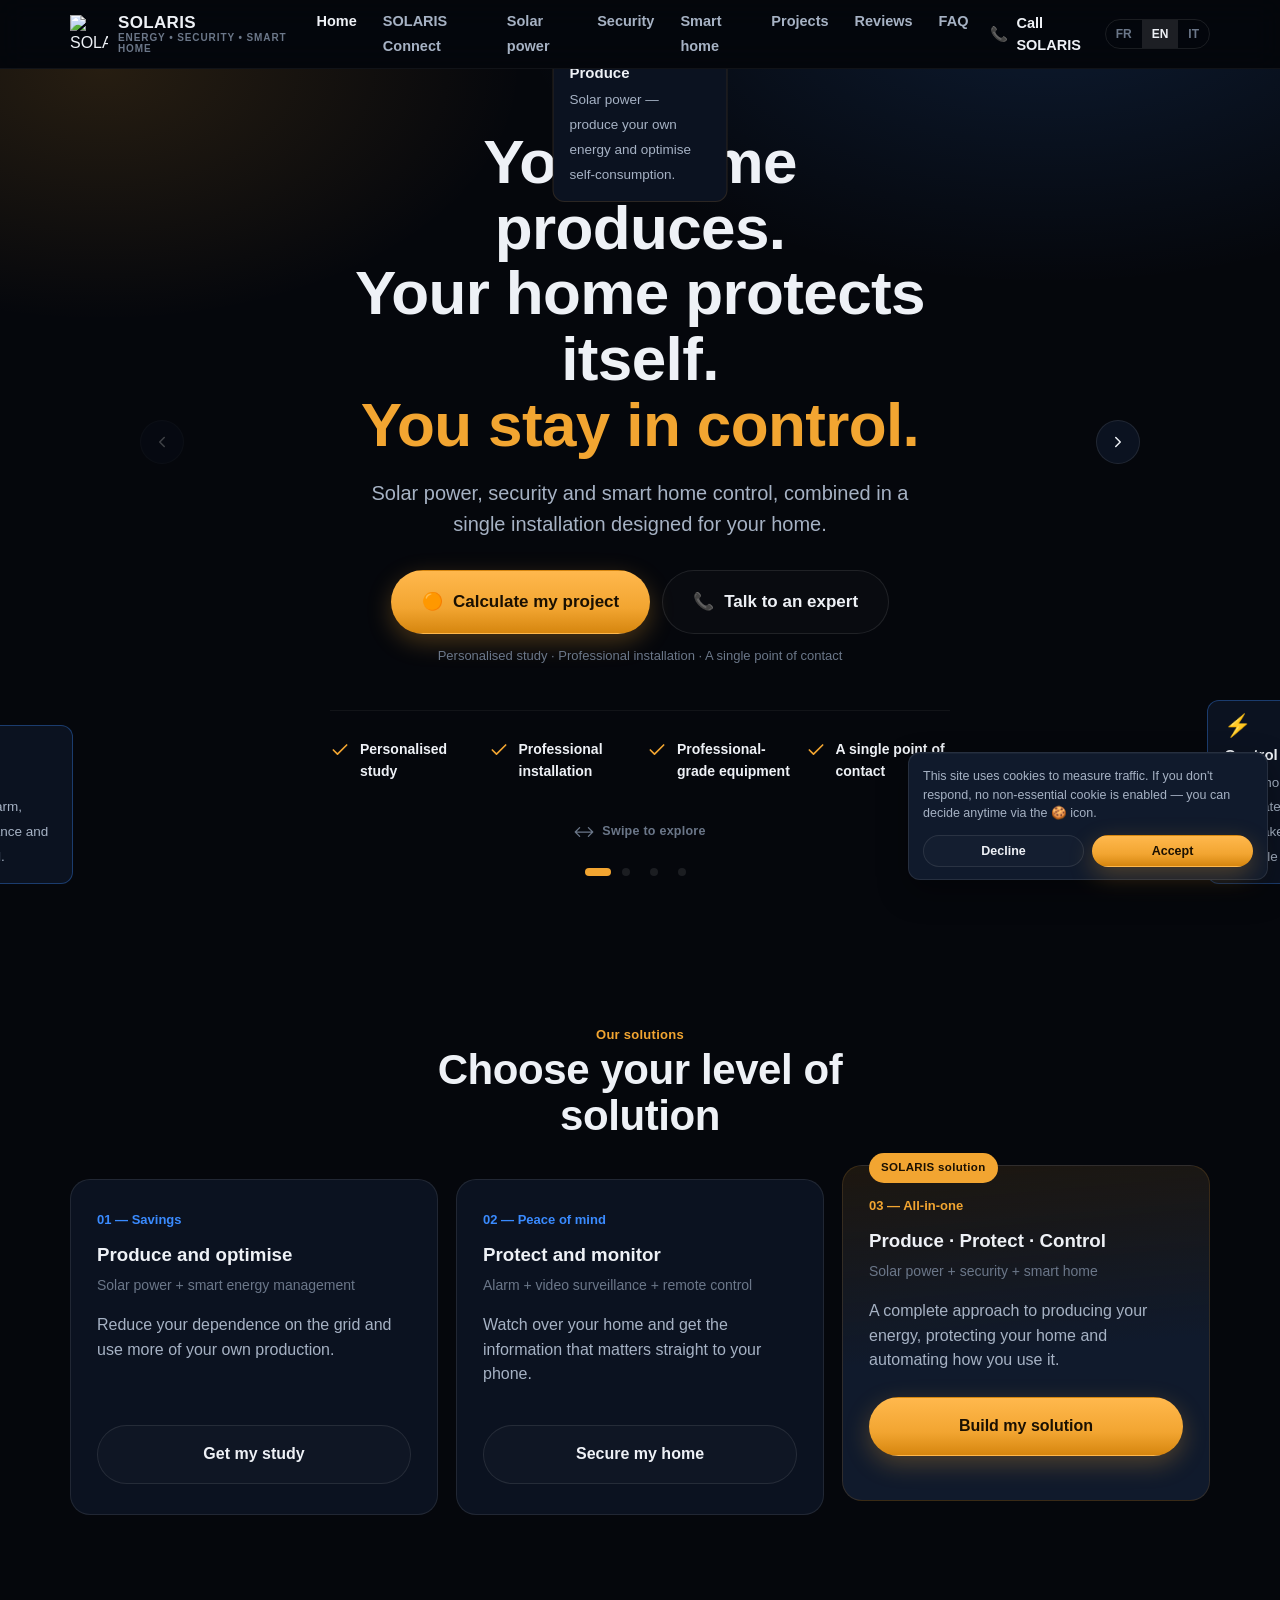
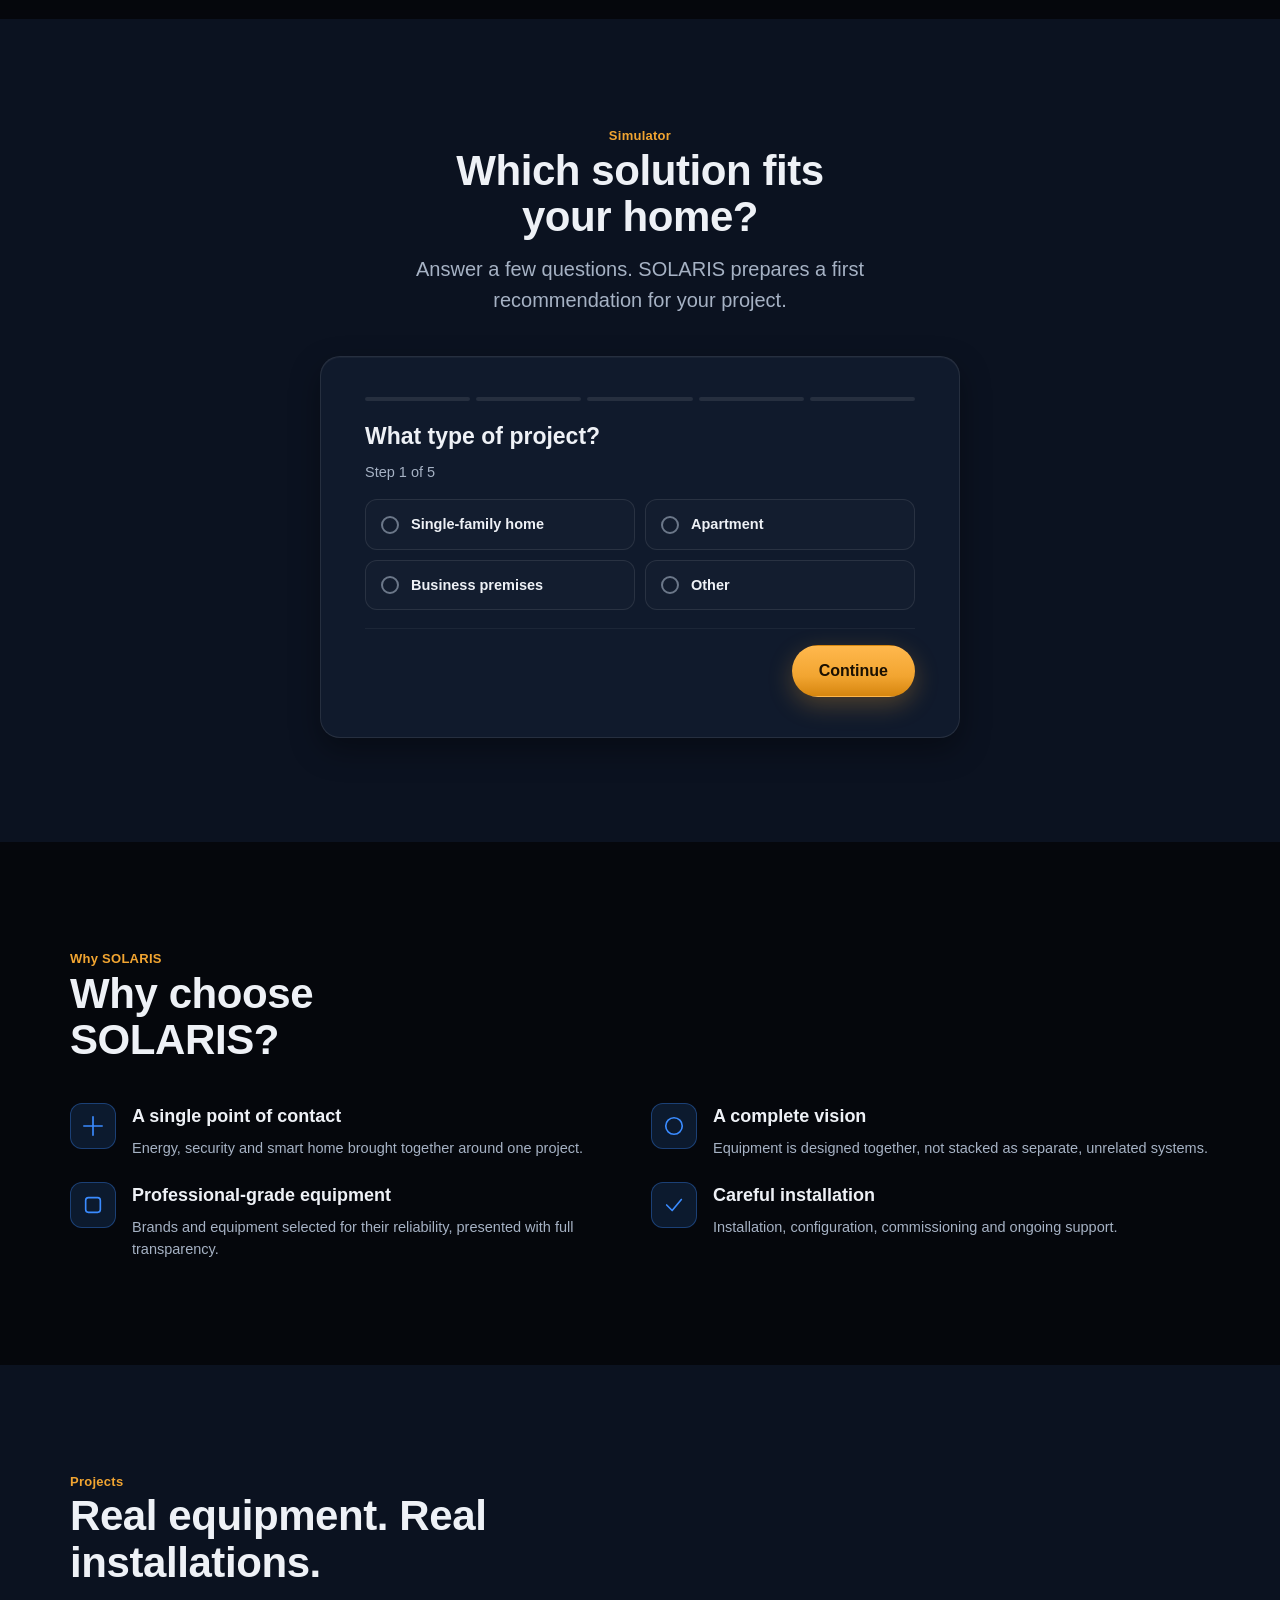
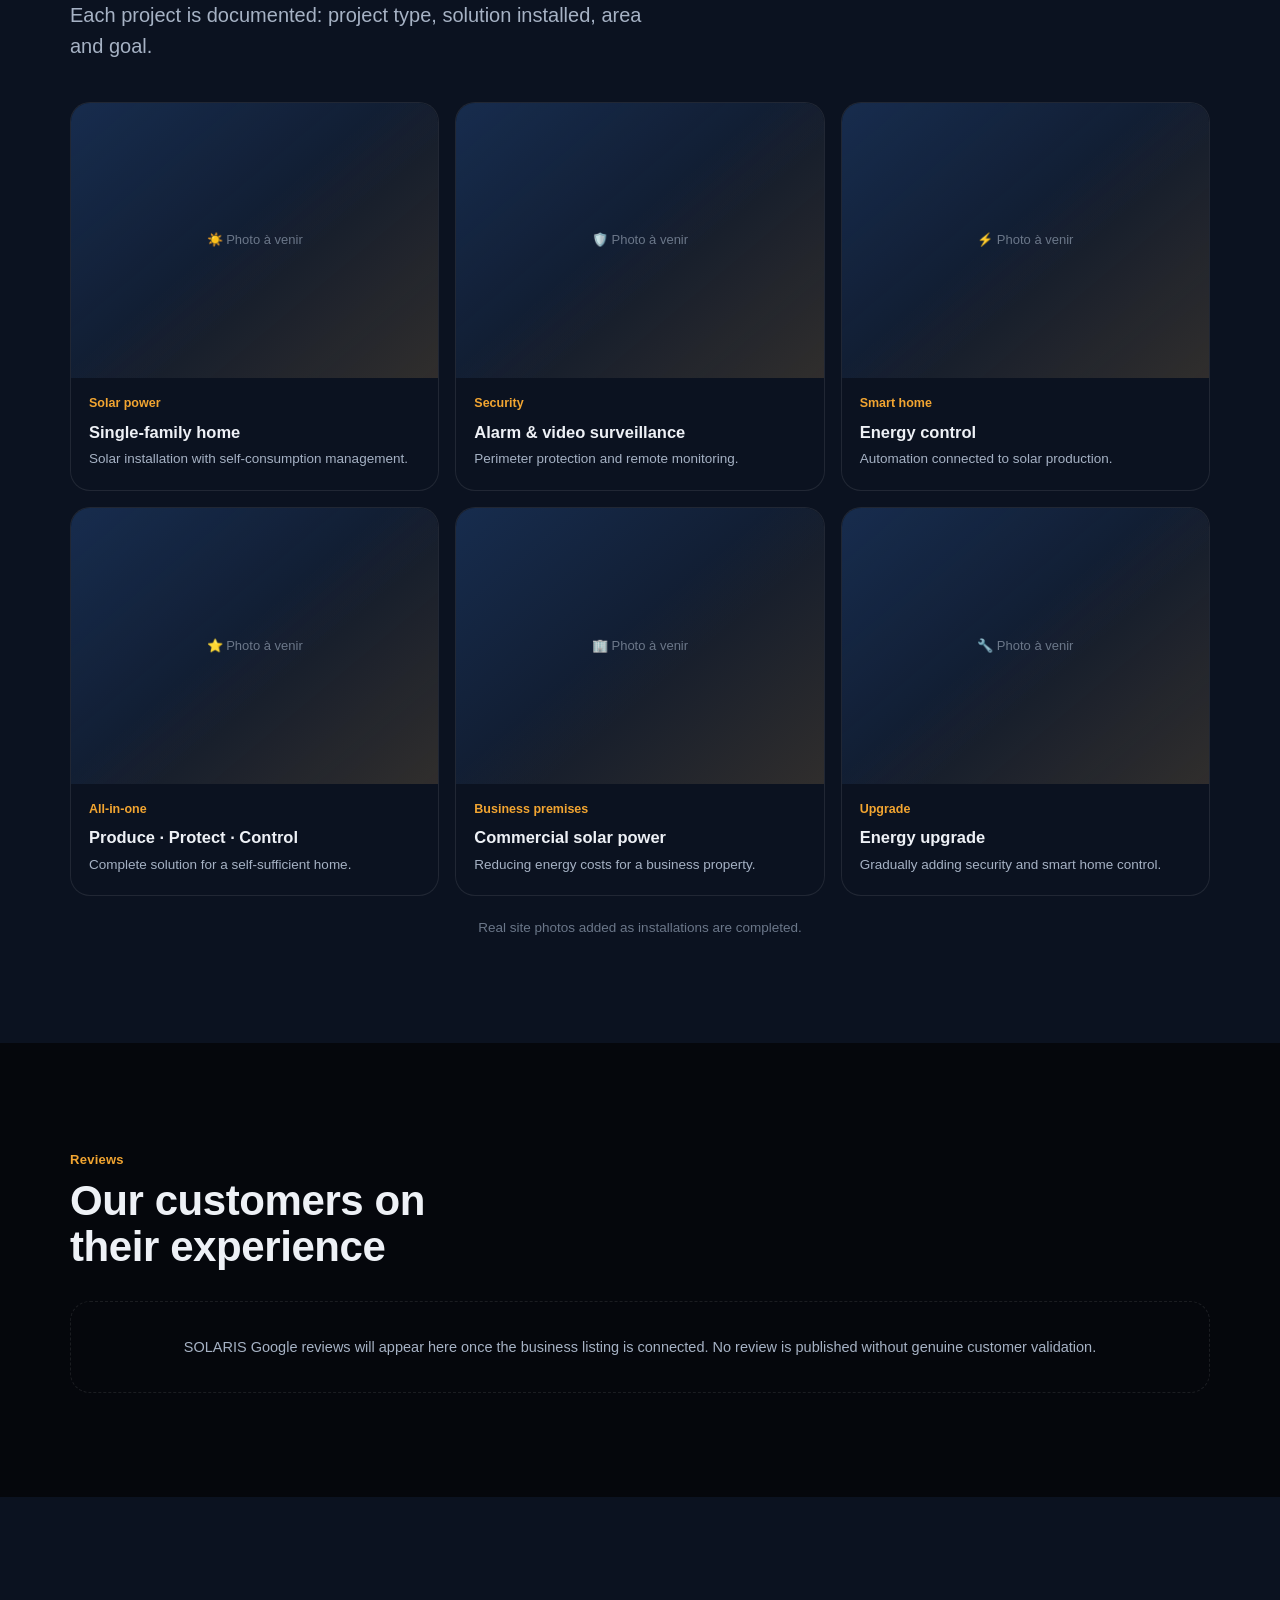
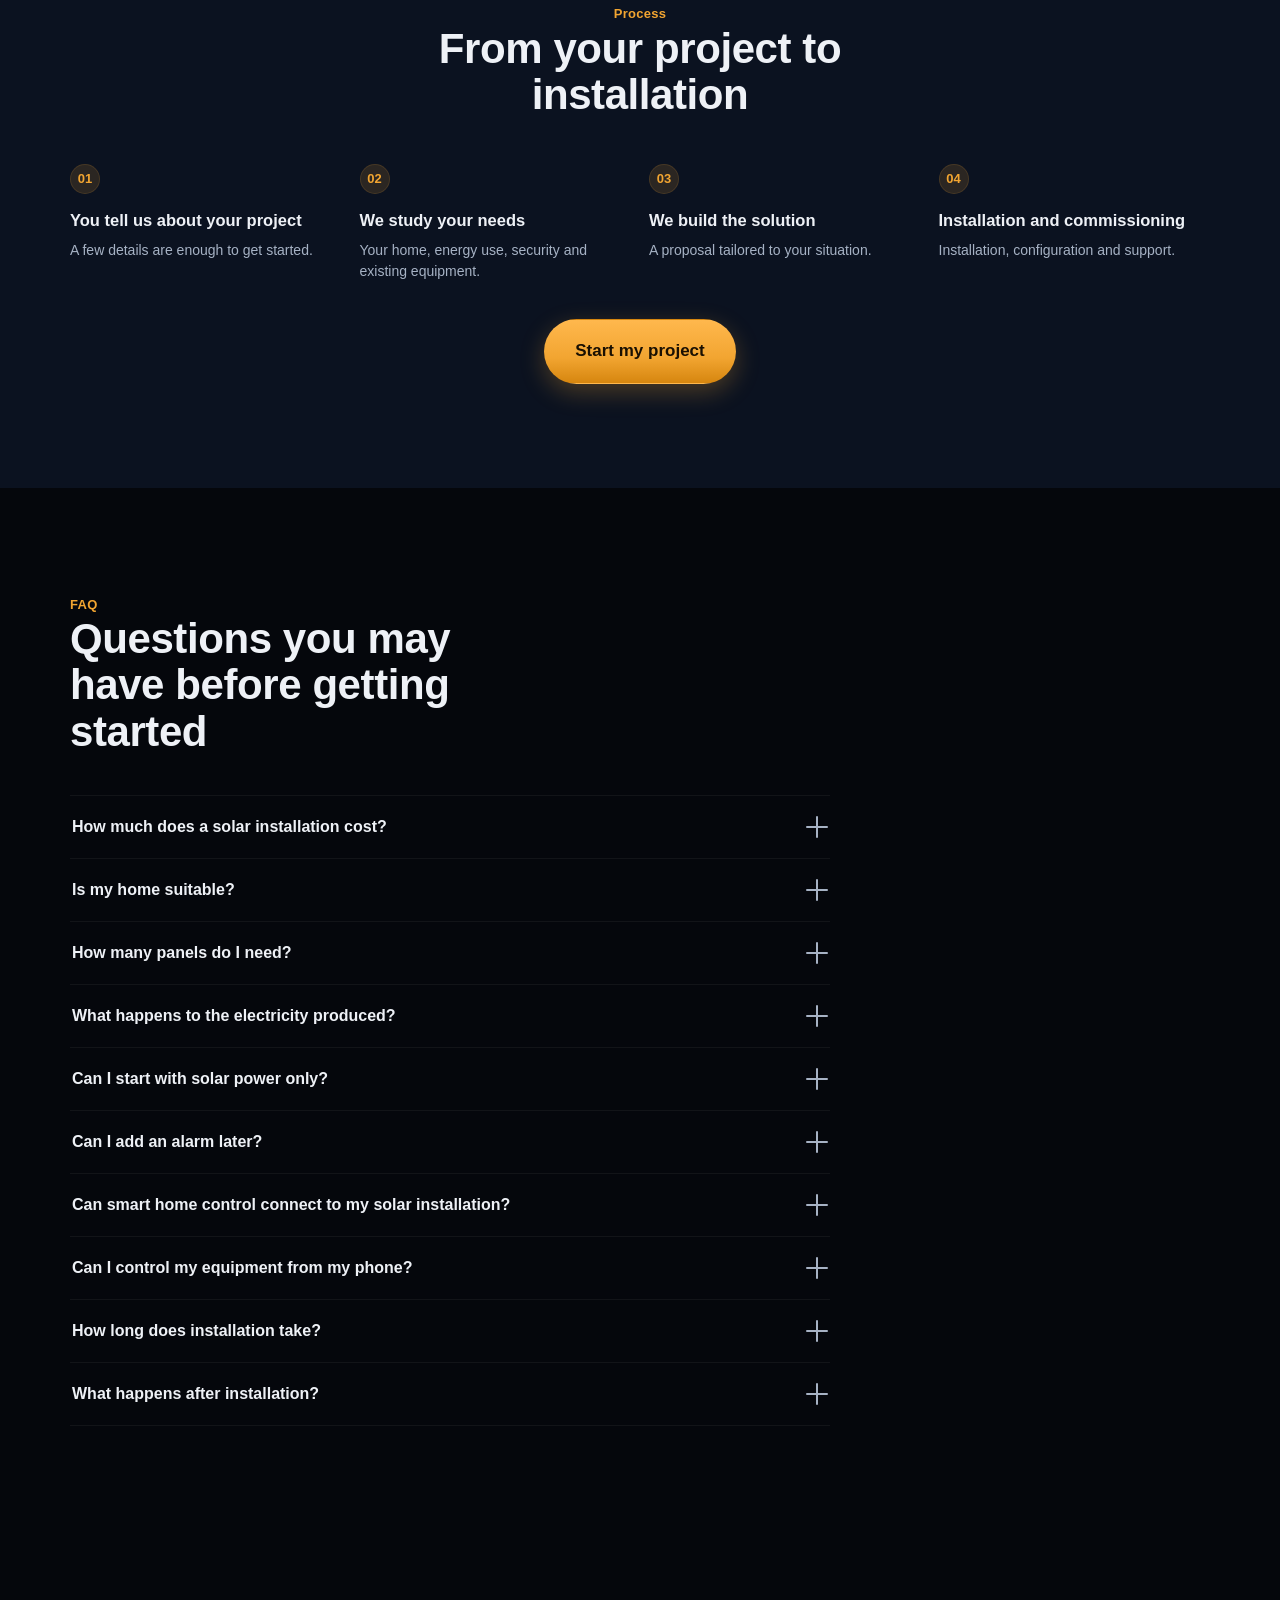
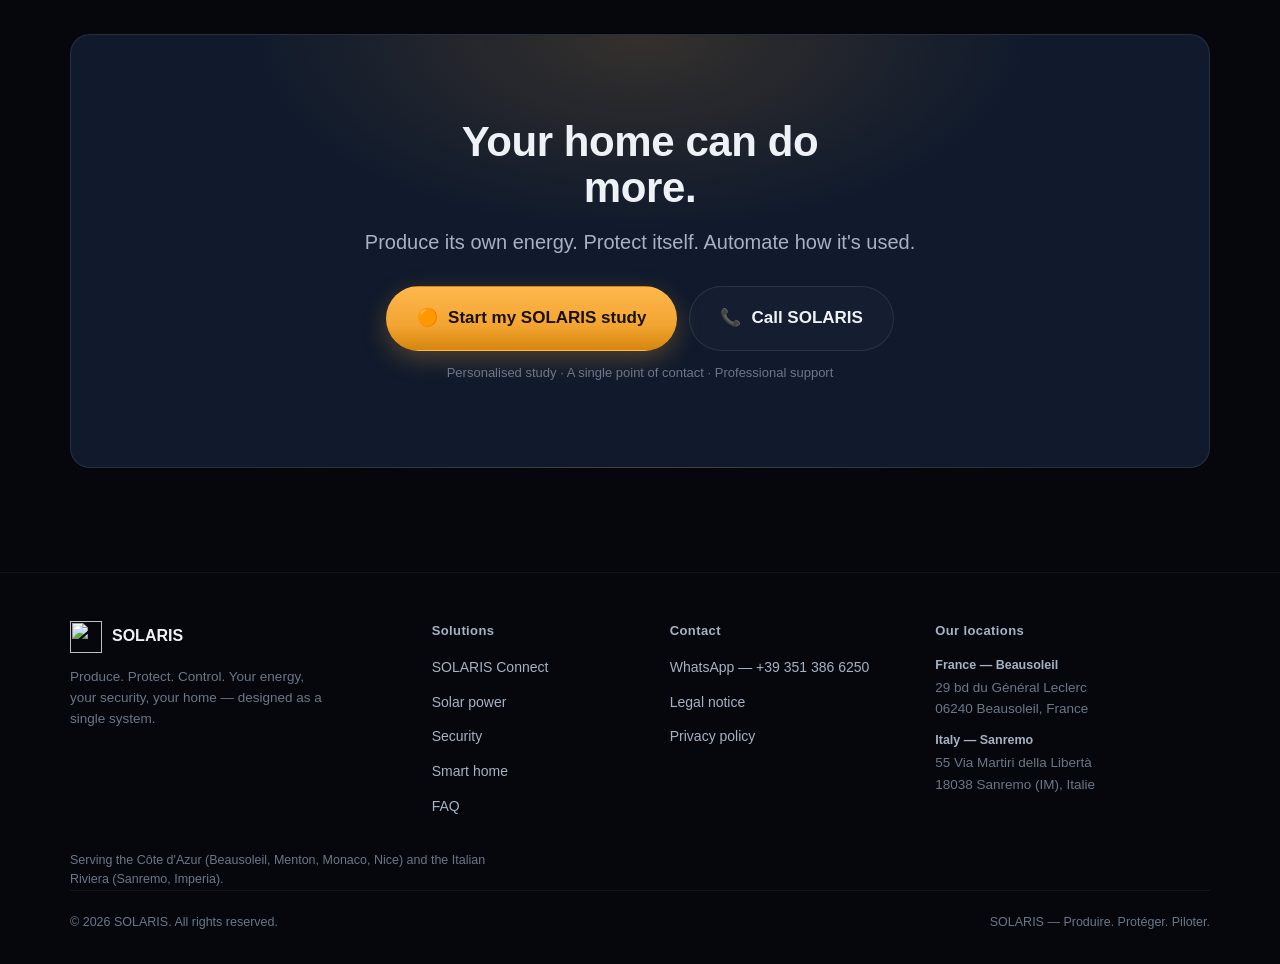
==== index.html @ a2da0654 "Add files via upload" ====
<!DOCTYPE html>
<html lang="fr">
<head>
<meta charset="UTF-8">
<meta name="viewport" content="width=device-width, initial-scale=1, viewport-fit=cover">
<title>SOLARIS — Photovoltaïque, sécurité, domotique | Côte d'Azur</title>
<meta name="description" content="SOLARIS installe photovoltaïque, alarme et domotique sur la Côte d'Azur et la Riviera ligure (Menton, Monaco, Nice, Sanremo). Étude personnalisée, un seul interlocuteur.">
<meta name="robots" content="index, follow">
<meta name="theme-color" content="#05070c">
<link rel="icon" href="assets/img/favicon-32.png" sizes="32x32">
<link rel="icon" href="assets/img/favicon-192.png" sizes="192x192">
<link rel="apple-touch-icon" href="assets/img/apple-touch-icon.png">
<link rel="manifest" href="manifest.json">
<meta name="apple-mobile-web-app-capable" content="yes">
<meta name="apple-mobile-web-app-status-bar-style" content="black-translucent">
<meta name="apple-mobile-web-app-title" content="SOLARIS">
<link rel="canonical" href="https://maxmcneil.github.io/solaris/">
<meta property="og:title" content="SOLARIS — Produire. Protéger. Piloter.">
<meta property="og:description" content="Photovoltaïque, sécurité et domotique réunis dans une seule installation pensée pour votre habitat, sur la Côte d'Azur et la Riviera ligure.">
<meta property="og:type" content="website">
<meta property="og:url" content="https://maxmcneil.github.io/solaris/">
<meta property="og:site_name" content="SOLARIS">
<meta property="og:image" content="https://maxmcneil.github.io/solaris/assets/img/og-image.jpg">
<meta property="og:image:width" content="1200">
<meta property="og:image:height" content="630">
<meta property="og:image:alt" content="SOLARIS — Produire. Protéger. Piloter.">
<meta property="og:locale" content="fr_FR">
<meta property="og:locale:alternate" content="en_US">
<meta property="og:locale:alternate" content="it_IT">
<meta name="twitter:card" content="summary_large_image">
<meta name="twitter:title" content="SOLARIS — Produire. Protéger. Piloter.">
<meta name="twitter:description" content="Photovoltaïque, sécurité et domotique réunis dans une seule installation pensée pour votre habitat.">
<meta name="twitter:image" content="https://maxmcneil.github.io/solaris/assets/img/og-image.jpg">
<link rel="stylesheet" href="assets/css/style.css">
<script type="application/ld+json">
{
  "@context": "https://schema.org",
  "@graph": [
    {
      "@type": "HomeAndConstructionBusiness",
      "@id": "https://maxmcneil.github.io/solaris/#fr",
      "name": "SOLARIS",
      "image": "https://maxmcneil.github.io/solaris/assets/img/og-image.jpg",
      "url": "https://maxmcneil.github.io/solaris/",
      "description": "Installation photovoltaïque, sécurité et domotique pour l'habitat sur la Côte d'Azur.",
      "telephone": "+393513866250",
      "address": {
        "@type": "PostalAddress",
        "streetAddress": "29 boulevard du Général Leclerc",
        "addressLocality": "Beausoleil",
        "postalCode": "06240",
        "addressCountry": "FR"
      },
      "areaServed": ["Beausoleil", "Menton", "Monaco", "Nice", "Roquebrune-Cap-Martin", "Côte d'Azur", "Alpes-Maritimes"]
    },
    {
      "@type": "HomeAndConstructionBusiness",
      "@id": "https://maxmcneil.github.io/solaris/#it",
      "name": "SOLARIS",
      "image": "https://maxmcneil.github.io/solaris/assets/img/og-image.jpg",
      "url": "https://maxmcneil.github.io/solaris/",
      "description": "Impianti fotovoltaici, sicurezza e domotica per la casa sulla Riviera ligure.",
      "telephone": "+393513866250",
      "address": {
        "@type": "PostalAddress",
        "streetAddress": "55 Via Martiri della Libertà",
        "addressLocality": "Sanremo",
        "addressRegion": "IM",
        "postalCode": "18038",
        "addressCountry": "IT"
      },
      "areaServed": ["Sanremo", "Imperia", "Ventimiglia", "Riviera ligure"]
    }
  ]
}
</script>
</head>
<body class="has-mobile-bar" data-page-title="meta.title" data-page-desc="meta.desc">

<header class="site-header">
  <div class="container bar">
    <a href="index.html" class="brand">
      <img src="assets/img/logo-emblem.webp" alt="SOLARIS" width="38" height="38">
      <span class="brand-text"><b>SOLARIS</b><span data-i18n="header.tagline">ÉNERGIE • SÉCURITÉ • DOMOTIQUE</span></span>
    </a>
    <nav class="main-nav" aria-label="Navigation principale">
      <ul>
        <li><a href="#objectif" data-i18n="nav.home">Accueil</a></li>
        <li><a href="connect.html" data-i18n="nav.connect">SOLARIS Connect</a></li>
        <li><a href="photovoltaique.html" data-i18n="nav.solar">Photovoltaïque</a></li>
        <li><a href="securite.html" data-i18n="nav.security">Sécurité</a></li>
        <li><a href="domotique.html" data-i18n="nav.domotic">Domotique</a></li>
        <li><a href="#realisations" data-i18n="nav.projects">Réalisations</a></li>
        <li><a href="#avis" data-i18n="nav.reviews">Avis clients</a></li>
        <li><a href="#faq" data-i18n="nav.faq">FAQ</a></li>
      </ul>
    </nav>
    <div class="header-actions">
      <a href="#" class="call-link" data-wa-call>📞 <span data-i18n="header.call">Appeler SOLARIS</span></a>
      <div class="lang-switch" role="group" aria-label="Language">
        <button type="button" data-lang="fr">FR</button>
        <button type="button" data-lang="en">EN</button>
        <button type="button" data-lang="it">IT</button>
      </div>
      <button class="menu-toggle" aria-label="Menu" aria-expanded="false">
        <svg width="18" height="18" viewBox="0 0 18 18" fill="none"><path d="M1 4H17M1 9H17M1 14H17" stroke="currentColor" stroke-width="1.6" stroke-linecap="round"/></svg>
      </button>
    </div>
  </div>
</header>

<nav class="mobile-nav" aria-label="Navigation mobile">
  <div class="mobile-nav-top">
    <button type="button" aria-label="Fermer">
      <svg width="16" height="16" viewBox="0 0 16 16" fill="none"><path d="M1 1L15 15M15 1L1 15" stroke="currentColor" stroke-width="1.6" stroke-linecap="round"/></svg>
    </button>
  </div>
  <ul>
    <li><a href="#objectif" data-i18n="nav.home">Accueil</a></li>
        <li><a href="connect.html" data-i18n="nav.connect">SOLARIS Connect</a></li>
    <li><a href="photovoltaique.html" data-i18n="nav.solar">Photovoltaïque</a></li>
    <li><a href="securite.html" data-i18n="nav.security">Sécurité</a></li>
    <li><a href="domotique.html" data-i18n="nav.domotic">Domotique</a></li>
    <li><a href="#realisations" data-i18n="nav.projects">Réalisations</a></li>
    <li><a href="#avis" data-i18n="nav.reviews">Avis clients</a></li>
    <li><a href="#faq" data-i18n="nav.faq">FAQ</a></li>
  </ul>
  <a href="#" class="call-link" data-wa-call>📞 <span data-i18n="header.call">Appeler SOLARIS</span></a>
  <a href="#simulateur" class="btn btn-gold btn-block" data-i18n="header.cta">Étudier mon projet</a>
</nav>

<main>

  <!-- INTRO CAROUSEL: Hero / Objectif / Positionnement -->
  <section class="hero intro-carousel" id="objectif">
    <div class="carousel-track" role="region" aria-roledescription="carousel" aria-label="Présentation SOLARIS" tabindex="0">

      <div class="carousel-slide">
        <div class="slide-inner">
          <h1 class="h1">
            <span data-i18n="hero.title_l1">Votre maison produit.</span><br>
            <span data-i18n="hero.title_l2">Votre maison se protège.</span><br>
            <em data-i18n="hero.title_l3">Vous gardez le contrôle.</em>
          </h1>
          <p class="lede" style="margin:18px auto 0" data-i18n="hero.lede">Photovoltaïque, sécurité et domotique réunis dans une seule installation pensée pour votre habitat.</p>

          <div class="hero-actions" style="justify-content:center">
            <a href="#simulateur" class="btn btn-gold btn-lg">🟠 <span data-i18n="hero.cta_primary">Calculer mon projet</span></a>
            <a href="#" class="btn btn-ghost btn-lg" data-wa-call>📞 <span data-i18n="hero.cta_secondary">Parler à un expert</span></a>
          </div>
          <p class="microcopy" data-i18n="hero.microcopy">Étude personnalisée · Installation professionnelle · Un seul interlocuteur</p>

          <div class="trust-strip">
            <div class="trust-item">
              <svg viewBox="0 0 24 24" fill="none"><path d="M20 6L9 17l-5-5" stroke="currentColor" stroke-width="2" stroke-linecap="round" stroke-linejoin="round"/></svg>
              <span data-i18n="trust.1">Étude personnalisée</span>
            </div>
            <div class="trust-item">
              <svg viewBox="0 0 24 24" fill="none"><path d="M20 6L9 17l-5-5" stroke="currentColor" stroke-width="2" stroke-linecap="round" stroke-linejoin="round"/></svg>
              <span data-i18n="trust.2">Installation professionnelle</span>
            </div>
            <div class="trust-item">
              <svg viewBox="0 0 24 24" fill="none"><path d="M20 6L9 17l-5-5" stroke="currentColor" stroke-width="2" stroke-linecap="round" stroke-linejoin="round"/></svg>
              <span data-i18n="trust.3">Matériel professionnel</span>
            </div>
            <div class="trust-item">
              <svg viewBox="0 0 24 24" fill="none"><path d="M20 6L9 17l-5-5" stroke="currentColor" stroke-width="2" stroke-linecap="round" stroke-linejoin="round"/></svg>
              <span data-i18n="trust.4">Un seul interlocuteur</span>
            </div>
          </div>
        </div>
      </div>

      <div class="carousel-slide carousel-slide--connect" data-duration="3500">
        <div class="slide-inner">
          <span class="connect-slide-badge" data-i18n="connect.badge">Nouveau</span>
          <div class="connect-slide-ico">📲</div>
          <h2 class="h2 center" data-i18n="connect.teaser.title">Voyez, entendez, contrôlez tout, partout.</h2>
          <p class="lede" style="margin:14px auto 22px" data-i18n="connect.teaser.text">Avec la domotique autonome SOLARIS, gardez un œil et la main sur votre maison, votre voiture et vos bureaux — de n'importe où, sans jamais dépendre du réseau électrique.</p>
          <a href="connect.html" class="btn btn-electric btn-lg">📲 <span data-i18n="connect.teaser.cta">Découvrir l'accès total</span></a>
        </div>
      </div>

      <div class="carousel-slide">
        <div class="slide-inner">
          <span class="eyebrow" data-i18n="objective.eyebrow">Votre projet</span>
          <h2 class="h2 center" data-i18n="objective.title">Qu'avez-vous envie d'améliorer ?</h2>
          <p class="lede" style="margin:14px auto 22px" data-i18n="objective.lede">Chaque habitation est différente. Commencez par nous dire ce que vous recherchez.</p>
          <div class="objective-grid">
            <div class="objective-card" data-sim-goal="bill" role="button" tabindex="0">
              <span class="ico">☀️</span>
              <h3 data-i18n="objective.card1.title">Réduire ma facture</h3>
              <p data-i18n="objective.card1.text">Je veux produire et mieux utiliser ma propre énergie.</p>
            </div>
            <div class="objective-card" data-sim-goal="secure" role="button" tabindex="0">
              <span class="ico">🛡️</span>
              <h3 data-i18n="objective.card2.title">Sécuriser mon habitation</h3>
              <p data-i18n="objective.card2.text">Je veux protéger ma maison et garder le contrôle à distance.</p>
            </div>
            <div class="objective-card" data-sim-goal="automate" role="button" tabindex="0">
              <span class="ico">⚡</span>
              <h3 data-i18n="objective.card3.title">Automatiser ma consommation</h3>
              <p data-i18n="objective.card3.text">Je veux piloter intelligemment mes équipements.</p>
            </div>
            <div class="objective-card" data-sim-goal="all" role="button" tabindex="0">
              <span class="ico">⭐</span>
              <h3 data-i18n="objective.card4.title">Tout combiner</h3>
              <p data-i18n="objective.card4.text">Je veux une solution globale pour mon habitat.</p>
            </div>
          </div>
        </div>
      </div>

      <div class="carousel-slide">
        <div class="slide-inner">
          <h2 class="h2 center">
            <span data-i18n="hub.title_l1">Une seule installation.</span><br>
            <span data-i18n="hub.title_l2">Un seul interlocuteur.</span>
          </h2>
          <p class="lede" style="margin:14px auto 26px" data-i18n="hub.lede">Pourquoi multiplier les intervenants quand votre énergie, votre sécurité et votre domotique peuvent être pensées comme un seul système ?</p>
          <div class="hub-node hub-node--sun">
            <span class="ico">☀️</span>
            <div><b data-i18n="hub.sun.title">Produire</b>
            <span data-i18n="hub.sun.text">Photovoltaïque</span></div>
          </div>
          <div class="hub-node hub-node--shield">
            <span class="ico">🛡️</span>
            <div><b data-i18n="hub.shield.title">Protéger</b>
            <span data-i18n="hub.shield.text">Sécurité</span></div>
          </div>
          <div class="hub-node hub-node--bolt">
            <span class="ico">⚡</span>
            <div><b data-i18n="hub.bolt.title">Piloter</b>
            <span data-i18n="hub.bolt.text">Domotique</span></div>
          </div>
          <a href="#simulateur" class="btn btn-electric" style="margin-top:6px" data-i18n="header.cta">Étudier mon projet</a>
        </div>
      </div>

    </div>

    <button type="button" class="carousel-arrow carousel-arrow--prev" aria-label="Précédent">
      <svg width="18" height="18" viewBox="0 0 24 24" fill="none"><path d="M15 18l-6-6 6-6" stroke="currentColor" stroke-width="2" stroke-linecap="round" stroke-linejoin="round"/></svg>
    </button>
    <button type="button" class="carousel-arrow carousel-arrow--next" aria-label="Suivant">
      <svg width="18" height="18" viewBox="0 0 24 24" fill="none"><path d="M9 18l6-6-6-6" stroke="currentColor" stroke-width="2" stroke-linecap="round" stroke-linejoin="round"/></svg>
    </button>

    <div class="carousel-hint" aria-hidden="true">
      <svg width="20" height="14" viewBox="0 0 32 22" fill="none"><path d="M2 11h28M2 11l7-7M2 11l7 7M30 11l-7-7M30 11l-7 7" stroke="currentColor" stroke-width="2" stroke-linecap="round" stroke-linejoin="round"/></svg>
      <span data-i18n="carousel.hint">Faites glisser pour découvrir</span>
    </div>

    <div class="carousel-dots" role="tablist" aria-label="Diapositives">
      <button type="button" class="carousel-dot" role="tab" aria-label="1"></button>
      <button type="button" class="carousel-dot" role="tab" aria-label="2"></button>
      <button type="button" class="carousel-dot" role="tab" aria-label="3"></button>
      <button type="button" class="carousel-dot" role="tab" aria-label="4"></button>
    </div>
  </section>

  <!-- OFFERS -->
  <section class="section">
    <div class="container">
      <div class="section-head center">
        <span class="eyebrow" data-i18n="offers.eyebrow">Nos solutions</span>
        <h2 class="h2 center" data-i18n="offers.title">Choisissez votre niveau de solution</h2>
      </div>
      <div class="offers">
        <div class="offer">
          <span class="tag" data-i18n="offer1.tag">01 — Économie</span>
          <h3 data-i18n="offer1.title">Produire et optimiser</h3>
          <p class="offer-sub" data-i18n="offer1.sub">Photovoltaïque + gestion intelligente de l'énergie</p>
          <p class="benefit" data-i18n="offer1.benefit">Réduire votre dépendance au réseau et augmenter l'utilisation de votre propre production.</p>
          <a href="#simulateur" class="btn btn-ghost" data-i18n="offer1.cta">Étudier mon projet</a>
        </div>
        <div class="offer">
          <span class="tag" data-i18n="offer2.tag">02 — Sérénité</span>
          <h3 data-i18n="offer2.title">Protéger et surveiller</h3>
          <p class="offer-sub" data-i18n="offer2.sub">Alarme + vidéosurveillance + contrôle à distance</p>
          <p class="benefit" data-i18n="offer2.benefit">Surveiller votre habitation et recevoir les informations importantes directement sur votre smartphone.</p>
          <a href="#simulateur" class="btn btn-ghost" data-i18n="offer2.cta">Sécuriser mon habitation</a>
        </div>
        <div class="offer offer--featured">
          <span class="offer-badge" data-i18n="offer3.badge">Solution SOLARIS</span>
          <span class="tag" data-i18n="offer3.tag">03 — Intégral</span>
          <h3 data-i18n="offer3.title">Produire · Protéger · Piloter</h3>
          <p class="offer-sub" data-i18n="offer3.sub">Photovoltaïque + sécurité + domotique</p>
          <p class="benefit" data-i18n="offer3.benefit">Une approche globale pour produire votre énergie, protéger votre habitation et automatiser vos usages.</p>
          <a href="#simulateur" class="btn btn-gold" data-i18n="offer3.cta">Construire ma solution</a>
        </div>
      </div>
    </div>
  </section>

  <!-- SIMULATOR -->
  <section class="section section--raised">
    <div class="container">
      <div class="section-head center">
        <span class="eyebrow" data-i18n="sim.eyebrow">Simulateur</span>
        <h2 class="h2 center" data-i18n="sim.title">Quelle solution pour votre habitation ?</h2>
        <p class="lede" style="margin:14px auto 0" data-i18n="sim.lede">Répondez à quelques questions. SOLARIS prépare une première orientation adaptée à votre projet.</p>
      </div>

      <div class="simulator" id="simulateur" style="max-width:640px;margin:0 auto;">
        <div class="sim-progress">
          <i></i><i></i><i></i><i></i><i></i>
        </div>

        <div class="sim-step is-active" data-step="0">
          <h3 data-i18n="sim.s1.title">Quel type de projet ?</h3>
          <p class="step-sub" data-i18n="sim.s1.sub">Étape 1 sur 5</p>
          <div class="choice-grid" data-field="type" role="radiogroup">
            <div class="choice" data-value="individual" role="radio" tabindex="0" aria-checked="false"><span class="dot"></span><span data-i18n="sim.s1.o1">Maison individuelle</span></div>
            <div class="choice" data-value="apartment" role="radio" tabindex="0" aria-checked="false"><span class="dot"></span><span data-i18n="sim.s1.o2">Appartement</span></div>
            <div class="choice" data-value="business" role="radio" tabindex="0" aria-checked="false"><span class="dot"></span><span data-i18n="sim.s1.o3">Local professionnel</span></div>
            <div class="choice" data-value="other" role="radio" tabindex="0" aria-checked="false"><span class="dot"></span><span data-i18n="sim.s1.o4">Autre</span></div>
          </div>
        </div>

        <div class="sim-step" data-step="1">
          <h3 data-i18n="sim.s2.title">Quel est votre objectif ?</h3>
          <p class="step-sub" data-i18n="sim.s2.sub">Étape 2 sur 5</p>
          <div class="choice-grid" data-field="goal" role="radiogroup">
            <div class="choice" data-value="bill" role="radio" tabindex="0" aria-checked="false"><span class="dot"></span><span data-i18n="sim.s2.o1">Réduire ma facture</span></div>
            <div class="choice" data-value="produce" role="radio" tabindex="0" aria-checked="false"><span class="dot"></span><span data-i18n="sim.s2.o2">Produire ma propre énergie</span></div>
            <div class="choice" data-value="secure" role="radio" tabindex="0" aria-checked="false"><span class="dot"></span><span data-i18n="sim.s2.o3">Sécuriser mon habitation</span></div>
            <div class="choice" data-value="automate" role="radio" tabindex="0" aria-checked="false"><span class="dot"></span><span data-i18n="sim.s2.o4">Automatiser mes équipements</span></div>
            <div class="choice" data-value="all" role="radio" tabindex="0" aria-checked="false"><span class="dot"></span><span data-i18n="sim.s2.o5">Solution complète</span></div>
          </div>
        </div>

        <div class="sim-step" data-step="2">
          <h3 data-i18n="sim.s3.title">Quel est votre niveau de consommation ?</h3>
          <p class="step-sub" data-i18n="sim.s3.sub">Étape 3 sur 5</p>
          <div class="choice-grid" data-field="budget" role="radiogroup">
            <div class="choice" data-value="low" role="radio" tabindex="0" aria-checked="false"><span class="dot"></span><span data-i18n="sim.s3.o1">Moins de 100 €/mois</span></div>
            <div class="choice" data-value="mid" role="radio" tabindex="0" aria-checked="false"><span class="dot"></span><span data-i18n="sim.s3.o2">100 à 200 €/mois</span></div>
            <div class="choice" data-value="high" role="radio" tabindex="0" aria-checked="false"><span class="dot"></span><span data-i18n="sim.s3.o3">200 à 300 €/mois</span></div>
            <div class="choice" data-value="veryhigh" role="radio" tabindex="0" aria-checked="false"><span class="dot"></span><span data-i18n="sim.s3.o4">Plus de 300 €/mois</span></div>
            <div class="choice" data-value="unknown" role="radio" tabindex="0" aria-checked="false"><span class="dot"></span><span data-i18n="sim.s3.o5">Je ne sais pas</span></div>
          </div>
        </div>

        <div class="sim-step" data-step="3">
          <h3 data-i18n="sim.s4.title">Où se situe votre projet ?</h3>
          <p class="step-sub" data-i18n="sim.s4.sub">Étape 4 sur 5</p>
          <div class="field">
            <label for="sim-address" data-i18n="sim.s4.label">Adresse du logement</label>
            <input id="sim-address" type="text" data-field="address" data-i18n-placeholder="sim.s4.placeholder" placeholder="Rue, ville, code postal" autocomplete="street-address">
          </div>
          <p class="microcopy" data-i18n="sim.s4.note" style="margin-top:0">Cette information permet d'étudier les caractéristiques du projet et, lorsque pertinent, l'ensoleillement.</p>
        </div>

        <div class="sim-step" data-step="4">
          <h3 data-i18n="sim.s5.title">Comment vous contacter ?</h3>
          <p class="step-sub" data-i18n="sim.s5.sub">Étape 5 sur 5</p>
          <div class="field-row">
            <div class="field">
              <label for="sim-fn" data-i18n="sim.s5.firstname">Prénom</label>
              <input id="sim-fn" type="text" data-field="firstname" autocomplete="given-name">
            </div>
            <div class="field">
              <label for="sim-ln" data-i18n="sim.s5.lastname">Nom</label>
              <input id="sim-ln" type="text" data-field="lastname" autocomplete="family-name">
            </div>
          </div>
          <div class="field-row">
            <div class="field">
              <label for="sim-ph" data-i18n="sim.s5.phone">Téléphone</label>
              <input id="sim-ph" type="tel" data-field="phone" autocomplete="tel">
            </div>
            <div class="field">
              <label for="sim-em" data-i18n="sim.s5.email">Email</label>
              <input id="sim-em" type="email" data-field="email" autocomplete="email">
            </div>
          </div>
          <p class="microcopy" data-i18n="sim.s5.note" style="margin-top:0">Votre demande est envoyée directement par WhatsApp à SOLARIS.</p>
        </div>

        <div class="sim-nav">
          <button type="button" class="sim-back" data-i18n="sim.nav.back">Retour</button>
          <button type="button" class="btn btn-gold sim-next" data-i18n="sim.nav.next">Continuer</button>
        </div>

        <div class="sim-success">
          <div class="ico">
            <svg width="30" height="30" viewBox="0 0 24 24" fill="none"><path d="M20 6L9 17l-5-5" stroke="currentColor" stroke-width="2.2" stroke-linecap="round" stroke-linejoin="round"/></svg>
          </div>
          <h3 data-i18n="sim.success.title">Votre demande est bien enregistrée.</h3>
          <p data-i18n="sim.success.text">Un expert SOLARIS étudie votre projet et vous contacte sur WhatsApp pour la suite.</p>
          <div class="estimate-box" style="display:none">
            <span class="estimate-label" data-i18n="sim.estimate.title">Gain annuel estimé</span>
            <div class="estimate-value"></div>
            <p class="estimate-disclaimer" data-i18n="sim.estimate.disclaimer">Estimation indicative à partir de projets comparables — le chiffre définitif sera déterminé lors de l'étude gratuite, en tenant compte de l'exposition de votre toiture.</p>
          </div>
          <div class="recap"></div>
          <div class="hero-actions" style="justify-content:center">
            <button type="button" class="btn btn-gold" data-wa-submit>🟢 <span data-i18n="sim.success.cta">Ouvrir WhatsApp</span></button>
            <button type="button" class="btn btn-ghost" data-sim-retry data-i18n="sim.success.retry">Modifier ma demande</button>
          </div>
        </div>
      </div>
    </div>
  </section>

  <!-- WHY US -->
  <section class="section">
    <div class="container">
      <div class="section-head">
        <span class="eyebrow" data-i18n="why.eyebrow">Pourquoi SOLARIS</span>
        <h2 class="h2" data-i18n="why.title">Pourquoi faire appel à SOLARIS ?</h2>
      </div>
      <div class="why-grid">
        <div class="why-item">
          <div class="ico-wrap"><svg width="22" height="22" viewBox="0 0 24 24" fill="none"><path d="M12 2v20M2 12h20" stroke="currentColor" stroke-width="1.8" stroke-linecap="round"/></svg></div>
          <div><h3 data-i18n="why.item1.title">Un seul interlocuteur</h3><p data-i18n="why.item1.text">Énergie, sécurité et domotique réunies autour d'un même projet.</p></div>
        </div>
        <div class="why-item">
          <div class="ico-wrap"><svg width="22" height="22" viewBox="0 0 24 24" fill="none"><circle cx="12" cy="12" r="9" stroke="currentColor" stroke-width="1.8"/></svg></div>
          <div><h3 data-i18n="why.item2.title">Une vision globale</h3><p data-i18n="why.item2.text">Les équipements sont pensés ensemble plutôt que comme une accumulation de systèmes indépendants.</p></div>
        </div>
        <div class="why-item">
          <div class="ico-wrap"><svg width="22" height="22" viewBox="0 0 24 24" fill="none"><rect x="4" y="4" width="16" height="16" rx="3" stroke="currentColor" stroke-width="1.8"/></svg></div>
          <div><h3 data-i18n="why.item3.title">Du matériel professionnel</h3><p data-i18n="why.item3.text">Des marques et équipements sélectionnés pour leur fiabilité, présentés en toute transparence.</p></div>
        </div>
        <div class="why-item">
          <div class="ico-wrap"><svg width="22" height="22" viewBox="0 0 24 24" fill="none"><path d="M4 12l6 6L20 6" stroke="currentColor" stroke-width="1.8" stroke-linecap="round" stroke-linejoin="round"/></svg></div>
          <div><h3 data-i18n="why.item4.title">Une installation soignée</h3><p data-i18n="why.item4.text">Installation, configuration, mise en service et accompagnement.</p></div>
        </div>
      </div>
    </div>
  </section>

  <!-- REALISATIONS -->
  <section class="section section--raised" id="realisations">
    <div class="container">
      <div class="section-head">
        <span class="eyebrow" data-i18n="projects.eyebrow">Réalisations</span>
        <h2 class="h2" data-i18n="projects.title">Du matériel réel. Des installations réelles.</h2>
        <p class="lede" style="margin-top:14px" data-i18n="projects.lede">Chaque réalisation est documentée : type de projet, solution installée, zone et objectif.</p>
      </div>
      <div class="gallery">
        <div class="gallery-card"><div class="gallery-thumb">☀️ Photo à venir</div><div class="gallery-body"><span class="tag" data-i18n="projects.card1.tag">Photovoltaïque</span><h3 data-i18n="projects.card1.title">Maison individuelle</h3><p data-i18n="projects.card1.text">Installation solaire et gestion de l'autoconsommation.</p></div></div>
        <div class="gallery-card"><div class="gallery-thumb">🛡️ Photo à venir</div><div class="gallery-body"><span class="tag" data-i18n="projects.card2.tag">Sécurité</span><h3 data-i18n="projects.card2.title">Alarme & vidéosurveillance</h3><p data-i18n="projects.card2.text">Protection périmétrique et contrôle à distance.</p></div></div>
        <div class="gallery-card"><div class="gallery-thumb">⚡ Photo à venir</div><div class="gallery-body"><span class="tag" data-i18n="projects.card3.tag">Domotique</span><h3 data-i18n="projects.card3.title">Pilotage énergétique</h3><p data-i18n="projects.card3.text">Automatisation connectée à la production solaire.</p></div></div>
        <div class="gallery-card"><div class="gallery-thumb">⭐ Photo à venir</div><div class="gallery-body"><span class="tag" data-i18n="projects.card4.tag">Intégral</span><h3 data-i18n="projects.card4.title">Produire · Protéger · Piloter</h3><p data-i18n="projects.card4.text">Solution complète pour un habitat autonome.</p></div></div>
        <div class="gallery-card"><div class="gallery-thumb">🏢 Photo à venir</div><div class="gallery-body"><span class="tag" data-i18n="projects.card5.tag">Local professionnel</span><h3 data-i18n="projects.card5.title">Photovoltaïque tertiaire</h3><p data-i18n="projects.card5.text">Réduction des charges énergétiques d'un local d'activité.</p></div></div>
        <div class="gallery-card"><div class="gallery-thumb">🔧 Photo à venir</div><div class="gallery-body"><span class="tag" data-i18n="projects.card6.tag">Rénovation</span><h3 data-i18n="projects.card6.title">Mise à niveau énergétique</h3><p data-i18n="projects.card6.text">Ajout progressif de sécurité et de domotique.</p></div></div>
      </div>
      <p class="gallery-note" data-i18n="projects.note">Photos de chantier réelles ajoutées au fil des installations.</p>
    </div>
  </section>

  <!-- AVIS -->
  <section class="section" id="avis">
    <div class="container">
      <div class="reviews-head">
        <div>
          <span class="eyebrow" data-i18n="reviews.eyebrow">Avis clients</span>
          <h2 class="h2" style="margin-top:6px" data-i18n="reviews.title">Nos clients parlent de leur expérience</h2>
        </div>
      </div>
      <div class="reviews-empty">
        <p data-i18n="reviews.empty" style="margin:0">Les avis Google de SOLARIS s'afficheront ici dès que la fiche établissement sera connectée. Aucun avis n'est publié sans validation réelle du client.</p>
      </div>
    </div>
  </section>

  <!-- HOW IT WORKS -->
  <section class="section section--raised">
    <div class="container">
      <div class="section-head center">
        <span class="eyebrow" data-i18n="how.eyebrow">Étapes</span>
        <h2 class="h2 center" data-i18n="how.title">De votre projet à l'installation</h2>
      </div>
      <div class="steps">
        <div class="step"><span class="num">01</span><h3 data-i18n="how.step1.title">Vous nous parlez de votre projet</h3><p data-i18n="how.step1.text">Quelques informations suffisent pour commencer.</p></div>
        <div class="step"><span class="num">02</span><h3 data-i18n="how.step2.title">Nous étudions vos besoins</h3><p data-i18n="how.step2.text">Habitation, consommation, sécurité et équipements existants.</p></div>
        <div class="step"><span class="num">03</span><h3 data-i18n="how.step3.title">Nous construisons la solution</h3><p data-i18n="how.step3.text">Une proposition adaptée à votre situation.</p></div>
        <div class="step"><span class="num">04</span><h3 data-i18n="how.step4.title">Installation et mise en service</h3><p data-i18n="how.step4.text">Installation, configuration et accompagnement.</p></div>
      </div>
      <div style="text-align:center;margin-top:36px">
        <a href="#simulateur" class="btn btn-gold btn-lg" data-i18n="how.cta">Démarrer mon projet</a>
      </div>
    </div>
  </section>

  <!-- FAQ -->
  <section class="section" id="faq">
    <div class="container">
      <div class="section-head">
        <span class="eyebrow" data-i18n="faq.eyebrow">FAQ</span>
        <h2 class="h2" data-i18n="faq.title">Les questions que vous vous posez avant de vous lancer</h2>
      </div>
      <div class="faq">
        <div class="faq-item"><button class="faq-q"><span data-i18n="faq.q1">Combien coûte une installation photovoltaïque ?</span><span class="plus"></span></button><div class="faq-a"><p data-i18n="faq.a1">Le prix dépend de la surface disponible, de votre consommation et du matériel choisi. Chaque projet fait l'objet d'une étude avant tout chiffrage.</p></div></div>
        <div class="faq-item"><button class="faq-q"><span data-i18n="faq.q2">Mon habitation est-elle adaptée ?</span><span class="plus"></span></button><div class="faq-a"><p data-i18n="faq.a2">La plupart des toitures et des habitations peuvent accueillir une installation. Une étude permet de vérifier l'orientation, l'exposition et la faisabilité technique.</p></div></div>
        <div class="faq-item"><button class="faq-q"><span data-i18n="faq.q3">Combien de panneaux me faut-il ?</span><span class="plus"></span></button><div class="faq-a"><p data-i18n="faq.a3">Cela dépend de votre consommation actuelle et de vos objectifs. C'est précisément ce que l'étude personnalisée permet de déterminer.</p></div></div>
        <div class="faq-item"><button class="faq-q"><span data-i18n="faq.q4">Que devient l'électricité produite ?</span><span class="plus"></span></button><div class="faq-a"><p data-i18n="faq.a4">Elle est utilisée en priorité par votre logement. Le surplus peut être géré selon la configuration retenue avec vous.</p></div></div>
        <div class="faq-item"><button class="faq-q"><span data-i18n="faq.q5">Puis-je commencer uniquement par le photovoltaïque ?</span><span class="plus"></span></button><div class="faq-a"><p data-i18n="faq.a5">Oui. Chaque solution peut être installée seule ou combinée, selon votre projet et votre budget.</p></div></div>
        <div class="faq-item"><button class="faq-q"><span data-i18n="faq.q6">Puis-je ajouter une alarme plus tard ?</span><span class="plus"></span></button><div class="faq-a"><p data-i18n="faq.a6">Oui, les solutions SOLARIS sont pensées pour évoluer et se compléter dans le temps.</p></div></div>
        <div class="faq-item"><button class="faq-q"><span data-i18n="faq.q7">Puis-je connecter la domotique à mon installation solaire ?</span><span class="plus"></span></button><div class="faq-a"><p data-i18n="faq.a7">Oui, c'est justement l'intérêt de l'approche SOLARIS : piloter vos équipements selon l'énergie disponible.</p></div></div>
        <div class="faq-item"><button class="faq-q"><span data-i18n="faq.q8">Puis-je contrôler mes équipements depuis mon smartphone ?</span><span class="plus"></span></button><div class="faq-a"><p data-i18n="faq.a8">Oui, la supervision et le pilotage à distance font partie des solutions proposées.</p></div></div>
        <div class="faq-item"><button class="faq-q"><span data-i18n="faq.q9">Combien de temps dure l'installation ?</span><span class="plus"></span></button><div class="faq-a"><p data-i18n="faq.a9">La durée varie selon la solution choisie et la complexité du chantier. Un planning précis vous est communiqué après l'étude.</p></div></div>
        <div class="faq-item"><button class="faq-q"><span data-i18n="faq.q10">Que se passe-t-il après l'installation ?</span><span class="plus"></span></button><div class="faq-a"><p data-i18n="faq.a10">SOLARIS reste votre interlocuteur pour la configuration, les réglages et le suivi de votre installation.</p></div></div>
      </div>
    </div>
  </section>

  <!-- FINAL CTA -->
  <section class="section">
    <div class="container">
      <div class="final-cta">
        <h2 class="h2 center" data-i18n="final.title_l1">Votre maison peut faire plus.</h2>
        <p class="lede" style="margin:16px auto 0" data-i18n="final.lede">Produire son énergie. Se protéger. Automatiser ses usages.</p>
        <div class="final-cta-actions" style="margin-top:28px">
          <a href="#simulateur" class="btn btn-gold btn-lg">🟠 <span data-i18n="final.cta">Démarrer mon étude SOLARIS</span></a>
          <a href="#" class="btn btn-ghost btn-lg" data-wa-call>📞 <span data-i18n="final.call">Appeler SOLARIS</span></a>
        </div>
        <p class="microcopy" data-i18n="final.microcopy">Étude personnalisée · Un seul interlocuteur · Accompagnement professionnel</p>
      </div>
    </div>
  </section>

</main>

<footer class="site-footer">
  <div class="container">
    <div class="footer-grid">
      <div class="footer-col">
        <div class="footer-brand"><img src="assets/img/logo-emblem.webp" alt=""><b>SOLARIS</b></div>
        <p data-i18n="footer.tagline">Produire. Protéger. Piloter. Votre énergie, votre sécurité, votre maison — pensées comme un seul système.</p>
      </div>
      <div class="footer-col">
        <h4 data-i18n="footer.col_pages">Solutions</h4>
        <ul>
          <li><a href="connect.html" data-i18n="nav.connect">SOLARIS Connect</a></li>
          <li><a href="photovoltaique.html" data-i18n="nav.solar">Photovoltaïque</a></li>
          <li><a href="securite.html" data-i18n="nav.security">Sécurité</a></li>
          <li><a href="domotique.html" data-i18n="nav.domotic">Domotique</a></li>
          <li><a href="#faq" data-i18n="nav.faq">FAQ</a></li>
        </ul>
      </div>
      <div class="footer-col">
        <h4 data-i18n="footer.col_contact">Contact</h4>
        <ul>
          <li><a href="#" data-wa-call>WhatsApp — +39 351 386 6250</a></li>
          <li><a href="mentions-legales.html" data-i18n="footer.legal1">Mentions légales</a></li>
          <li><a href="confidentialite.html" data-i18n="footer.legal2">Politique de confidentialité</a></li>
        </ul>
      </div>
      <div class="footer-col">
        <h4 data-i18n="contact.addresses_title">Nos adresses</h4>
        <address>
          <b data-i18n="contact.address_fr_label">France — Beausoleil</b>
          29 bd du Général Leclerc<br>06240 Beausoleil, France
        </address>
        <address>
          <b data-i18n="contact.address_it_label">Italie — Sanremo</b>
          55 Via Martiri della Libertà<br>18038 Sanremo (IM), Italie
        </address>
      </div>
    </div>
    <p class="footer-areas" data-i18n="footer.areas">Intervention sur la Côte d'Azur (Beausoleil, Menton, Monaco, Nice) et la Riviera ligure (Sanremo, Imperia).</p>
    <div class="footer-bottom">
      <span data-i18n="footer.rights">© SOLARIS</span>
      <span>SOLARIS — Produire. Protéger. Piloter.</span>
    </div>
  </div>
</footer>

<div class="mobile-cta-bar">
  <a href="#" class="btn btn-ghost" data-wa-call>📞 <span data-i18n="mobile.call">Appeler</span></a>
  <a href="#simulateur" class="btn btn-gold">🟠 <span data-i18n="mobile.cta">Mon étude</span></a>
</div>

<div class="cookie-bar" role="dialog" aria-label="Cookies">
  <p data-i18n="cookie.text">Ce site utilise des cookies pour mesurer son audience et améliorer votre navigation. Consultez notre politique de confidentialité.</p>
  <div class="cookie-actions">
    <button type="button" class="btn btn-ghost" data-cookie="declined" data-i18n="cookie.decline">Refuser</button>
    <button type="button" class="btn btn-gold" data-cookie="accepted" data-i18n="cookie.accept">Accepter</button>
  </div>
</div>
<button type="button" class="cookie-reopen" aria-label="Gérer les cookies" data-i18n-aria="cookie.manage" title="Cookies">🍪</button>

<script src="assets/js/i18n.js"></script>
<script src="assets/js/main.js"></script>
</body>
</html>
---- assets/css/style.css ----
/* =========================================================
   SOLARIS — PRODUIRE. PROTÉGER. PILOTER.
   Design tokens
   ========================================================= */
:root{
  --night:        #05070c;
  --night-raised: #0b1220;
  --night-panel:  #101a2c;
  --line:         rgba(255,255,255,0.09);
  --line-soft:    rgba(255,255,255,0.05);
  --ink:          #eef1f6;
  --ink-dim:      #a6b2c4;
  --ink-faint:    #6b7789;

  --electric:      #3a8bff;
  --electric-soft: rgba(58,139,255,0.14);
  --electric-line: rgba(58,139,255,0.35);

  --gold:       #f2a531;
  --gold-deep:  #d6860f;
  --gold-soft:  rgba(242,165,49,0.14);

  --ok: #35c98f;

  --radius-s: 6px;
  --radius-m: 12px;
  --radius-l: 20px;

  --shadow-1: 0 1px 0 rgba(255,255,255,0.04) inset, 0 12px 30px rgba(0,0,0,0.35);

  --container: 1180px;
  --gutter: 20px;

  --ff: -apple-system, BlinkMacSystemFont, "Segoe UI", Roboto, "Helvetica Neue", Arial, sans-serif;

  --safe-t: env(safe-area-inset-top, 0px);
  --safe-b: env(safe-area-inset-bottom, 0px);

  color-scheme: dark;
}

*, *::before, *::after{ box-sizing: border-box; }
html{
  scroll-behavior: smooth;
  scroll-padding-top: calc(76px + var(--safe-t));
  -webkit-text-size-adjust: 100%;
}
@media (prefers-reduced-motion: reduce){
  html{ scroll-behavior: auto; }
  *, *::before, *::after{ animation-duration: 0.001ms !important; animation-iteration-count: 1 !important; transition-duration: 0.001ms !important; }
}

body{
  margin:0;
  background: var(--night);
  color: var(--ink);
  font-family: var(--ff);
  font-size: 16px;
  line-height: 1.55;
  -webkit-font-smoothing: antialiased;
  padding-top: var(--safe-t);
  padding-bottom: var(--safe-b);
  overflow-x: hidden;
}

img{ max-width:100%; display:block; }
a{ color: inherit; text-decoration: none; }
button{ font-family: inherit; }
ul{ margin:0; padding:0; list-style:none; }
h1,h2,h3,h4,p{ margin:0; }

:focus-visible{
  outline: 2px solid var(--gold);
  outline-offset: 3px;
  border-radius: 4px;
}

.container{
  width: 100%;
  max-width: var(--container);
  margin: 0 auto;
  padding: 0 var(--gutter);
}

.section{
  padding: 64px 0;
}
.section--raised{ background: var(--night-raised); }
@media (min-width: 860px){
  .section{ padding: 104px 0; }
}

.eyebrow{
  color: var(--gold);
  font-weight: 700;
  font-size: 13px;
  letter-spacing: 0.02em;
}

.h1{
  font-size: clamp(34px, 8vw, 62px);
  line-height: 1.06;
  font-weight: 800;
  letter-spacing: -0.01em;
}
.h2{
  font-size: clamp(28px, 5.4vw, 42px);
  line-height: 1.1;
  font-weight: 800;
  letter-spacing: -0.01em;
  max-width: 18ch;
}
.h2.center{ margin: 0 auto; text-align:center; }
.h3{
  font-size: 21px;
  font-weight: 700;
  line-height: 1.25;
}
.lede{
  font-size: clamp(17px, 2.6vw, 20px);
  color: var(--ink-dim);
  max-width: 52ch;
}
.section-head{
  max-width: 640px;
  margin-bottom: 40px;
}
.section-head.center{ margin-left:auto; margin-right:auto; text-align:center; }

/* =========================================================
   Buttons
   ========================================================= */
.btn{
  display: inline-flex;
  align-items: center;
  justify-content: center;
  gap: 10px;
  padding: 16px 26px;
  border-radius: 999px;
  font-weight: 700;
  font-size: 16px;
  border: 1px solid transparent;
  cursor: pointer;
  transition: transform .15s ease, background .2s ease, border-color .2s ease;
  white-space: nowrap;
}
.btn:active{ transform: scale(0.98); }
.btn-gold{
  background: linear-gradient(180deg, #ffb84d, var(--gold) 60%, var(--gold-deep));
  color: #1a1002;
  box-shadow: 0 8px 24px rgba(242,165,49,0.28);
}
.btn-gold:hover{ filter: brightness(1.05); }
.btn-ghost{
  background: rgba(255,255,255,0.02);
  border-color: var(--line);
  color: var(--ink);
}
.btn-ghost:hover{ border-color: rgba(255,255,255,0.28); background: rgba(255,255,255,0.05); }
.btn-electric{
  background: var(--electric-soft);
  border-color: var(--electric-line);
  color: #d7e6ff;
}
.btn-electric:hover{ background: rgba(58,139,255,0.22); }
.btn-block{ width:100%; }
.btn-lg{ padding: 18px 30px; font-size: 17px; }

.microcopy{
  color: var(--ink-faint);
  font-size: 13px;
  margin-top: 12px;
}

/* =========================================================
   Header
   ========================================================= */
.site-header{
  position: sticky;
  top: 0;
  z-index: 60;
  padding-top: var(--safe-t);
  background: rgba(5,7,12,0.78);
  backdrop-filter: blur(14px) saturate(140%);
  -webkit-backdrop-filter: blur(14px) saturate(140%);
  border-bottom: 1px solid var(--line-soft);
}
.site-header .bar{
  display:flex;
  align-items:center;
  justify-content: space-between;
  height: 68px;
  gap: 16px;
}
.brand{
  display:flex;
  align-items:center;
  gap:10px;
  min-width:0;
}
.brand img{ height:38px; width:38px; object-fit:contain; flex-shrink:0; }
.brand-text{ display:flex; flex-direction:column; line-height:1.1; }
.brand-text b{ font-size: 17px; font-weight:800; letter-spacing: 0.02em; }
.brand-text span{ font-size: 10px; color: var(--ink-faint); letter-spacing: 0.09em; font-weight:600; }

.main-nav{ display:none; }
.main-nav ul{ display:flex; gap: 26px; }
.main-nav a{
  font-size: 14.5px;
  font-weight: 600;
  color: var(--ink-dim);
  transition: color .15s ease;
}
.main-nav a:hover, .main-nav a.is-active{ color: var(--ink); }

.header-actions{ display:flex; align-items:center; gap:10px; }
.call-link{
  display:none;
  align-items:center;
  gap:8px;
  font-weight:700;
  font-size: 14.5px;
  color: var(--ink);
  padding: 10px 6px;
}
.lang-switch{
  display:flex;
  border:1px solid var(--line);
  border-radius: 999px;
  overflow:hidden;
  flex-shrink:0;
}
.lang-switch button{
  background:none;
  border:none;
  color: var(--ink-faint);
  font-size:12px;
  font-weight:700;
  padding: 7px 10px;
  cursor:pointer;
}
.lang-switch button.is-active{ background: rgba(255,255,255,0.1); color: var(--ink); }

@media (min-width: 980px){
  .main-nav{ display:block; }
  .call-link{ display:inline-flex; }
}

.menu-toggle{
  display:flex;
  align-items:center;
  justify-content:center;
  width: 40px; height: 40px;
  background:none;
  border: 1px solid var(--line);
  border-radius: 10px;
  color: var(--ink);
  cursor:pointer;
  flex-shrink:0;
}
@media (min-width: 980px){ .menu-toggle{ display:none; } }

.mobile-nav{
  position: fixed;
  inset: 0;
  z-index: 90;
  background: rgba(5,7,12,0.98);
  backdrop-filter: blur(10px);
  padding: calc(24px + var(--safe-t)) 24px 24px;
  display:none;
  flex-direction:column;
}
.mobile-nav.is-open{ display:flex; }
.mobile-nav-top{ display:flex; justify-content:flex-end; margin-bottom: 30px; }
.mobile-nav-top button{
  width:40px; height:40px;
  border-radius:10px;
  border:1px solid var(--line);
  background:none;
  color: var(--ink);
}
.mobile-nav ul{ display:flex; flex-direction:column; gap: 4px; margin-bottom: 30px; }
.mobile-nav a{
  display:block;
  padding: 15px 4px;
  font-size: 21px;
  font-weight:700;
  border-bottom: 1px solid var(--line-soft);
}
.mobile-nav .call-link{ display:flex; font-size:17px; margin-bottom:14px; }
@media (min-width: 980px){ .mobile-nav{ display:none !important; } }

/* =========================================================
   Mobile fixed CTA bar
   ========================================================= */
.mobile-cta-bar{
  position: fixed;
  left:0; right:0; bottom:0;
  z-index: 70;
  display:flex;
  gap: 10px;
  padding: 10px 12px calc(10px + var(--safe-b));
  background: rgba(5,7,12,0.92);
  backdrop-filter: blur(14px);
  -webkit-backdrop-filter: blur(14px);
  border-top: 1px solid var(--line);
}
.mobile-cta-bar .btn{ flex:1; padding: 14px 10px; font-size: 15px; }
@media (min-width: 980px){
  .mobile-cta-bar{ display:none; }
}
.has-mobile-bar{ padding-bottom: 74px; }
@media (min-width: 980px){
  .has-mobile-bar{ padding-bottom: 0; }
}

/* =========================================================
   Hero / Intro carousel
   ========================================================= */
.hero{
  position:relative;
  padding: 52px 0 56px;
  background:
    radial-gradient(900px 500px at 82% -10%, rgba(58,139,255,0.16), transparent 60%),
    radial-gradient(700px 420px at 8% 0%, rgba(242,165,49,0.14), transparent 60%),
    var(--night);
  overflow:hidden;
}
@media (min-width: 860px){ .hero{ padding: 96px 0 100px; } }
.hero h1{ margin-bottom: 20px; }
.hero h1 em{ font-style:normal; color: var(--gold); }
.hero-actions{ display:flex; flex-wrap:wrap; gap:12px; margin-top: 30px; }

/* Connect slide (carousel slide 2 of 4) */
.carousel-slide--connect .slide-inner{ display:flex; flex-direction:column; align-items:center; }
.connect-slide-badge{
  display:inline-block;
  background: var(--electric);
  color:#fff;
  font-size:11.5px; font-weight:800;
  padding: 4px 12px;
  border-radius:999px;
  letter-spacing:0.03em;
  margin-bottom: 14px;
}
.connect-slide-ico{
  width:64px; height:64px;
  border-radius:16px;
  background: var(--electric-soft);
  border: 1px solid var(--electric-line);
  display:flex; align-items:center; justify-content:center;
  font-size:30px;
  margin-bottom: 18px;
}

.trust-strip{
  margin-top: 44px;
  padding-top: 28px;
  border-top: 1px solid var(--line-soft);
  display:grid;
  grid-template-columns: repeat(2,1fr);
  gap: 18px 14px;
  text-align:left;
}
@media (min-width: 640px){
  .trust-strip{ grid-template-columns: repeat(4,1fr); }
}
.trust-item{ display:flex; align-items:flex-start; gap:10px; }
.trust-item svg{ flex-shrink:0; width:20px; height:20px; color: var(--gold); margin-top:1px; }
.trust-item span{ font-size: 14px; font-weight:600; color: var(--ink); }

/* Carousel mechanics */
.intro-carousel{ padding: 0; }
.carousel-track{
  display:flex;
  overflow-x:auto;
  scroll-snap-type: x mandatory;
  scroll-behavior:smooth;
  -webkit-overflow-scrolling:touch;
  scrollbar-width:none;
}
.carousel-track::-webkit-scrollbar{ display:none; }
.carousel-slide{
  flex: 0 0 100%;
  min-width:100%;
  scroll-snap-align:start;
  scroll-snap-stop:always;
  display:flex;
  align-items:flex-start;
  justify-content:center;
  text-align:center;
  padding: 28px 20px 24px;
}
@media (min-width: 860px){ .carousel-slide{ padding: 60px 24px 40px; align-items:center; } }
/* Only force the taller "desktop" slide height when there's actually room
   for it — a large phone in landscape (e.g. 926x428) matches min-width:860px
   but is far too short for a 560px-tall slide. */
@media (min-width: 860px) and (min-height: 600px){ .carousel-slide{ min-height: 560px; } }
.slide-inner{ max-width: 620px; width:100%; margin:0 auto; }

.carousel-dots{
  display:flex;
  justify-content:center;
  align-items:center;
  gap: 0;
  padding: 2px 0 30px;
}
.carousel-dot{
  /* Visible dot is small, but the tappable area is a full 44x24px target —
     an 8x8px hit area is far too small to reliably tap on a touchscreen. */
  width: 28px; height: 32px;
  padding:0;
  border:none;
  background:none;
  cursor:pointer;
  display:flex;
  align-items:center;
  justify-content:center;
}
.carousel-dot::after{
  content:"";
  display:block;
  width:8px; height:8px;
  border-radius: 999px;
  background: var(--line);
  transition: all .25s ease;
}
.carousel-dot.is-active::after{ width:26px; background: var(--gold); }

.carousel-arrow{
  position:absolute;
  top:44%;
  transform: translateY(-50%);
  width:44px; height:44px;
  border-radius:50%;
  background: var(--night-raised);
  border:1px solid var(--line);
  color: var(--ink);
  align-items:center;
  justify-content:center;
  cursor:pointer;
  z-index:5;
  display:none;
}
/* Stay close to the centered slide content instead of drifting to the
   screen edges on very wide / ultra-wide desktop monitors. */
.carousel-arrow--prev{ left: max(14px, calc((100% - 900px) / 2 - 50px)); }
.carousel-arrow--next{ right: max(14px, calc((100% - 900px) / 2 - 50px)); }
.carousel-arrow.is-disabled{ opacity:.25; pointer-events:none; }
@media (min-width: 860px){ .carousel-arrow{ display:flex; } }

.carousel-hint{
  display:flex;
  align-items:center;
  justify-content:center;
  gap: 8px;
  color: var(--ink-faint);
  font-size: 12.5px;
  font-weight:600;
  letter-spacing: 0.02em;
  padding-bottom: 12px;
  opacity: 1;
  transition: opacity .4s ease;
}
.carousel-hint svg{ animation: hintSlide 1.8s ease-in-out infinite; }
.carousel-hint.is-hidden{ opacity: 0; pointer-events:none; }
@keyframes hintSlide{
  0%, 100%{ transform: translateX(0); }
  50%{ transform: translateX(4px); }
}
@media (prefers-reduced-motion: reduce){
  .carousel-hint svg{ animation: none; }
}

/* Slide 3: compact static node cards (reused from the positioning hub) */
.carousel-slide .hub-node{ text-align:left; }

/* =========================================================
   Objective picker cards
   ========================================================= */
.objective-grid{
  display:grid;
  gap: 10px;
  grid-template-columns: repeat(2,1fr);
  text-align:left;
}
@media (min-width: 640px){ .objective-grid{ gap: 14px; } }
@media (min-width: 980px){ .objective-grid{ grid-template-columns: repeat(4,1fr); } }

.objective-card{
  display:block;
  padding: 18px 16px;
  border-radius: var(--radius-l);
  background: var(--night-raised);
  border: 1px solid var(--line);
  cursor:pointer;
  transition: border-color .18s ease, transform .18s ease, background .18s ease;
  text-align:left;
}
@media (min-width: 640px){ .objective-card{ padding: 26px 22px; } }
.objective-card:hover{ border-color: var(--electric-line); transform: translateY(-3px); background: var(--night-panel); }
.objective-card .ico{ font-size: 22px; margin-bottom: 10px; display:block; }
@media (min-width: 640px){ .objective-card .ico{ font-size: 26px; margin-bottom: 14px; } }
.objective-card h3{ margin-bottom: 6px; font-size: 15.5px; }
@media (min-width: 640px){ .objective-card h3{ font-size: 18px; } }
.objective-card p{ color: var(--ink-dim); font-size: 13px; }
@media (min-width: 640px){ .objective-card p{ font-size: 14.5px; } }

/* =========================================================
   Positioning hub (Produire / Protéger / Piloter)
   ========================================================= */
.hub-wrap{
  display:grid;
  gap: 48px;
  align-items:center;
}
@media (min-width: 980px){ .hub-wrap{ grid-template-columns: 0.95fr 1.05fr; gap: 40px; } }

.hub{
  position:relative;
  max-width: 460px;
  margin: 0 auto;
}
.hub-lines{ display:none; }
.hub-center{
  position:static;
  width: 104px;
  margin: 0 auto 28px;
  aspect-ratio:1/1;
  border-radius: 50%;
  background: var(--night-panel);
  border: 1px solid var(--line);
  display:flex;
  align-items:center;
  justify-content:center;
}
.hub-center img{ width: 52%; }
.hub-node{
  position:static;
  width: 100%;
  max-width: 380px;
  margin: 0 auto 14px;
  padding: 18px 20px;
  border-radius: var(--radius-m);
  background: var(--night-raised);
  border: 1px solid var(--line);
  display:flex;
  align-items:flex-start;
  gap: 14px;
  text-align:left;
}
.hub-node:last-child{ margin-bottom:0; }
.hub-node .ico{ font-size:22px; line-height:1; flex-shrink:0; }
.hub-node b{ display:block; font-size:15px; margin: 0 0 3px; }
.hub-node span{ font-size: 13.5px; color: var(--ink-dim); }
.hub-node--sun{ border-color: var(--gold-soft); }
.hub-node--shield{ border-color: var(--electric-line); }
.hub-node--bolt{ border-color: var(--electric-line); }

@media (min-width: 700px){
  .hub{ aspect-ratio: 1/1; }
  .hub-lines{ display:block; position:absolute; inset:0; z-index:-1; }
  .hub-center{
    position:absolute;
    top:50%; left:50%;
    transform: translate(-50%,-50%);
    width: 34%;
    margin:0;
    box-shadow: 0 0 0 14px rgba(255,255,255,0.015);
  }
  .hub-node{
    position:absolute;
    width: 160px;
    max-width:none;
    margin:0;
    padding: 14px 16px;
    display:block;
    text-align:left;
  }
  .hub-node .ico{ display:block; margin-bottom:6px; }
  .hub-node--sun{ top: -6%; left: 50%; transform: translateX(-50%); }
  .hub-node--shield{ bottom: 4%; left: -8%; }
  .hub-node--bolt{ bottom: 4%; right: -8%; }
}
@media (min-width: 860px){
  .hub-node{ width: 175px; }
}

.hub-copy p{ color: var(--ink-dim); margin: 18px 0 26px; }
.hub-copy .lede{ margin-bottom: 18px; }

/* =========================================================
   Solutions / offers
   ========================================================= */
.offers{
  display:grid;
  gap: 18px;
  grid-template-columns: 1fr;
}
@media (min-width: 860px){ .offers{ grid-template-columns: repeat(3,1fr); align-items: stretch; } }

.offer{
  position:relative;
  display:flex;
  flex-direction:column;
  padding: 30px 26px;
  border-radius: var(--radius-l);
  background: var(--night-raised);
  border: 1px solid var(--line);
}
.offer--featured{
  background: linear-gradient(175deg, rgba(242,165,49,0.10), var(--night-panel) 55%);
  border-color: var(--gold-soft);
}
@media (min-width: 860px){ .offer--featured{ transform: translateY(-14px); padding-bottom: 44px; } }
.offer-badge{
  position:absolute; top:-13px; left: 26px;
  background: var(--gold);
  color:#1a1002;
  font-size:11.5px; font-weight:800;
  padding: 6px 12px;
  border-radius: 999px;
  letter-spacing: 0.03em;
}
.offer .tag{ color: var(--electric); font-weight:700; font-size:13px; margin-bottom:10px; }
.offer--featured .tag{ color: var(--gold); }
.offer h3{ margin-bottom: 6px; }
.offer .offer-sub{ color: var(--ink-faint); font-size: 14px; margin-bottom: 16px; }
.offer p.benefit{ color: var(--ink-dim); flex:1; margin-bottom: 24px; }
.offer .btn{ width:100%; }

/* =========================================================
   Simulator
   ========================================================= */
.simulator{
  border-radius: var(--radius-l);
  background: var(--night-panel);
  border: 1px solid var(--line);
  padding: 20px 18px;
  box-shadow: var(--shadow-1);
  scroll-margin-top: calc(76px + var(--safe-t) + 10px);
}
@media (min-width: 640px){ .simulator{ padding: 40px 44px; } }

.sim-progress{
  display:flex;
  gap: 6px;
  margin-bottom: 18px;
}
.sim-progress i{
  flex:1;
  height: 4px;
  border-radius: 999px;
  background: var(--line);
  overflow:hidden;
}
.sim-progress i span{
  display:block; height:100%; width:0%;
  background: linear-gradient(90deg, var(--gold), var(--electric));
  transition: width .3s ease;
}
.sim-progress i.is-done span{ width:100%; }
.sim-progress i.is-active span{ width:100%; }

.sim-step.shake{ animation: shake .4s ease; }
@keyframes shake{
  10%,90%{ transform: translateX(-1px); }
  20%,80%{ transform: translateX(2px); }
  30%,50%,70%{ transform: translateX(-4px); }
  40%,60%{ transform: translateX(4px); }
}
.sim-step{ display:none; }
.sim-step.is-active{ display:block; animation: fadeIn .35s ease; }
@keyframes fadeIn{ from{ opacity:0; transform: translateY(6px);} to{opacity:1; transform:none;} }

.sim-step h3{ font-size: clamp(19px,3.6vw,23px); margin-bottom: 6px; }
.sim-step .step-sub{ color: var(--ink-dim); margin-bottom: 16px; font-size:14.5px; }

.choice-grid{
  display:grid;
  gap: 10px;
  grid-template-columns: 1fr;
  margin-bottom: 8px;
}
@media (min-width: 560px){ .choice-grid{ grid-template-columns: 1fr 1fr; } }
.choice{
  display:flex;
  align-items:center;
  gap: 12px;
  padding: 13px 15px;
  border-radius: var(--radius-m);
  border: 1px solid var(--line);
  background: rgba(255,255,255,0.015);
  cursor:pointer;
  font-weight:600;
  font-size: 14.5px;
  transition: border-color .15s ease, background .15s ease;
}
.choice:hover{ border-color: rgba(255,255,255,0.25); }
.choice.is-selected{ border-color: var(--gold); background: var(--gold-soft); }
.choice .dot{
  width:18px; height:18px; border-radius:50%;
  border: 2px solid var(--ink-faint);
  flex-shrink:0;
  position:relative;
}
.choice.is-selected .dot{ border-color: var(--gold); }
.choice.is-selected .dot::after{
  content:""; position:absolute; inset:3px; border-radius:50%; background: var(--gold);
}

.field{ margin-bottom: 16px; }
.field label{ display:block; font-size: 13.5px; font-weight:600; color: var(--ink-dim); margin-bottom: 7px; }
.field input{
  width:100%;
  padding: 14px 16px;
  border-radius: var(--radius-m);
  border: 1px solid var(--line);
  background: rgba(255,255,255,0.02);
  color: var(--ink);
  font-size: 15.5px;
  font-family: inherit;
}
.field input:focus{ border-color: var(--electric); }
.field-row{ display:grid; gap:14px; }
@media (min-width: 560px){ .field-row{ grid-template-columns: 1fr 1fr; } }

.sim-nav{
  display:flex;
  justify-content: space-between;
  align-items:center;
  gap: 12px;
  margin-top: 18px;
  padding-top: 16px;
  border-top: 1px solid var(--line-soft);
}
.sim-back{
  background:none; border:none; color: var(--ink-faint); font-weight:600; font-size:14.5px; cursor:pointer; padding: 10px 4px;
}
.sim-back:disabled{ visibility:hidden; }

.sim-success{ display:none; text-align:center; padding: 20px 0 6px; }
.sim-success.is-active{ display:block; }
.sim-success .ico{
  width:64px; height:64px; margin: 0 auto 18px;
  border-radius:50%; background: rgba(53,201,143,0.14);
  display:flex; align-items:center; justify-content:center;
  color: var(--ok);
}
.sim-success h3{ margin-bottom: 10px; }
.sim-success p{ color: var(--ink-dim); max-width: 40ch; margin: 0 auto 22px; }

.recap{
  text-align:left;
  background: rgba(255,255,255,0.02);
  border: 1px solid var(--line-soft);
  border-radius: var(--radius-m);
  padding: 16px 18px;
  margin: 18px 0 24px;
  font-size: 14px;
  color: var(--ink-dim);
}
.recap b{ color: var(--ink); }
.recap div{ padding: 4px 0; }

.estimate-box{
  background:
    radial-gradient(320px 160px at 50% 0%, rgba(242,165,49,0.16), transparent 65%),
    var(--night-panel);
  border: 1px solid var(--gold-soft);
  border-radius: var(--radius-m);
  padding: 20px 22px;
  margin-top: 20px;
  text-align:center;
}
.estimate-label{
  display:block;
  font-size: 12.5px;
  font-weight:700;
  color: var(--gold);
  letter-spacing:0.03em;
  margin-bottom: 6px;
}
.estimate-value{
  font-size: clamp(24px, 5vw, 30px);
  font-weight: 800;
  color: var(--ink);
  margin-bottom: 8px;
}
.estimate-disclaimer{
  font-size: 12px;
  color: var(--ink-faint);
  max-width: 42ch;
  margin: 0 auto;
}

/* =========================================================
   Why us
   ========================================================= */
.why-grid{
  display:grid;
  gap: 22px;
  grid-template-columns: 1fr;
}
@media (min-width:640px){ .why-grid{ grid-template-columns: 1fr 1fr; } }
.why-item{ display:flex; gap:16px; }
.why-item .ico-wrap{
  flex-shrink:0;
  width: 46px; height:46px;
  border-radius: 12px;
  background: var(--electric-soft);
  border: 1px solid var(--electric-line);
  display:flex; align-items:center; justify-content:center;
  color: var(--electric);
}
.why-item h3{ margin-bottom: 6px; font-size:18px; }
.why-item p{ color: var(--ink-dim); font-size: 14.5px; }

/* =========================================================
   Réalisations
   ========================================================= */
.gallery{
  display:grid;
  gap: 16px;
  grid-template-columns: 1fr;
}
@media (min-width:640px){ .gallery{ grid-template-columns: repeat(2,1fr); } }
@media (min-width:980px){ .gallery{ grid-template-columns: repeat(3,1fr); } }
.gallery-card{
  border-radius: var(--radius-l);
  overflow:hidden;
  border: 1px solid var(--line);
  background: var(--night-raised);
}
.gallery-thumb{
  aspect-ratio: 4/3;
  background:
    linear-gradient(140deg, rgba(58,139,255,0.16), transparent 60%),
    linear-gradient(320deg, rgba(242,165,49,0.14), transparent 55%),
    var(--night-panel);
  display:flex; align-items:center; justify-content:center;
  color: var(--ink-faint);
  font-size: 13px;
  text-align:center;
  padding: 20px;
}
.gallery-body{ padding: 16px 18px 20px; }
.gallery-body .tag{ color: var(--gold); font-size:12.5px; font-weight:700; margin-bottom:6px; display:block; }
.gallery-body h3{ font-size:16.5px; margin-bottom:4px; }
.gallery-body p{ color: var(--ink-dim); font-size: 13.5px; }

.gallery-note{
  margin-top: 22px;
  font-size: 13.5px;
  color: var(--ink-faint);
  text-align:center;
}

/* =========================================================
   Avis clients
   ========================================================= */
.reviews-head{
  display:flex; align-items:center; gap:16px; flex-wrap:wrap; margin-bottom: 30px;
}
.review-score{
  display:flex; align-items:baseline; gap:8px;
}
.review-score b{ font-size: 36px; font-weight:800; }
.stars{ color: var(--gold); letter-spacing:2px; }

.reviews-empty{
  border: 1px dashed var(--line);
  border-radius: var(--radius-l);
  padding: 34px 26px;
  text-align:center;
  color: var(--ink-dim);
  font-size: 14.5px;
}

/* =========================================================
   How it works
   ========================================================= */
.steps{
  display:grid;
  gap: 18px;
  grid-template-columns: 1fr;
  counter-reset: step;
}
@media (min-width: 860px){ .steps{ grid-template-columns: repeat(4,1fr); } }
.step{ position:relative; padding-top: 6px; }
.step .num{
  font-size: 13px;
  font-weight:800;
  color: var(--gold);
  border: 1px solid var(--gold-soft);
  background: var(--gold-soft);
  width: 30px; height:30px;
  border-radius:50%;
  display:flex; align-items:center; justify-content:center;
  margin-bottom: 14px;
}
.step h3{ font-size:16.5px; margin-bottom:6px; }
.step p{ color: var(--ink-dim); font-size:14px; }

/* =========================================================
   FAQ
   ========================================================= */
.faq{ max-width: 760px; }
.faq-item{ border-bottom: 1px solid var(--line-soft); }
.faq-item:first-child{ border-top: 1px solid var(--line-soft); }
.faq-q{
  width:100%;
  display:flex;
  align-items:center;
  justify-content: space-between;
  gap: 16px;
  padding: 20px 2px;
  background:none;
  border:none;
  text-align:left;
  color: var(--ink);
  font-size: 16px;
  font-weight:700;
  cursor:pointer;
}
.faq-q .plus{
  flex-shrink:0;
  width:22px; height:22px;
  position:relative;
}
.faq-q .plus::before, .faq-q .plus::after{
  content:"";
  position:absolute; background: var(--ink-dim);
  border-radius:2px;
}
.faq-q .plus::before{ top:50%; left:0; width:100%; height:2px; transform: translateY(-50%); }
.faq-q .plus::after{ left:50%; top:0; height:100%; width:2px; transform: translateX(-50%); transition: transform .2s ease; }
.faq-item.is-open .plus::after{ transform: translateX(-50%) scaleY(0); }
.faq-a{
  max-height:0;
  overflow:hidden;
  transition: max-height .28s ease;
}
.faq-a p{ padding: 0 2px 20px; color: var(--ink-dim); font-size:14.5px; max-width: 65ch; }

/* =========================================================
   Final CTA
   ========================================================= */
.final-cta{
  text-align:center;
  padding: 64px 24px;
  border-radius: var(--radius-l);
  background:
    radial-gradient(600px 300px at 50% 0%, rgba(242,165,49,0.16), transparent 65%),
    var(--night-panel);
  border: 1px solid var(--line);
}
@media (min-width: 860px){ .final-cta{ padding: 84px 40px; } }
.final-cta h2{ margin: 0 auto 14px; }
.final-cta .lede{ margin: 0 auto 28px; }
.final-cta-actions{ display:flex; flex-wrap:wrap; gap:12px; justify-content:center; }

/* =========================================================
   Footer
   ========================================================= */
.site-footer{
  border-top: 1px solid var(--line-soft);
  padding: 48px 0 32px;
  background: var(--night);
}
.footer-grid{
  display:grid;
  gap: 32px;
  margin-bottom: 32px;
}
@media (min-width: 560px){ .footer-grid{ grid-template-columns: 1fr 1fr; } }
@media (min-width: 900px){ .footer-grid{ grid-template-columns: 1.2fr 0.75fr 0.85fr 1fr; } }
.footer-brand{ display:flex; align-items:center; gap:10px; margin-bottom:14px; }
.footer-brand img{ height:32px; width:32px; }
.footer-brand b{ font-weight:800; font-size:16px; }
.footer-col p{ color: var(--ink-faint); font-size: 13.5px; max-width: 34ch; }
.footer-col h4{ font-size: 13px; letter-spacing:0.03em; color: var(--ink-dim); margin-bottom: 14px; }
.footer-col ul{ display:flex; flex-direction:column; gap: 10px; }
.footer-col a{ font-size: 14px; color: var(--ink-dim); }
.footer-col a:hover{ color: var(--ink); }
.footer-col address{ font-style:normal; font-size: 13.5px; color: var(--ink-faint); line-height:1.6; margin-bottom: 10px; }
.footer-col address b{ display:block; color: var(--ink-dim); font-size:12.5px; margin-bottom:2px; }
.footer-areas{ font-size: 12.5px; color: var(--ink-faint); margin-top: 18px; max-width: 62ch; }
.footer-bottom{
  border-top: 1px solid var(--line-soft);
  padding-top: 22px;
  display:flex;
  flex-wrap:wrap;
  gap: 10px 20px;
  justify-content: space-between;
  font-size: 12.5px;
  color: var(--ink-faint);
}
.footer-bottom a{ color: var(--ink-faint); }
.footer-bottom a:hover{ color: var(--ink-dim); }

/* =========================================================
   Page hero (secondary pages)
   ========================================================= */
.page-hero{
  padding: 44px 0 48px;
  background:
    radial-gradient(700px 380px at 85% -10%, rgba(58,139,255,0.15), transparent 60%),
    var(--night);
}
@media (min-width: 860px){ .page-hero{ padding: 76px 0 60px; } }
.page-hero .eyebrow{ margin-bottom: 14px; display:block; }
.page-hero h1{ font-size: clamp(30px, 6vw, 48px); max-width: 18ch; margin-bottom:18px; }
.page-hero .lede{ margin-bottom: 28px; }

.content-block{ max-width: 760px; }
.content-block + .content-block{ margin-top: 40px; }
.content-block h2{ font-size: clamp(22px,4vw,28px); margin-bottom: 14px; max-width: none; }
.content-block p{ color: var(--ink-dim); margin-bottom: 14px; }
.content-block ul{ display:flex; flex-direction:column; gap:10px; margin: 6px 0 14px; }
.content-block li{ color: var(--ink-dim); padding-left: 22px; position:relative; }
.content-block li::before{
  content:"";
  position:absolute; left:0; top:9px;
  width:8px; height:8px; border-radius:2px;
  background: var(--gold);
}

/* =========================================================
   Solar pack highlight (camera + alarm, off-grid)
   ========================================================= */
.solar-pack{
  position:relative;
  padding: 32px 22px;
  border-radius: var(--radius-l);
  background:
    radial-gradient(560px 280px at 12% -10%, rgba(242,165,49,0.16), transparent 60%),
    var(--night-panel);
  border: 1px solid var(--gold-soft);
}
@media (min-width: 860px){ .solar-pack{ padding: 48px 46px; } }
.solar-pack-badge{
  display:inline-block;
  background: var(--gold);
  color:#1a1002;
  font-size:11.5px;
  font-weight:800;
  padding: 5px 12px;
  border-radius: 999px;
  letter-spacing: 0.04em;
  margin-bottom: 16px;
}
.solar-pack h2{ margin-bottom: 12px; max-width: 24ch; }
.solar-pack > .lede{ margin-bottom: 30px; }
.solar-pack-grid{
  display:grid;
  gap: 24px;
  grid-template-columns: 1fr;
  margin-bottom: 32px;
}
@media (min-width: 760px){ .solar-pack-grid{ grid-template-columns: repeat(3,1fr); } }
.solar-pack-item .ico-wrap{
  width: 44px; height:44px;
  border-radius: 12px;
  background: var(--gold-soft);
  border: 1px solid var(--gold-soft);
  display:flex; align-items:center; justify-content:center;
  color: var(--gold);
  margin-bottom: 14px;
}
.solar-pack-item h3{ font-size: 16.5px; margin-bottom: 6px; }
.solar-pack-item p{ color: var(--ink-dim); font-size: 14px; }

/* =========================================================
   Addresses
   ========================================================= */
.addresses{
  display:grid;
  gap: 16px;
  grid-template-columns: 1fr;
  margin-top: 18px;
}
@media (min-width: 560px){ .addresses{ grid-template-columns: 1fr 1fr; } }
.address-card{
  padding: 18px 20px;
  border-radius: var(--radius-m);
  background: rgba(255,255,255,0.02);
  border: 1px solid var(--line-soft);
}
.address-card .label{
  display:block;
  font-size: 12.5px;
  font-weight: 700;
  color: var(--gold);
  margin-bottom: 6px;
}
.address-card address{ font-style:normal; color: var(--ink-dim); font-size: 14px; line-height:1.6; }

.two-col{
  display:grid;
  gap: 40px;
}
@media (min-width: 900px){ .two-col{ grid-template-columns: 1fr 1fr; } }

/* =========================================================
   Legal pages
   ========================================================= */
.legal{ max-width: 760px; }
.legal h2{ font-size: 20px; margin: 30px 0 10px; }
.legal p, .legal li{ color: var(--ink-dim); margin-bottom: 10px; }
.legal li{ padding-left: 18px; position:relative; }
.legal li::before{ content:"–"; position:absolute; left:0; color: var(--ink-faint); }

/* =========================================================
   Cookie banner (compact) + reopen affordance
   ========================================================= */
.cookie-bar{
  position: fixed;
  left: 12px; right: 12px; bottom: 12px;
  z-index: 80;
  max-width: 360px;
  margin-left:auto;
  background: var(--night-panel);
  border: 1px solid var(--line);
  border-radius: var(--radius-m);
  padding: 14px 14px 12px;
  box-shadow: var(--shadow-1);
  display:none;
  opacity:0;
  transform: translateY(8px);
  transition: opacity .3s ease, transform .3s ease;
}
.cookie-bar.is-visible{ display:block; }
.cookie-bar.is-shown{ opacity:1; transform:none; }
.cookie-bar p{ font-size: 12.5px; line-height:1.5; color: var(--ink-dim); margin-bottom: 12px; }
.cookie-bar a{ color: var(--ink); text-decoration: underline; }
.cookie-actions{ display:flex; gap:8px; }
.cookie-actions .btn{ padding: 8px 12px; font-size: 12.5px; flex:1; }
@media (min-width: 980px){ .cookie-bar{ bottom: 20px; } }
@media (max-width: 979px){ .cookie-bar{ bottom: calc(78px + var(--safe-b)); } }

.cookie-reopen{
  position: fixed;
  right: 14px;
  bottom: calc(14px + var(--safe-b));
  z-index: 85;
  width: 44px; height: 44px;
  border-radius: 50%;
  background: var(--night);
  border: 1.5px solid var(--gold-soft);
  color: var(--ink);
  font-size: 19px;
  display:none;
  align-items:center;
  justify-content:center;
  cursor:pointer;
  box-shadow: 0 6px 18px rgba(0,0,0,0.55), 0 0 0 4px rgba(5,7,12,0.7);
}
.cookie-reopen.is-visible{ display:flex; }
@media (max-width: 979px){ .cookie-reopen{ bottom: calc(88px + var(--safe-b)); } }

/* =========================================================
   Utilities
   ========================================================= */
.sr-only{
  position:absolute; width:1px; height:1px; padding:0; margin:-1px;
  overflow:hidden; clip:rect(0,0,0,0); white-space:nowrap; border:0;
}
[data-i18n-hide]{ display:none; }

/* =========================================================
   SOLARIS Connect — use cases, illustration, fast form
   ========================================================= */
.uc-grid{
  display:grid;
  gap: 16px;
  grid-template-columns: 1fr;
}
@media (min-width: 760px){ .uc-grid{ grid-template-columns: repeat(3,1fr); } }
.uc-card{
  padding: 26px 22px;
  border-radius: var(--radius-l);
  background: var(--night-raised);
  border: 1px solid var(--line);
}
.uc-card .ico{
  width:46px; height:46px;
  border-radius:12px;
  background: var(--electric-soft);
  border: 1px solid var(--electric-line);
  display:flex; align-items:center; justify-content:center;
  font-size:22px;
  margin-bottom:16px;
}
.uc-card h3{ margin-bottom:8px; font-size:18px; }
.uc-card p{ color: var(--ink-dim); font-size:14.5px; }

/* Illustration: phone hub radiating to house / car / office */
.connect-illustration{
  position:relative;
  max-width: 420px;
  margin: 0 auto;
  aspect-ratio: 1/1;
}
.ci-lines{ position:absolute; inset:0; z-index:0; }
.ci-phone{
  position:absolute; top:50%; left:50%; transform:translate(-50%,-50%);
  width: 30%; aspect-ratio: 0.55/1;
  border-radius: 18px;
  background: var(--night-panel);
  border: 2px solid var(--gold-soft);
  display:flex; align-items:center; justify-content:center;
  font-size: 26px;
  box-shadow: 0 0 0 14px rgba(255,255,255,0.015);
  z-index:1;
}
.ci-node{
  position:absolute;
  width: 76px; height:76px;
  border-radius: 18px;
  background: var(--night-raised);
  border: 1px solid var(--electric-line);
  display:flex; align-items:center; justify-content:center;
  font-size:26px;
  z-index:1;
}
.ci-node--house{ top: 2%; left: 50%; transform: translateX(-50%); }
.ci-node--car{ bottom: 6%; left: 0%; }
.ci-node--office{ bottom: 6%; right: 0%; }
@media (max-width: 380px){
  .ci-node{ width:60px; height:60px; font-size:20px; }
}

.autonomy-strip{
  display:flex;
  align-items:center;
  gap:18px;
  padding: 26px 24px;
  border-radius: var(--radius-l);
  background: var(--gold-soft);
  border: 1px solid var(--gold-soft);
  text-align:left;
}
.autonomy-strip .ico{ font-size:34px; flex-shrink:0; }
.autonomy-strip h3{ margin-bottom:6px; font-size:18px; }
.autonomy-strip p{ color: var(--ink-dim); font-size:14.5px; margin:0; }

/* Fast 2-step form (SOLARIS Connect) — reuses .choice / .field patterns */
.fast-form{
  border-radius: var(--radius-l);
  background: var(--night-panel);
  border: 1px solid var(--line);
  padding: 22px 20px;
  box-shadow: var(--shadow-1);
  max-width: 520px;
  margin: 0 auto;
  scroll-margin-top: calc(76px + var(--safe-t) + 10px);
}
@media (min-width: 640px){ .fast-form{ padding: 36px 40px; } }
.fast-form .sim-progress{ margin-bottom: 18px; }
.fast-form .sim-step{ display:none; }
.fast-form .sim-step.is-active{ display:block; animation: fadeIn .35s ease; }
.fast-form .sim-nav{ display:flex; justify-content:space-between; align-items:center; gap:12px; margin-top:18px; padding-top:16px; border-top:1px solid var(--line-soft); }
.fast-form .sim-success{ display:none; text-align:center; padding: 10px 0 4px; }
.fast-form .sim-success.is-active{ display:block; }
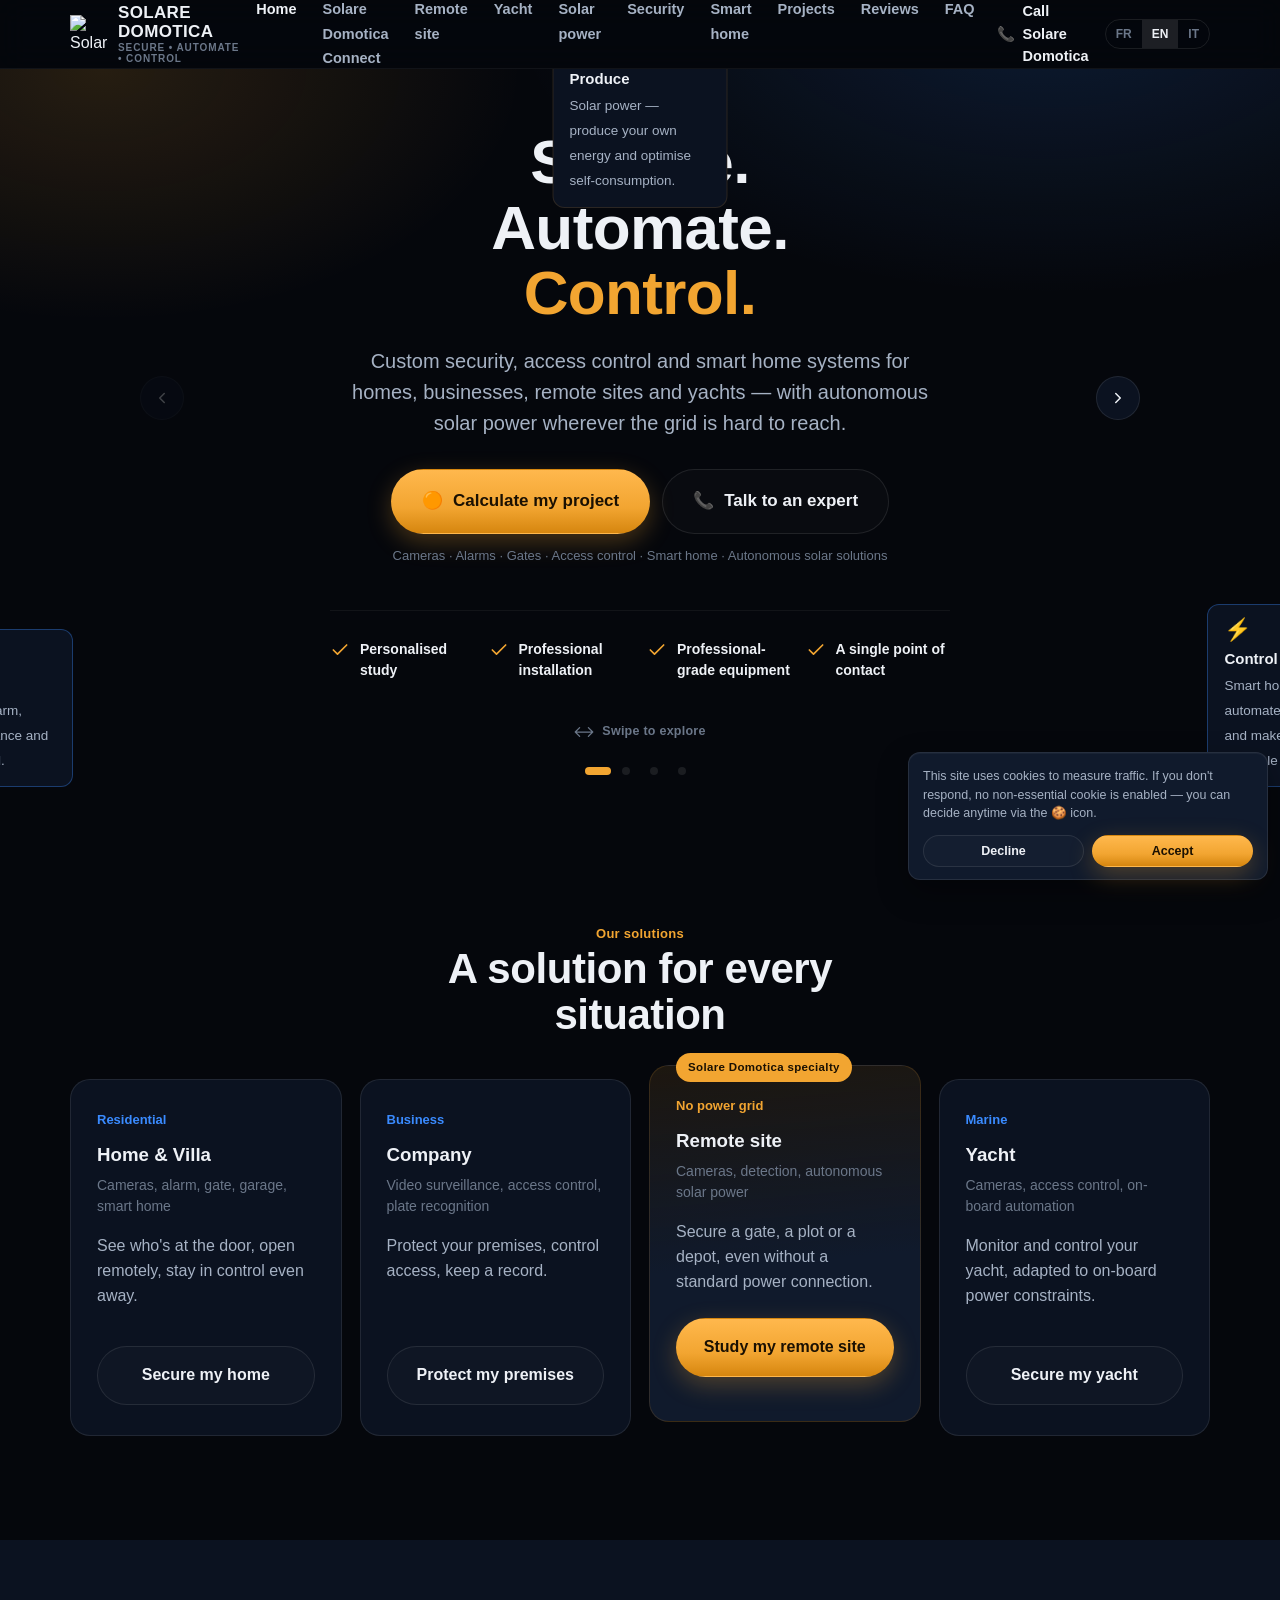
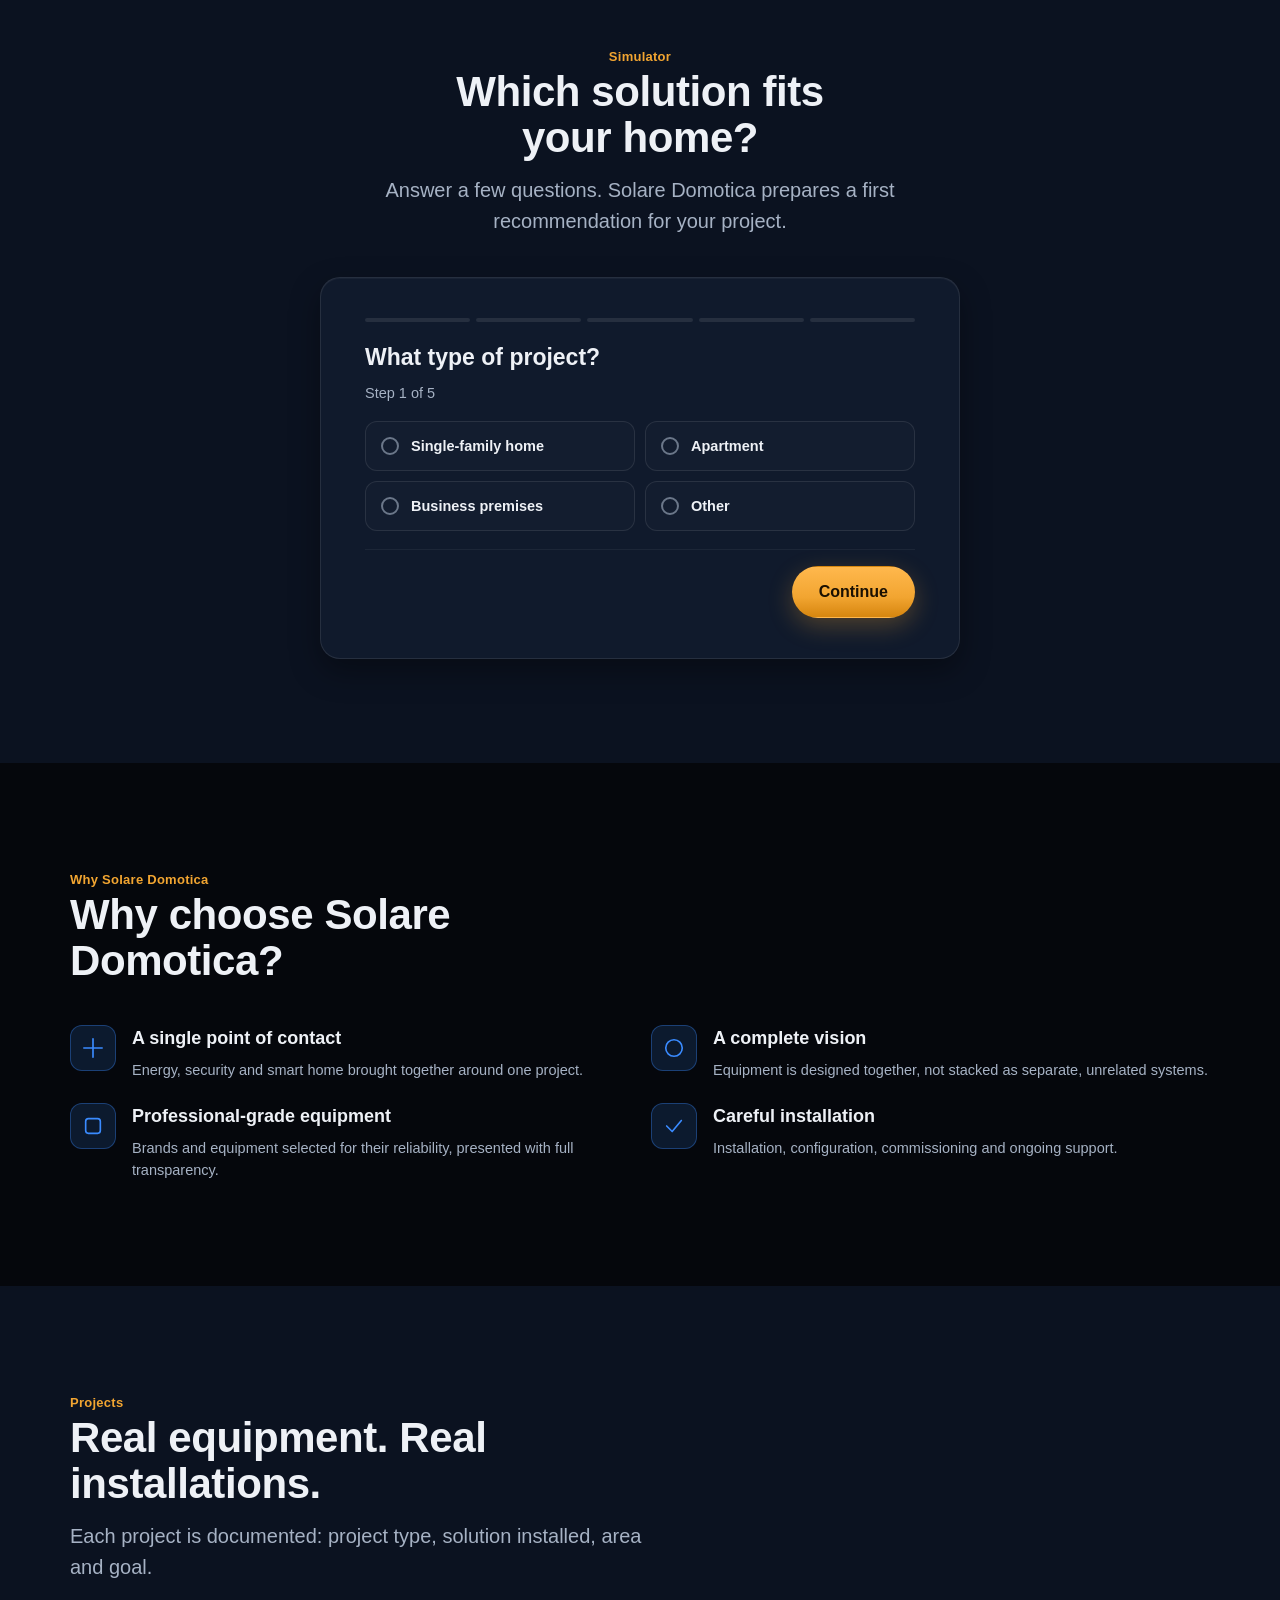
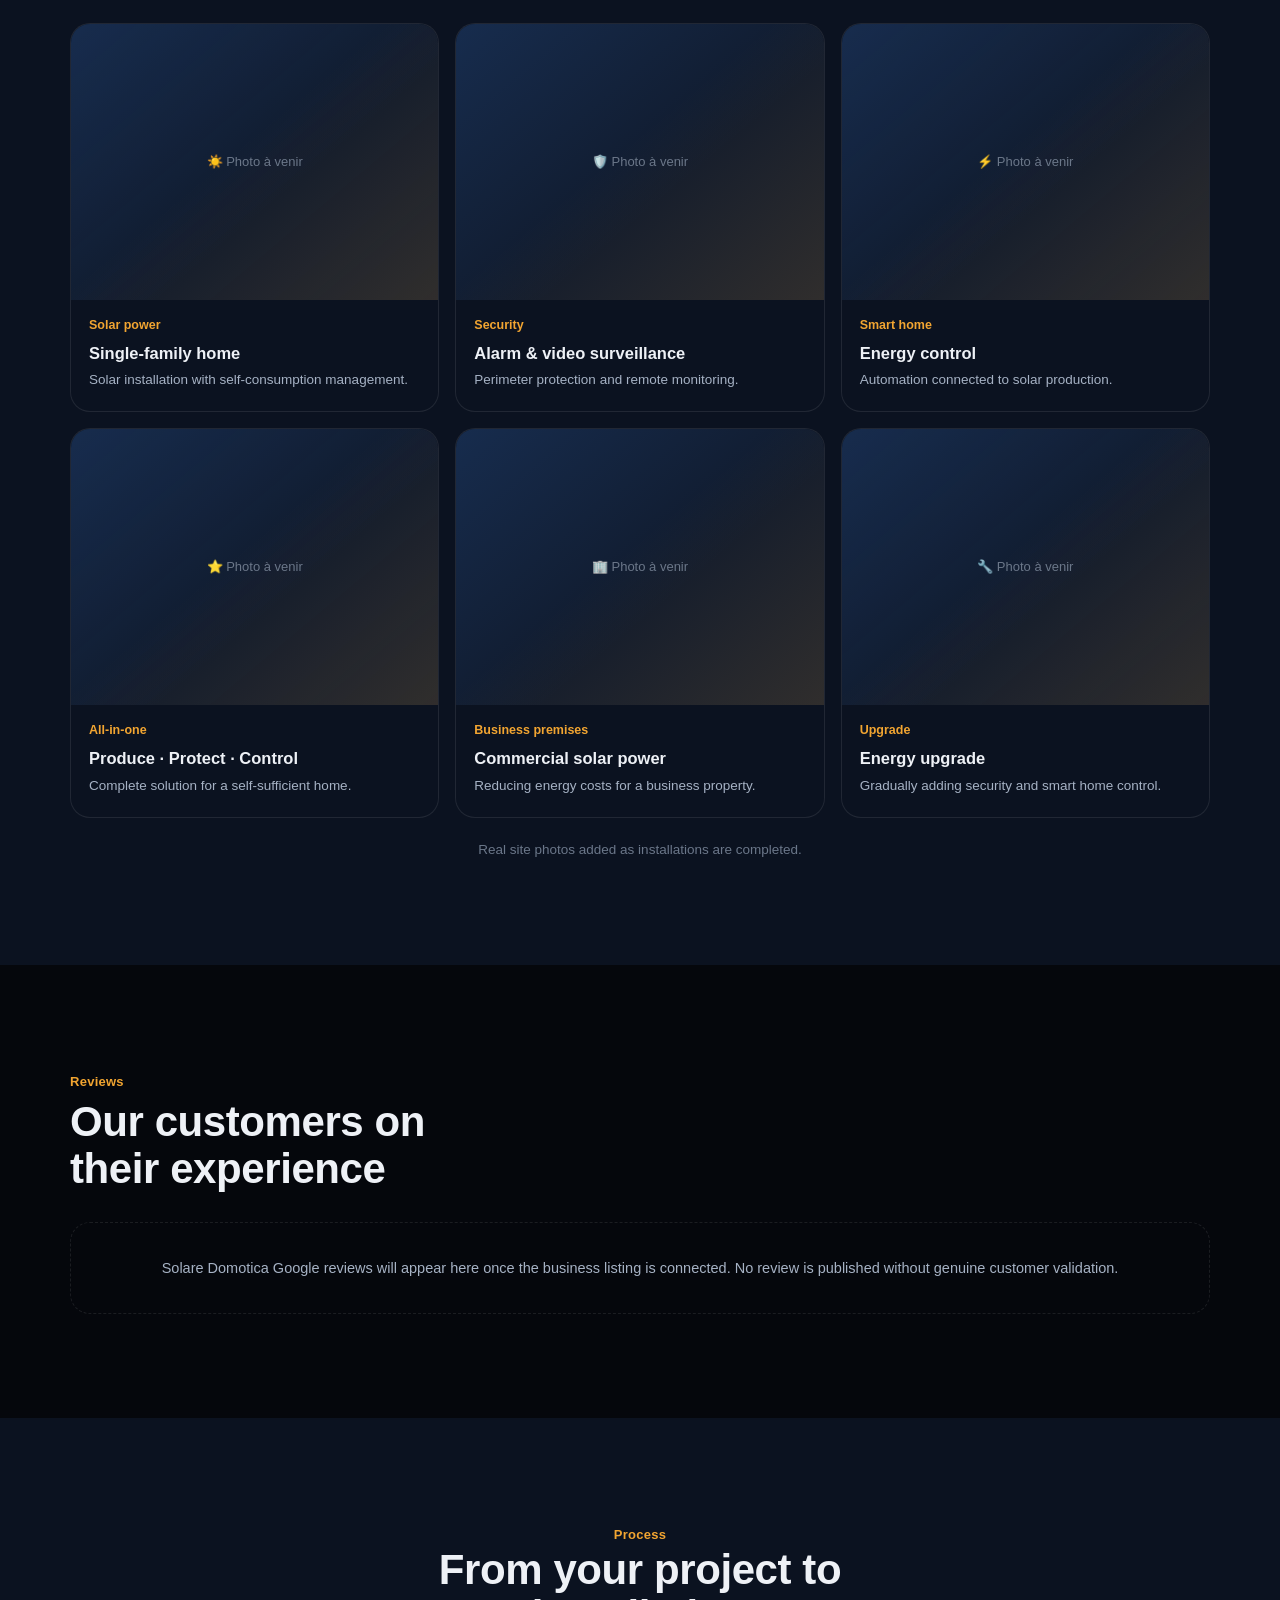
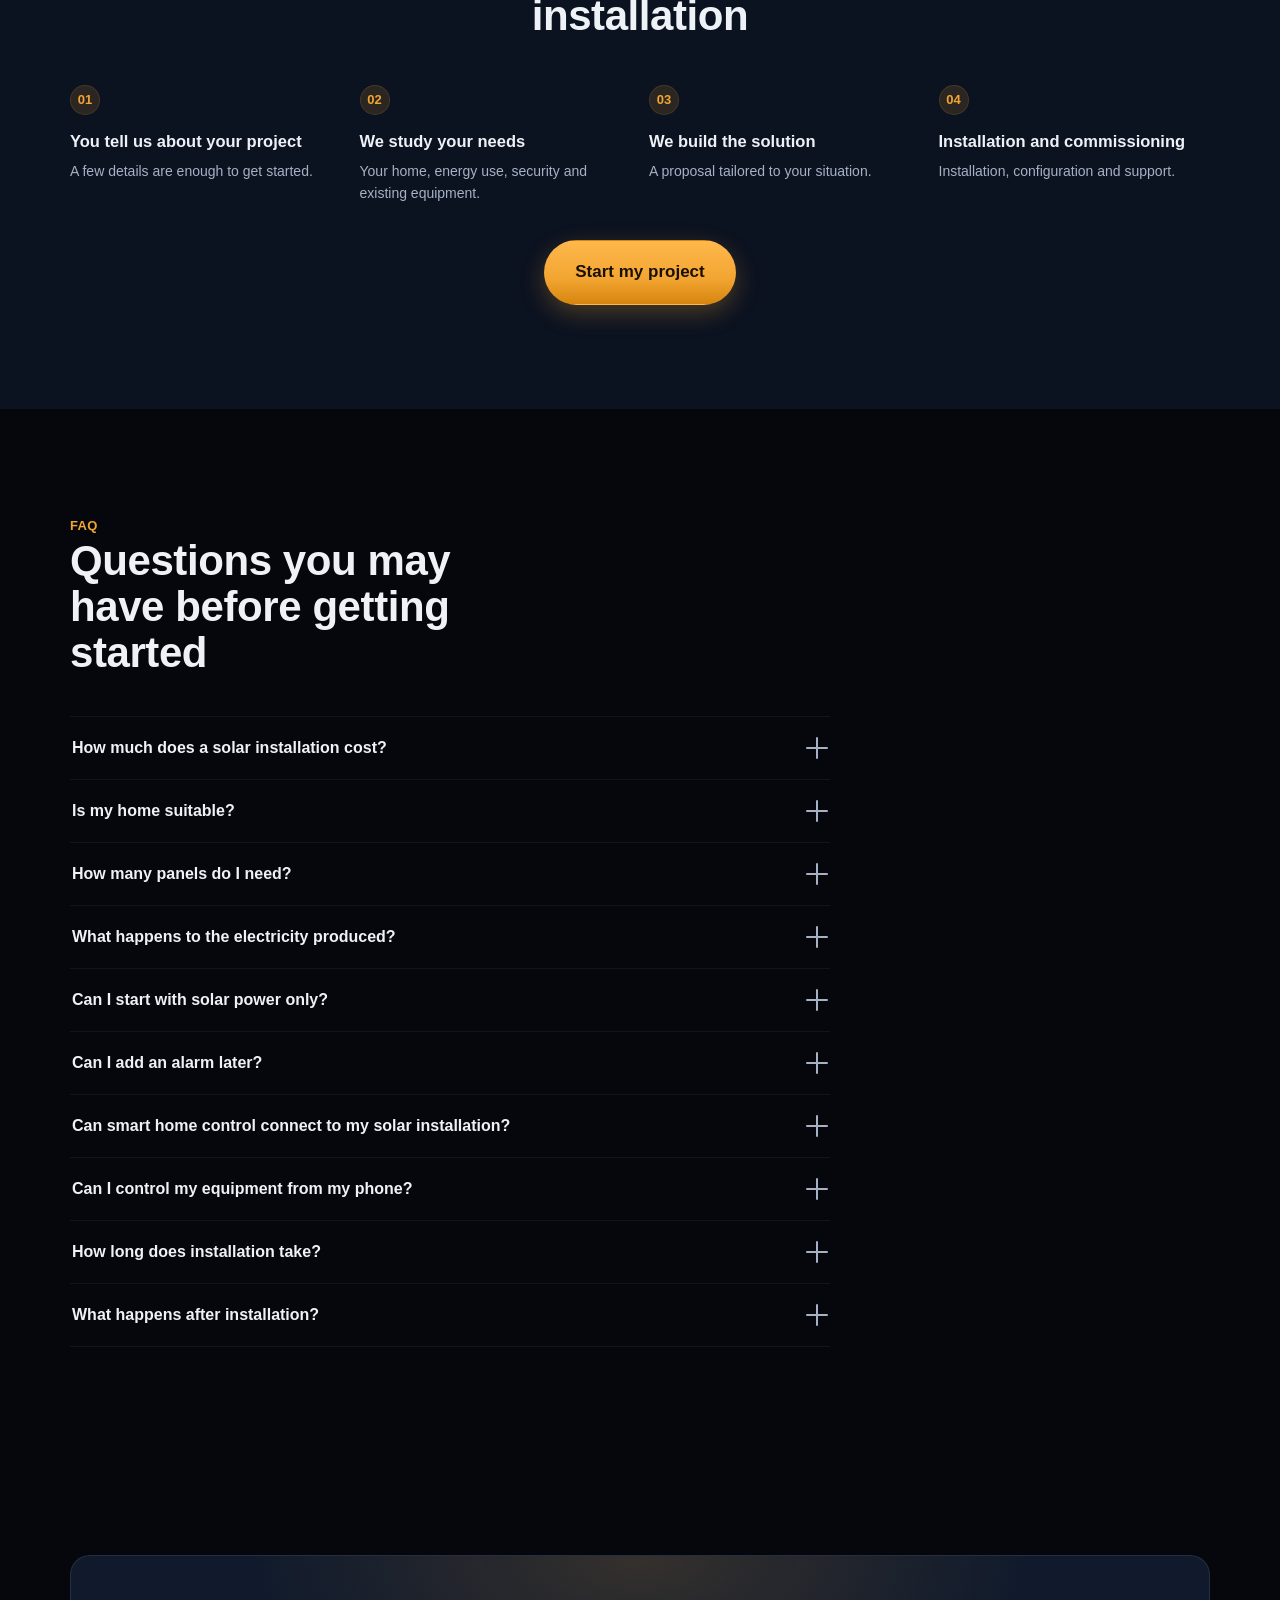
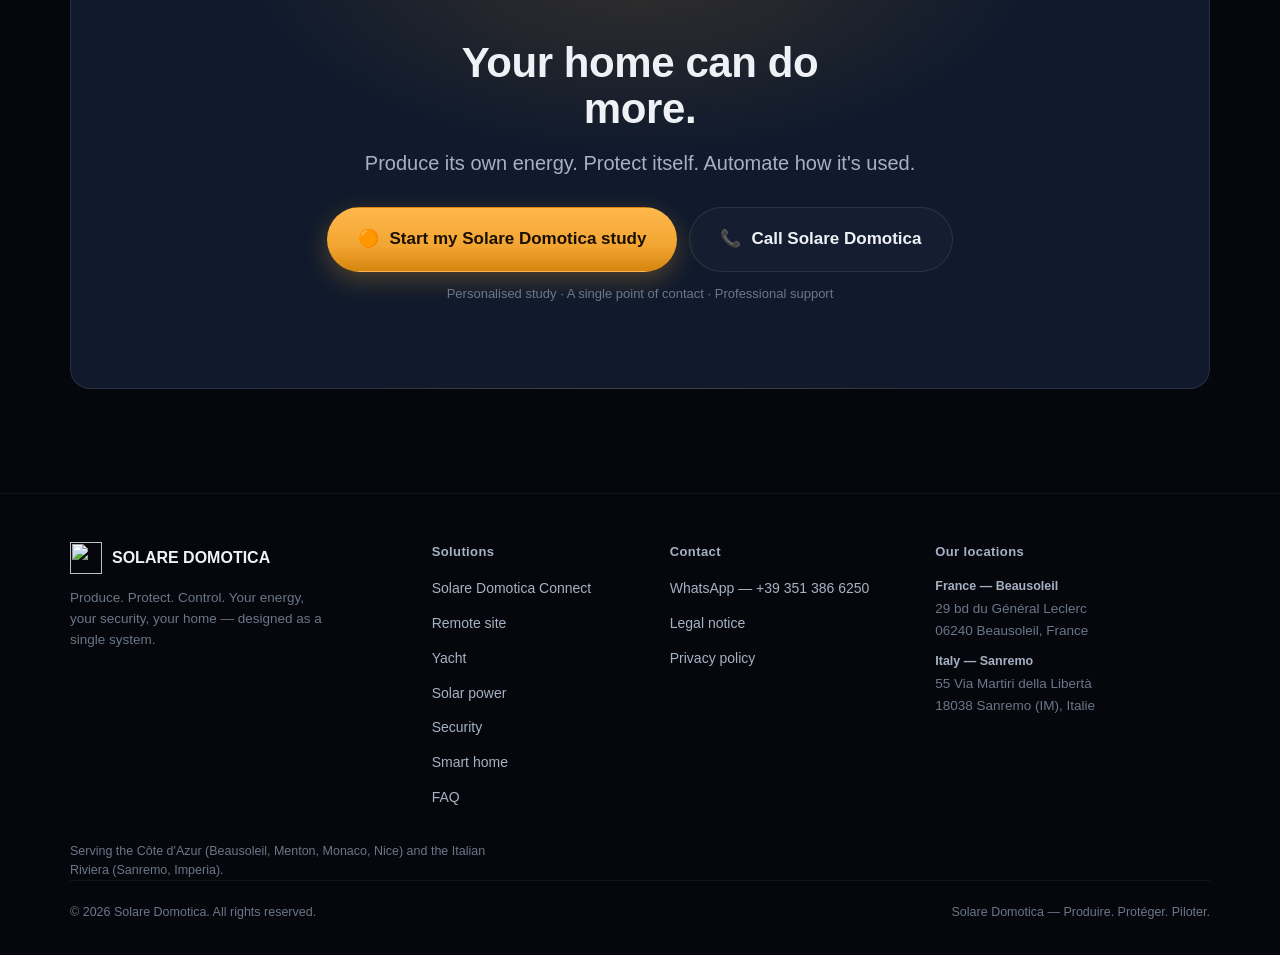
==== commit f32efcfd: "Add files via upload" ====
--- a/index.html
+++ b/index.html
@@ -3,8 +3,9 @@
 <head>
 <meta charset="UTF-8">
 <meta name="viewport" content="width=device-width, initial-scale=1, viewport-fit=cover">
-<title>SOLARIS — Photovoltaïque, sécurité, domotique | Côte d'Azur</title>
-<meta name="description" content="SOLARIS installe photovoltaïque, alarme et domotique sur la Côte d'Azur et la Riviera ligure (Menton, Monaco, Nice, Sanremo). Étude personnalisée, un seul interlocuteur.">
+<meta name="google-site-verification" content="LjJxjfjruOxmM15EPXt4FPjFMhXsCNZYhdZUjgpRTGk" />
+<title>Solare Domotica — Photovoltaïque, sécurité, domotique | Côte d'Azur</title>
+<meta name="description" content="Solare Domotica installe photovoltaïque, alarme et domotique sur la Côte d'Azur et la Riviera ligure (Menton, Monaco, Nice, Sanremo). Étude personnalisée, un seul interlocuteur.">
 <meta name="robots" content="index, follow">
 <meta name="theme-color" content="#05070c">
 <link rel="icon" href="assets/img/favicon-32.png" sizes="32x32">
@@ -13,24 +14,24 @@
 <link rel="manifest" href="manifest.json">
 <meta name="apple-mobile-web-app-capable" content="yes">
 <meta name="apple-mobile-web-app-status-bar-style" content="black-translucent">
-<meta name="apple-mobile-web-app-title" content="SOLARIS">
-<link rel="canonical" href="https://maxmcneil.github.io/solaris/">
-<meta property="og:title" content="SOLARIS — Produire. Protéger. Piloter.">
+<meta name="apple-mobile-web-app-title" content="Solare Domotica">
+<link rel="canonical" href="https://solare-domotica.github.io/">
+<meta property="og:title" content="Solare Domotica — Produire. Protéger. Piloter.">
 <meta property="og:description" content="Photovoltaïque, sécurité et domotique réunis dans une seule installation pensée pour votre habitat, sur la Côte d'Azur et la Riviera ligure.">
 <meta property="og:type" content="website">
-<meta property="og:url" content="https://maxmcneil.github.io/solaris/">
-<meta property="og:site_name" content="SOLARIS">
-<meta property="og:image" content="https://maxmcneil.github.io/solaris/assets/img/og-image.jpg">
+<meta property="og:url" content="https://solare-domotica.github.io/">
+<meta property="og:site_name" content="Solare Domotica">
+<meta property="og:image" content="https://solare-domotica.github.io/assets/img/og-image.jpg">
 <meta property="og:image:width" content="1200">
 <meta property="og:image:height" content="630">
-<meta property="og:image:alt" content="SOLARIS — Produire. Protéger. Piloter.">
+<meta property="og:image:alt" content="Solare Domotica — Produire. Protéger. Piloter.">
 <meta property="og:locale" content="fr_FR">
 <meta property="og:locale:alternate" content="en_US">
 <meta property="og:locale:alternate" content="it_IT">
 <meta name="twitter:card" content="summary_large_image">
-<meta name="twitter:title" content="SOLARIS — Produire. Protéger. Piloter.">
+<meta name="twitter:title" content="Solare Domotica — Produire. Protéger. Piloter.">
 <meta name="twitter:description" content="Photovoltaïque, sécurité et domotique réunis dans une seule installation pensée pour votre habitat.">
-<meta name="twitter:image" content="https://maxmcneil.github.io/solaris/assets/img/og-image.jpg">
+<meta name="twitter:image" content="https://solare-domotica.github.io/assets/img/og-image.jpg">
 <link rel="stylesheet" href="assets/css/style.css">
 <script type="application/ld+json">
 {
@@ -38,10 +39,10 @@
   "@graph": [
     {
       "@type": "HomeAndConstructionBusiness",
-      "@id": "https://maxmcneil.github.io/solaris/#fr",
-      "name": "SOLARIS",
-      "image": "https://maxmcneil.github.io/solaris/assets/img/og-image.jpg",
-      "url": "https://maxmcneil.github.io/solaris/",
+      "@id": "https://solare-domotica.github.io/#fr",
+      "name": "Solare Domotica",
+      "image": "https://solare-domotica.github.io/assets/img/og-image.jpg",
+      "url": "https://solare-domotica.github.io/",
       "description": "Installation photovoltaïque, sécurité et domotique pour l'habitat sur la Côte d'Azur.",
       "telephone": "+393513866250",
       "address": {
@@ -55,10 +56,10 @@
     },
     {
       "@type": "HomeAndConstructionBusiness",
-      "@id": "https://maxmcneil.github.io/solaris/#it",
-      "name": "SOLARIS",
-      "image": "https://maxmcneil.github.io/solaris/assets/img/og-image.jpg",
-      "url": "https://maxmcneil.github.io/solaris/",
+      "@id": "https://solare-domotica.github.io/#it",
+      "name": "Solare Domotica",
+      "image": "https://solare-domotica.github.io/assets/img/og-image.jpg",
+      "url": "https://solare-domotica.github.io/",
       "description": "Impianti fotovoltaici, sicurezza e domotica per la casa sulla Riviera ligure.",
       "telephone": "+393513866250",
       "address": {
@@ -80,13 +81,15 @@
 <header class="site-header">
   <div class="container bar">
     <a href="index.html" class="brand">
-      <img src="assets/img/logo-emblem.webp" alt="SOLARIS" width="38" height="38">
-      <span class="brand-text"><b>SOLARIS</b><span data-i18n="header.tagline">ÉNERGIE • SÉCURITÉ • DOMOTIQUE</span></span>
+      <img src="assets/img/logo-emblem.webp" alt="Solare Domotica" width="38" height="38">
+      <span class="brand-text"><b>SOLARE DOMOTICA</b><span data-i18n="header.tagline">ÉNERGIE • SÉCURITÉ • DOMOTIQUE</span></span>
     </a>
     <nav class="main-nav" aria-label="Navigation principale">
       <ul>
         <li><a href="#objectif" data-i18n="nav.home">Accueil</a></li>
-        <li><a href="connect.html" data-i18n="nav.connect">SOLARIS Connect</a></li>
+        <li><a href="connect.html" data-i18n="nav.connect">Solare Domotica Connect</a></li>
+        <li><a href="securite-autonome.html" data-i18n="nav.autonome">Site isolé</a></li>
+        <li><a href="yacht.html" data-i18n="nav.yacht">Yacht</a></li>
         <li><a href="photovoltaique.html" data-i18n="nav.solar">Photovoltaïque</a></li>
         <li><a href="securite.html" data-i18n="nav.security">Sécurité</a></li>
         <li><a href="domotique.html" data-i18n="nav.domotic">Domotique</a></li>
@@ -96,7 +99,7 @@
       </ul>
     </nav>
     <div class="header-actions">
-      <a href="#" class="call-link" data-wa-call>📞 <span data-i18n="header.call">Appeler SOLARIS</span></a>
+      <a href="#" class="call-link" data-wa-call>📞 <span data-i18n="header.call">Appeler Solare Domotica</span></a>
       <div class="lang-switch" role="group" aria-label="Language">
         <button type="button" data-lang="fr">FR</button>
         <button type="button" data-lang="en">EN</button>
@@ -117,7 +120,9 @@
   </div>
   <ul>
     <li><a href="#objectif" data-i18n="nav.home">Accueil</a></li>
-        <li><a href="connect.html" data-i18n="nav.connect">SOLARIS Connect</a></li>
+        <li><a href="connect.html" data-i18n="nav.connect">Solare Domotica Connect</a></li>
+        <li><a href="securite-autonome.html" data-i18n="nav.autonome">Site isolé</a></li>
+        <li><a href="yacht.html" data-i18n="nav.yacht">Yacht</a></li>
     <li><a href="photovoltaique.html" data-i18n="nav.solar">Photovoltaïque</a></li>
     <li><a href="securite.html" data-i18n="nav.security">Sécurité</a></li>
     <li><a href="domotique.html" data-i18n="nav.domotic">Domotique</a></li>
@@ -125,7 +130,7 @@
     <li><a href="#avis" data-i18n="nav.reviews">Avis clients</a></li>
     <li><a href="#faq" data-i18n="nav.faq">FAQ</a></li>
   </ul>
-  <a href="#" class="call-link" data-wa-call>📞 <span data-i18n="header.call">Appeler SOLARIS</span></a>
+  <a href="#" class="call-link" data-wa-call>📞 <span data-i18n="header.call">Appeler Solare Domotica</span></a>
   <a href="#simulateur" class="btn btn-gold btn-block" data-i18n="header.cta">Étudier mon projet</a>
 </nav>
 
@@ -133,7 +138,7 @@
 
   <!-- INTRO CAROUSEL: Hero / Objectif / Positionnement -->
   <section class="hero intro-carousel" id="objectif">
-    <div class="carousel-track" role="region" aria-roledescription="carousel" aria-label="Présentation SOLARIS" tabindex="0">
+    <div class="carousel-track" role="region" aria-roledescription="carousel" aria-label="Présentation Solare Domotica" tabindex="0">
 
       <div class="carousel-slide">
         <div class="slide-inner">
@@ -176,7 +181,7 @@
           <span class="connect-slide-badge" data-i18n="connect.badge">Nouveau</span>
           <div class="connect-slide-ico">📲</div>
           <h2 class="h2 center" data-i18n="connect.teaser.title">Voyez, entendez, contrôlez tout, partout.</h2>
-          <p class="lede" style="margin:14px auto 22px" data-i18n="connect.teaser.text">Avec la domotique autonome SOLARIS, gardez un œil et la main sur votre maison, votre voiture et vos bureaux — de n'importe où, sans jamais dépendre du réseau électrique.</p>
+          <p class="lede" style="margin:14px auto 22px" data-i18n="connect.teaser.text">Avec la domotique autonome Solare Domotica, gardez un œil et la main sur votre maison, votre voiture et vos bureaux — de n'importe où, sans jamais dépendre du réseau électrique.</p>
           <a href="connect.html" class="btn btn-electric btn-lg">📲 <span data-i18n="connect.teaser.cta">Découvrir l'accès total</span></a>
         </div>
       </div>
@@ -259,35 +264,42 @@
     </div>
   </section>
 
-  <!-- OFFERS -->
+  <!-- 4 CATEGORIES (new positioning) -->
   <section class="section">
     <div class="container">
       <div class="section-head center">
         <span class="eyebrow" data-i18n="offers.eyebrow">Nos solutions</span>
-        <h2 class="h2 center" data-i18n="offers.title">Choisissez votre niveau de solution</h2>
+        <h2 class="h2 center" data-i18n="offers.title2">Une solution pour chaque situation</h2>
       </div>
       <div class="offers">
         <div class="offer">
-          <span class="tag" data-i18n="offer1.tag">01 — Économie</span>
-          <h3 data-i18n="offer1.title">Produire et optimiser</h3>
-          <p class="offer-sub" data-i18n="offer1.sub">Photovoltaïque + gestion intelligente de l'énergie</p>
-          <p class="benefit" data-i18n="offer1.benefit">Réduire votre dépendance au réseau et augmenter l'utilisation de votre propre production.</p>
-          <a href="#simulateur" class="btn btn-ghost" data-i18n="offer1.cta">Étudier mon projet</a>
+          <span class="tag" data-i18n="cat1.tag">Habitat</span>
+          <h3 data-i18n="cat1.title">Maison & Villa</h3>
+          <p class="offer-sub" data-i18n="cat1.sub">Caméras, alarme, portail, garage, domotique</p>
+          <p class="benefit" data-i18n="cat1.benefit">Voyez qui entre, ouvrez à distance, gardez le contrôle même absent.</p>
+          <a href="domotique.html" class="btn btn-ghost" data-i18n="cat1.cta">Sécuriser ma maison</a>
         </div>
         <div class="offer">
-          <span class="tag" data-i18n="offer2.tag">02 — Sérénité</span>
-          <h3 data-i18n="offer2.title">Protéger et surveiller</h3>
-          <p class="offer-sub" data-i18n="offer2.sub">Alarme + vidéosurveillance + contrôle à distance</p>
-          <p class="benefit" data-i18n="offer2.benefit">Surveiller votre habitation et recevoir les informations importantes directement sur votre smartphone.</p>
-          <a href="#simulateur" class="btn btn-ghost" data-i18n="offer2.cta">Sécuriser mon habitation</a>
+          <span class="tag" data-i18n="cat2.tag">Professionnel</span>
+          <h3 data-i18n="cat2.title">Entreprise</h3>
+          <p class="offer-sub" data-i18n="cat2.sub">Vidéosurveillance, contrôle d'accès, lecture de plaques</p>
+          <p class="benefit" data-i18n="cat2.benefit">Protégez vos locaux, contrôlez les accès, gardez une trace.</p>
+          <a href="securite.html" class="btn btn-ghost" data-i18n="cat2.cta">Protéger mes locaux</a>
         </div>
         <div class="offer offer--featured">
-          <span class="offer-badge" data-i18n="offer3.badge">Solution SOLARIS</span>
-          <span class="tag" data-i18n="offer3.tag">03 — Intégral</span>
-          <h3 data-i18n="offer3.title">Produire · Protéger · Piloter</h3>
-          <p class="offer-sub" data-i18n="offer3.sub">Photovoltaïque + sécurité + domotique</p>
-          <p class="benefit" data-i18n="offer3.benefit">Une approche globale pour produire votre énergie, protéger votre habitation et automatiser vos usages.</p>
-          <a href="#simulateur" class="btn btn-gold" data-i18n="offer3.cta">Construire ma solution</a>
+          <span class="offer-badge" data-i18n="cat3.badge">Spécialité Solare Domotica</span>
+          <span class="tag" data-i18n="cat3.tag">Sans réseau électrique</span>
+          <h3 data-i18n="cat3.title">Site isolé</h3>
+          <p class="offer-sub" data-i18n="cat3.sub">Caméras, détection, alimentation solaire autonome</p>
+          <p class="benefit" data-i18n="cat3.benefit">Sécurisez un portail, un terrain ou un dépôt, même sans raccordement classique.</p>
+          <a href="securite-autonome.html" class="btn btn-gold" data-i18n="cat3.cta">Étudier mon site isolé</a>
+        </div>
+        <div class="offer">
+          <span class="tag" data-i18n="cat4.tag">Nautisme</span>
+          <h3 data-i18n="cat4.title">Yacht</h3>
+          <p class="offer-sub" data-i18n="cat4.sub">Caméras, contrôle d'accès, automatisation à bord</p>
+          <p class="benefit" data-i18n="cat4.benefit">Surveillez et pilotez votre yacht, adapté aux contraintes électriques du bord.</p>
+          <a href="yacht.html" class="btn btn-ghost" data-i18n="cat4.cta">Sécuriser mon yacht</a>
         </div>
       </div>
     </div>
@@ -299,7 +311,7 @@
       <div class="section-head center">
         <span class="eyebrow" data-i18n="sim.eyebrow">Simulateur</span>
         <h2 class="h2 center" data-i18n="sim.title">Quelle solution pour votre habitation ?</h2>
-        <p class="lede" style="margin:14px auto 0" data-i18n="sim.lede">Répondez à quelques questions. SOLARIS prépare une première orientation adaptée à votre projet.</p>
+        <p class="lede" style="margin:14px auto 0" data-i18n="sim.lede">Répondez à quelques questions. Solare Domotica prépare une première orientation adaptée à votre projet.</p>
       </div>
 
       <div class="simulator" id="simulateur" style="max-width:640px;margin:0 auto;">
@@ -375,7 +387,7 @@
               <input id="sim-em" type="email" data-field="email" autocomplete="email">
             </div>
           </div>
-          <p class="microcopy" data-i18n="sim.s5.note" style="margin-top:0">Votre demande est envoyée directement par WhatsApp à SOLARIS.</p>
+          <p class="microcopy" data-i18n="sim.s5.note" style="margin-top:0">Votre demande est envoyée directement par WhatsApp à Solare Domotica.</p>
         </div>
 
         <div class="sim-nav">
@@ -388,7 +400,7 @@
             <svg width="30" height="30" viewBox="0 0 24 24" fill="none"><path d="M20 6L9 17l-5-5" stroke="currentColor" stroke-width="2.2" stroke-linecap="round" stroke-linejoin="round"/></svg>
           </div>
           <h3 data-i18n="sim.success.title">Votre demande est bien enregistrée.</h3>
-          <p data-i18n="sim.success.text">Un expert SOLARIS étudie votre projet et vous contacte sur WhatsApp pour la suite.</p>
+          <p data-i18n="sim.success.text">Un expert Solare Domotica étudie votre projet et vous contacte sur WhatsApp pour la suite.</p>
           <div class="estimate-box" style="display:none">
             <span class="estimate-label" data-i18n="sim.estimate.title">Gain annuel estimé</span>
             <div class="estimate-value"></div>
@@ -408,8 +420,8 @@
   <section class="section">
     <div class="container">
       <div class="section-head">
-        <span class="eyebrow" data-i18n="why.eyebrow">Pourquoi SOLARIS</span>
-        <h2 class="h2" data-i18n="why.title">Pourquoi faire appel à SOLARIS ?</h2>
+        <span class="eyebrow" data-i18n="why.eyebrow">Pourquoi Solare Domotica</span>
+        <h2 class="h2" data-i18n="why.title">Pourquoi faire appel à Solare Domotica ?</h2>
       </div>
       <div class="why-grid">
         <div class="why-item">
@@ -462,7 +474,7 @@
         </div>
       </div>
       <div class="reviews-empty">
-        <p data-i18n="reviews.empty" style="margin:0">Les avis Google de SOLARIS s'afficheront ici dès que la fiche établissement sera connectée. Aucun avis n'est publié sans validation réelle du client.</p>
+        <p data-i18n="reviews.empty" style="margin:0">Les avis Google de Solare Domotica s'afficheront ici dès que la fiche établissement sera connectée. Aucun avis n'est publié sans validation réelle du client.</p>
       </div>
     </div>
   </section>
@@ -499,11 +511,11 @@
         <div class="faq-item"><button class="faq-q"><span data-i18n="faq.q3">Combien de panneaux me faut-il ?</span><span class="plus"></span></button><div class="faq-a"><p data-i18n="faq.a3">Cela dépend de votre consommation actuelle et de vos objectifs. C'est précisément ce que l'étude personnalisée permet de déterminer.</p></div></div>
         <div class="faq-item"><button class="faq-q"><span data-i18n="faq.q4">Que devient l'électricité produite ?</span><span class="plus"></span></button><div class="faq-a"><p data-i18n="faq.a4">Elle est utilisée en priorité par votre logement. Le surplus peut être géré selon la configuration retenue avec vous.</p></div></div>
         <div class="faq-item"><button class="faq-q"><span data-i18n="faq.q5">Puis-je commencer uniquement par le photovoltaïque ?</span><span class="plus"></span></button><div class="faq-a"><p data-i18n="faq.a5">Oui. Chaque solution peut être installée seule ou combinée, selon votre projet et votre budget.</p></div></div>
-        <div class="faq-item"><button class="faq-q"><span data-i18n="faq.q6">Puis-je ajouter une alarme plus tard ?</span><span class="plus"></span></button><div class="faq-a"><p data-i18n="faq.a6">Oui, les solutions SOLARIS sont pensées pour évoluer et se compléter dans le temps.</p></div></div>
-        <div class="faq-item"><button class="faq-q"><span data-i18n="faq.q7">Puis-je connecter la domotique à mon installation solaire ?</span><span class="plus"></span></button><div class="faq-a"><p data-i18n="faq.a7">Oui, c'est justement l'intérêt de l'approche SOLARIS : piloter vos équipements selon l'énergie disponible.</p></div></div>
+        <div class="faq-item"><button class="faq-q"><span data-i18n="faq.q6">Puis-je ajouter une alarme plus tard ?</span><span class="plus"></span></button><div class="faq-a"><p data-i18n="faq.a6">Oui, les solutions Solare Domotica sont pensées pour évoluer et se compléter dans le temps.</p></div></div>
+        <div class="faq-item"><button class="faq-q"><span data-i18n="faq.q7">Puis-je connecter la domotique à mon installation solaire ?</span><span class="plus"></span></button><div class="faq-a"><p data-i18n="faq.a7">Oui, c'est justement l'intérêt de l'approche Solare Domotica : piloter vos équipements selon l'énergie disponible.</p></div></div>
         <div class="faq-item"><button class="faq-q"><span data-i18n="faq.q8">Puis-je contrôler mes équipements depuis mon smartphone ?</span><span class="plus"></span></button><div class="faq-a"><p data-i18n="faq.a8">Oui, la supervision et le pilotage à distance font partie des solutions proposées.</p></div></div>
         <div class="faq-item"><button class="faq-q"><span data-i18n="faq.q9">Combien de temps dure l'installation ?</span><span class="plus"></span></button><div class="faq-a"><p data-i18n="faq.a9">La durée varie selon la solution choisie et la complexité du chantier. Un planning précis vous est communiqué après l'étude.</p></div></div>
-        <div class="faq-item"><button class="faq-q"><span data-i18n="faq.q10">Que se passe-t-il après l'installation ?</span><span class="plus"></span></button><div class="faq-a"><p data-i18n="faq.a10">SOLARIS reste votre interlocuteur pour la configuration, les réglages et le suivi de votre installation.</p></div></div>
+        <div class="faq-item"><button class="faq-q"><span data-i18n="faq.q10">Que se passe-t-il après l'installation ?</span><span class="plus"></span></button><div class="faq-a"><p data-i18n="faq.a10">Solare Domotica reste votre interlocuteur pour la configuration, les réglages et le suivi de votre installation.</p></div></div>
       </div>
     </div>
   </section>
@@ -515,8 +527,8 @@
         <h2 class="h2 center" data-i18n="final.title_l1">Votre maison peut faire plus.</h2>
         <p class="lede" style="margin:16px auto 0" data-i18n="final.lede">Produire son énergie. Se protéger. Automatiser ses usages.</p>
         <div class="final-cta-actions" style="margin-top:28px">
-          <a href="#simulateur" class="btn btn-gold btn-lg">🟠 <span data-i18n="final.cta">Démarrer mon étude SOLARIS</span></a>
-          <a href="#" class="btn btn-ghost btn-lg" data-wa-call>📞 <span data-i18n="final.call">Appeler SOLARIS</span></a>
+          <a href="#simulateur" class="btn btn-gold btn-lg">🟠 <span data-i18n="final.cta">Démarrer mon étude Solare Domotica</span></a>
+          <a href="#" class="btn btn-ghost btn-lg" data-wa-call>📞 <span data-i18n="final.call">Appeler Solare Domotica</span></a>
         </div>
         <p class="microcopy" data-i18n="final.microcopy">Étude personnalisée · Un seul interlocuteur · Accompagnement professionnel</p>
       </div>
@@ -529,13 +541,15 @@
   <div class="container">
     <div class="footer-grid">
       <div class="footer-col">
-        <div class="footer-brand"><img src="assets/img/logo-emblem.webp" alt=""><b>SOLARIS</b></div>
+        <div class="footer-brand"><img src="assets/img/logo-emblem.webp" alt=""><b>SOLARE DOMOTICA</b></div>
         <p data-i18n="footer.tagline">Produire. Protéger. Piloter. Votre énergie, votre sécurité, votre maison — pensées comme un seul système.</p>
       </div>
       <div class="footer-col">
         <h4 data-i18n="footer.col_pages">Solutions</h4>
         <ul>
-          <li><a href="connect.html" data-i18n="nav.connect">SOLARIS Connect</a></li>
+          <li><a href="connect.html" data-i18n="nav.connect">Solare Domotica Connect</a></li>
+        <li><a href="securite-autonome.html" data-i18n="nav.autonome">Site isolé</a></li>
+        <li><a href="yacht.html" data-i18n="nav.yacht">Yacht</a></li>
           <li><a href="photovoltaique.html" data-i18n="nav.solar">Photovoltaïque</a></li>
           <li><a href="securite.html" data-i18n="nav.security">Sécurité</a></li>
           <li><a href="domotique.html" data-i18n="nav.domotic">Domotique</a></li>
@@ -564,8 +578,8 @@
     </div>
     <p class="footer-areas" data-i18n="footer.areas">Intervention sur la Côte d'Azur (Beausoleil, Menton, Monaco, Nice) et la Riviera ligure (Sanremo, Imperia).</p>
     <div class="footer-bottom">
-      <span data-i18n="footer.rights">© SOLARIS</span>
-      <span>SOLARIS — Produire. Protéger. Piloter.</span>
+      <span data-i18n="footer.rights">© Solare Domotica</span>
+      <span>Solare Domotica — Produire. Protéger. Piloter.</span>
     </div>
   </div>
 </footer>
--- a/assets/css/style.css
+++ b/assets/css/style.css
@@ -597,7 +597,8 @@
   gap: 18px;
   grid-template-columns: 1fr;
 }
-@media (min-width: 860px){ .offers{ grid-template-columns: repeat(3,1fr); align-items: stretch; } }
+@media (min-width: 640px){ .offers{ grid-template-columns: repeat(2,1fr); } }
+@media (min-width: 980px){ .offers{ grid-template-columns: repeat(4,1fr); align-items: stretch; } }
 
 .offer{
   position:relative;
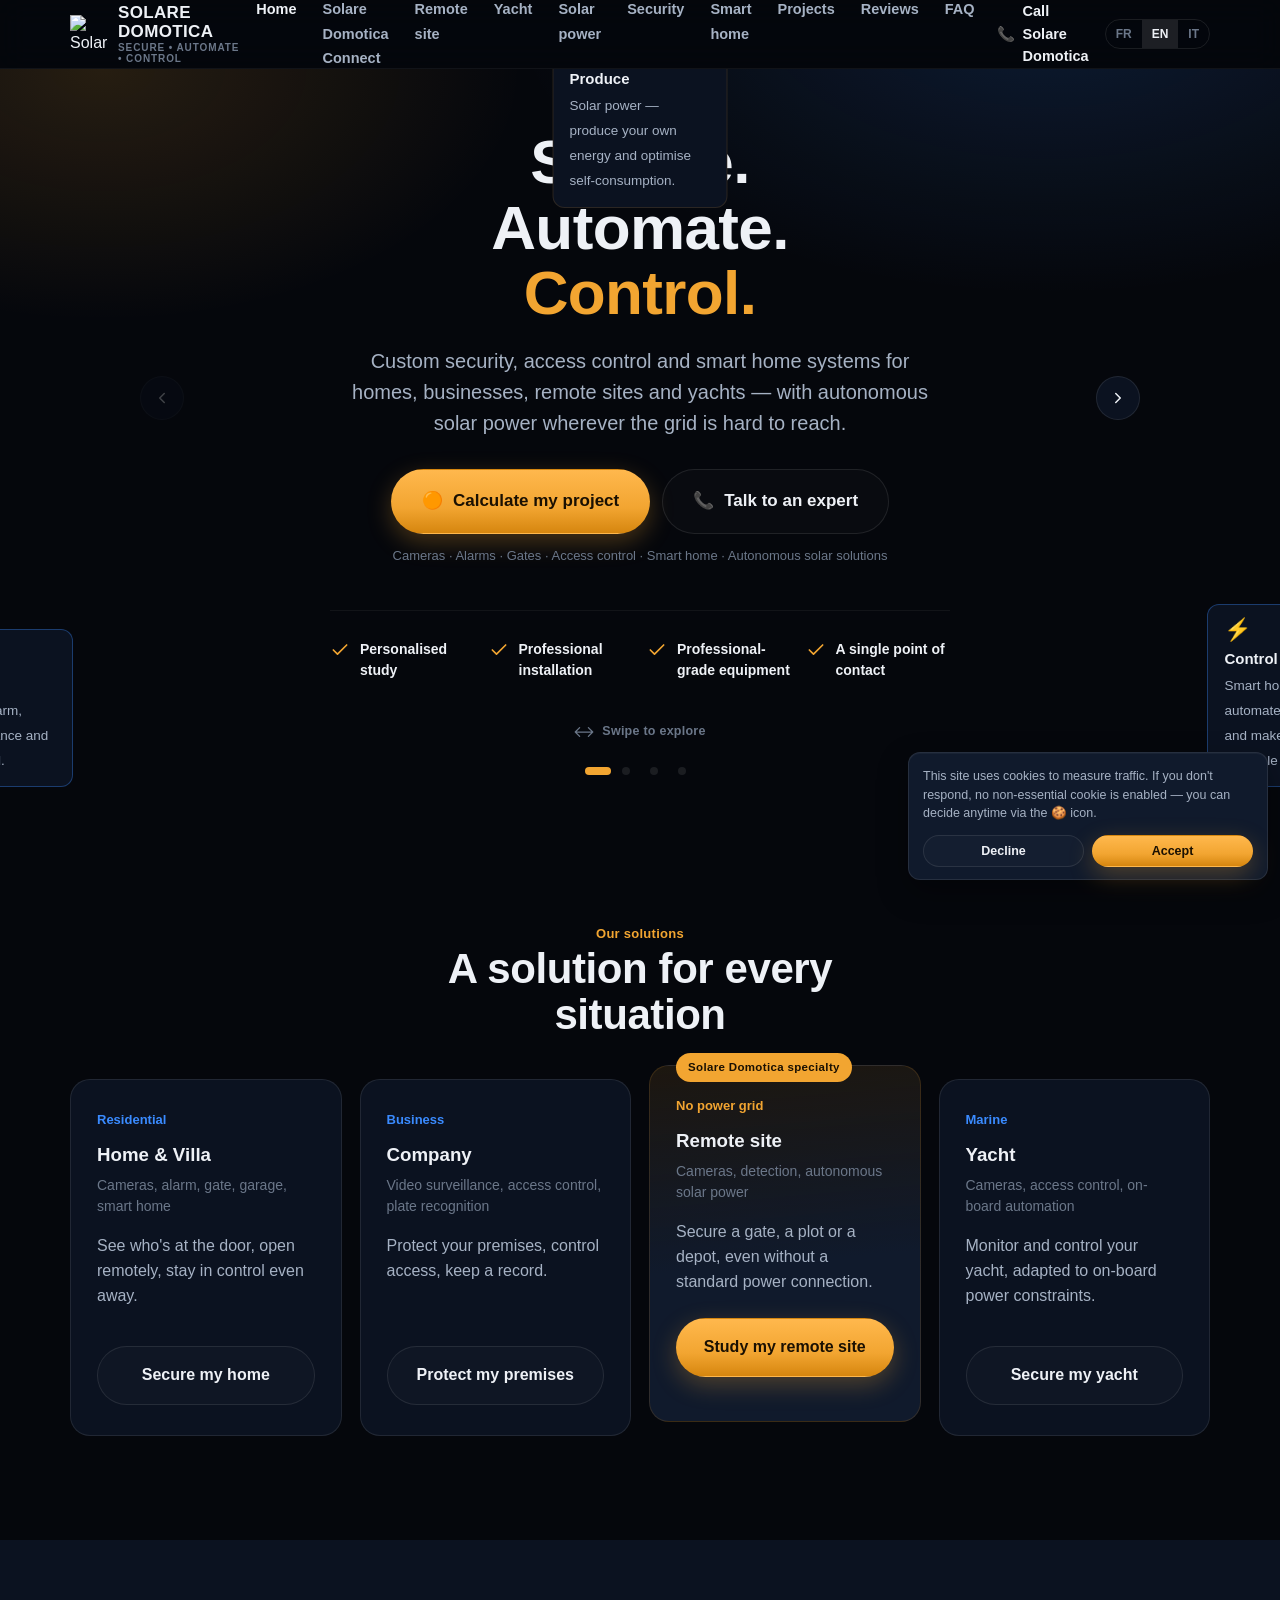
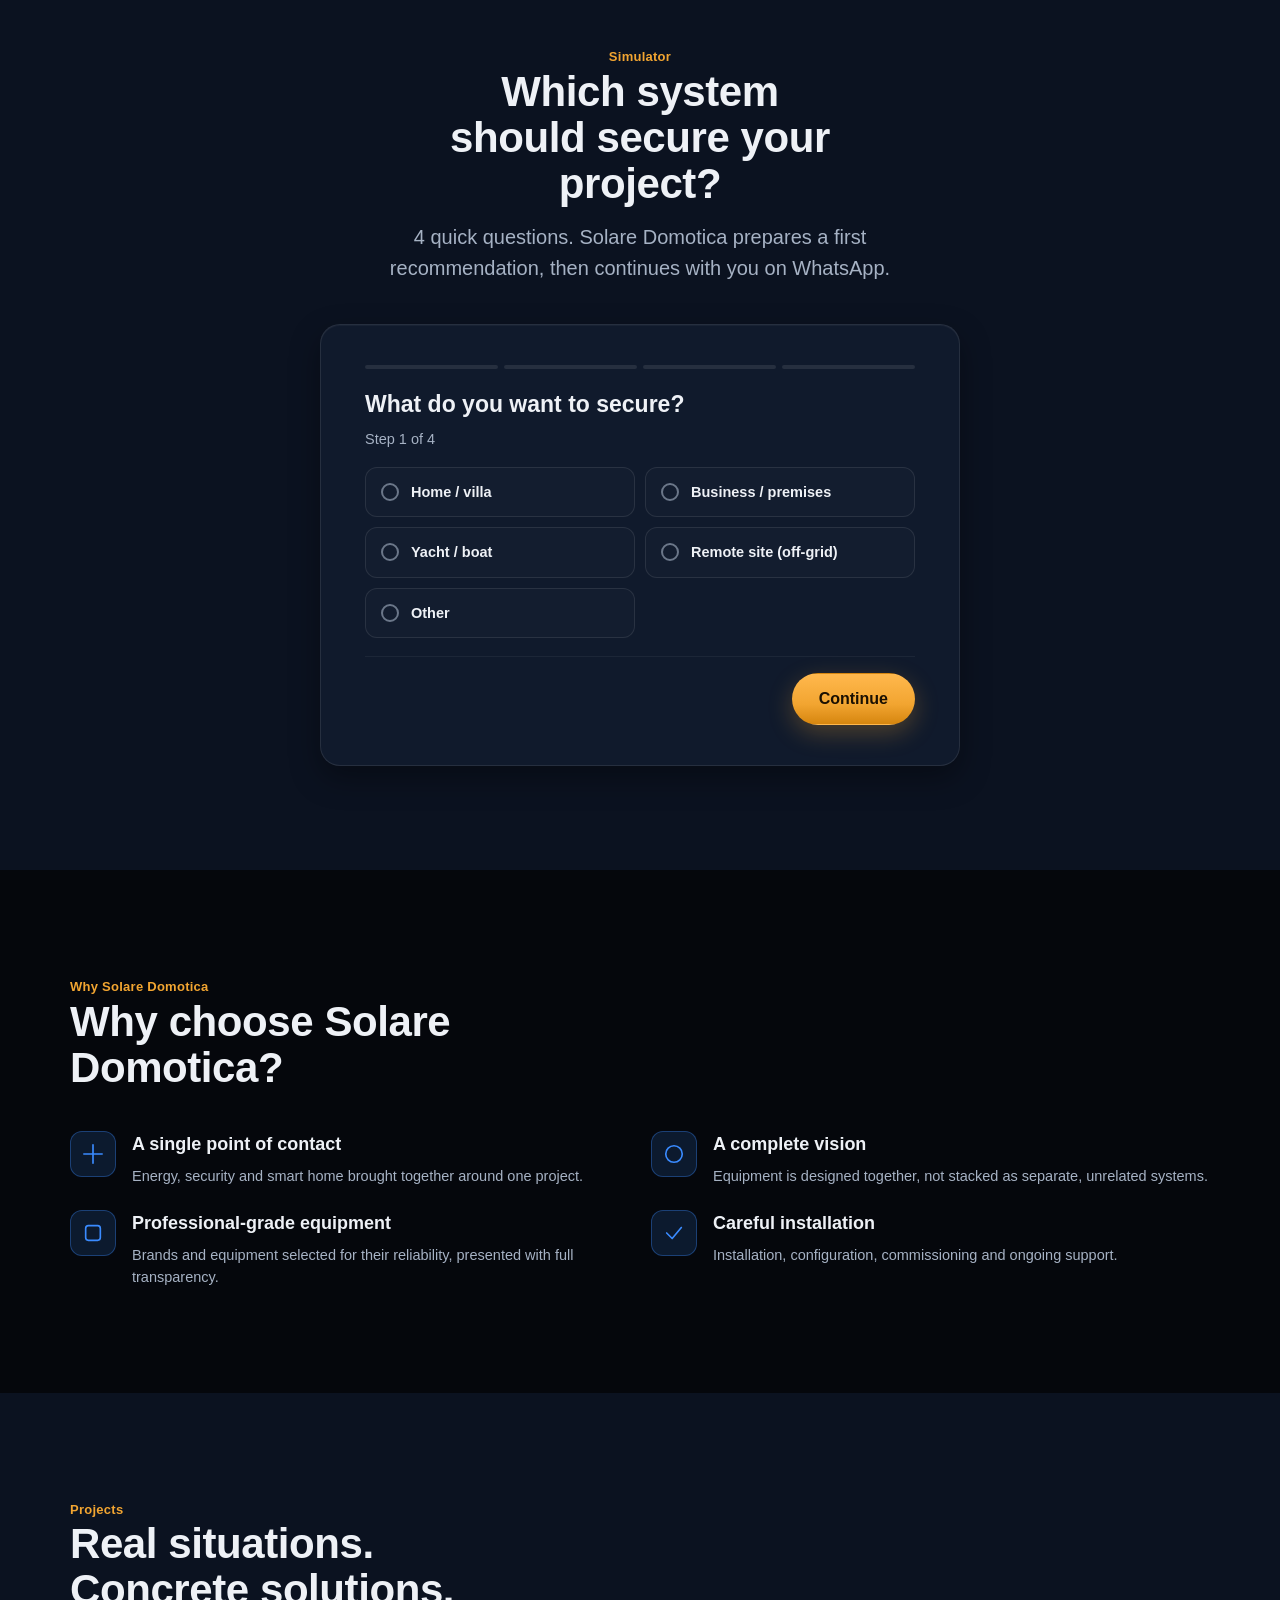
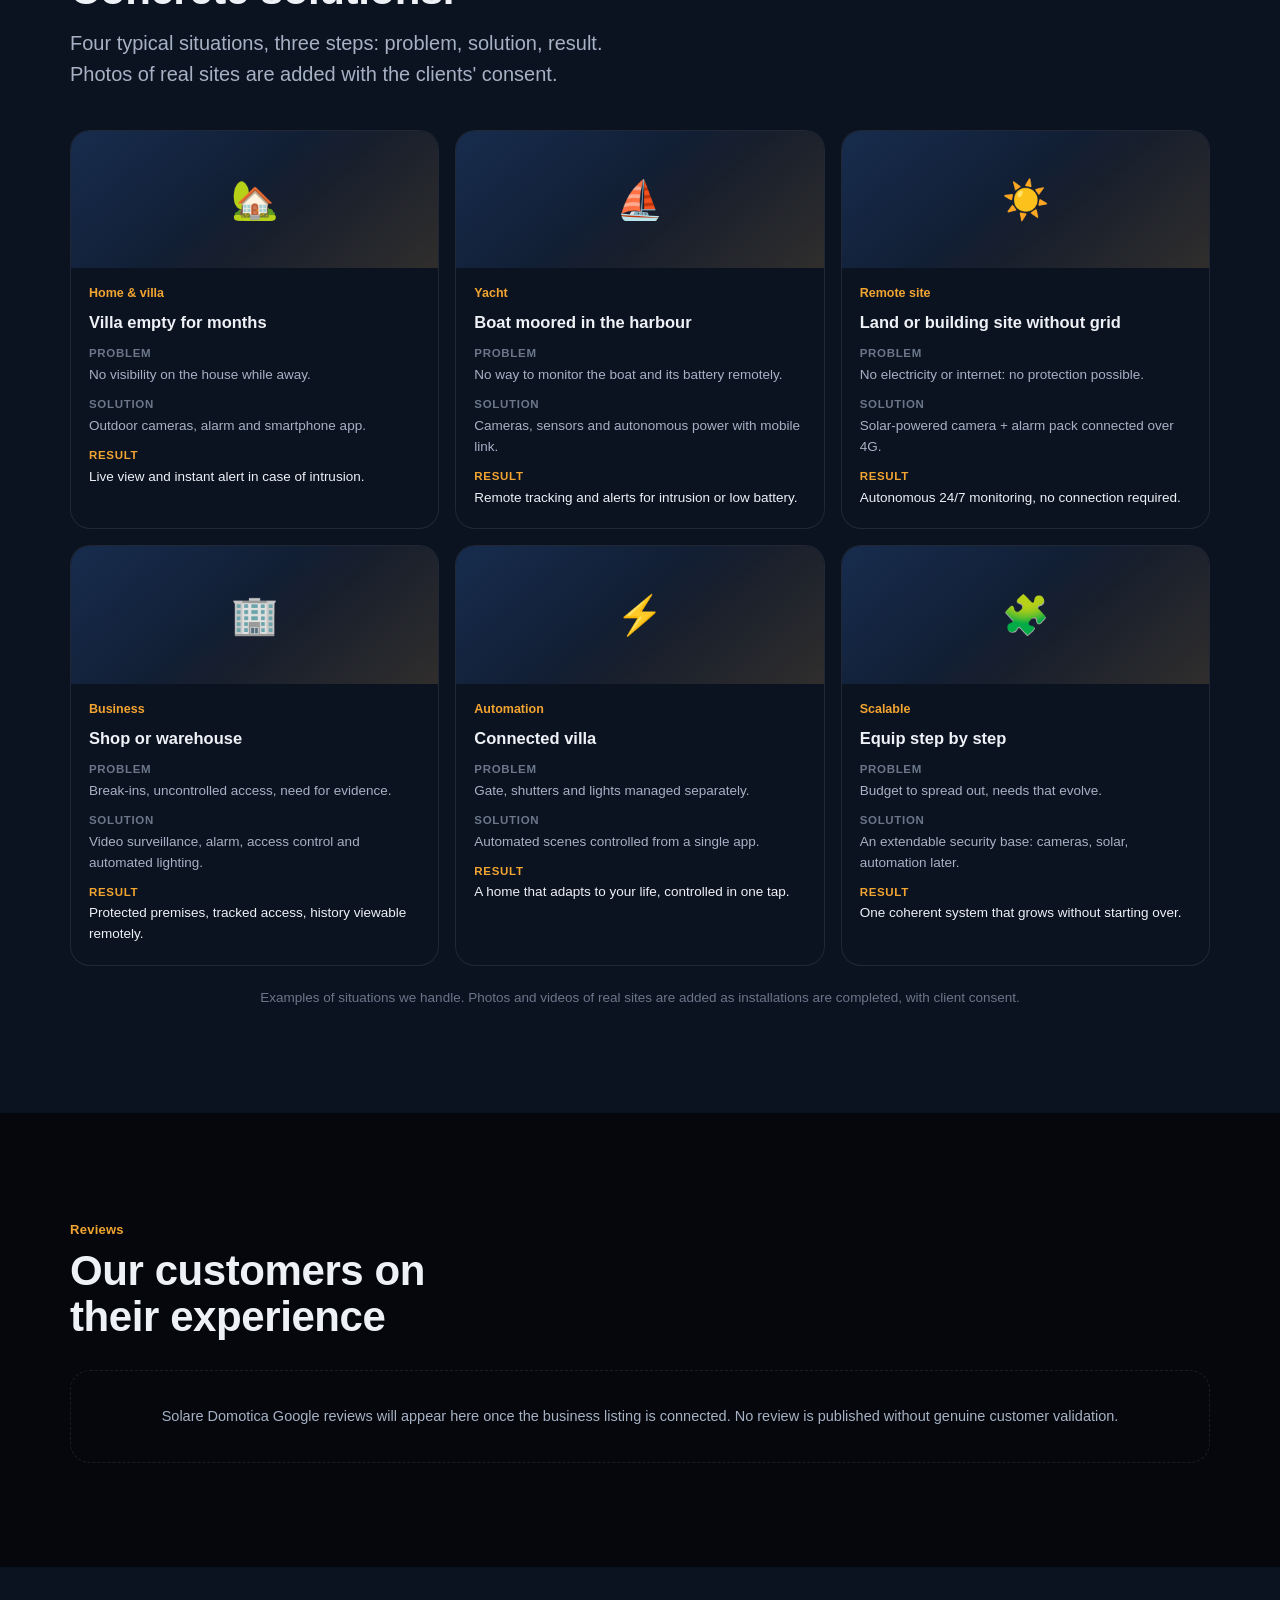
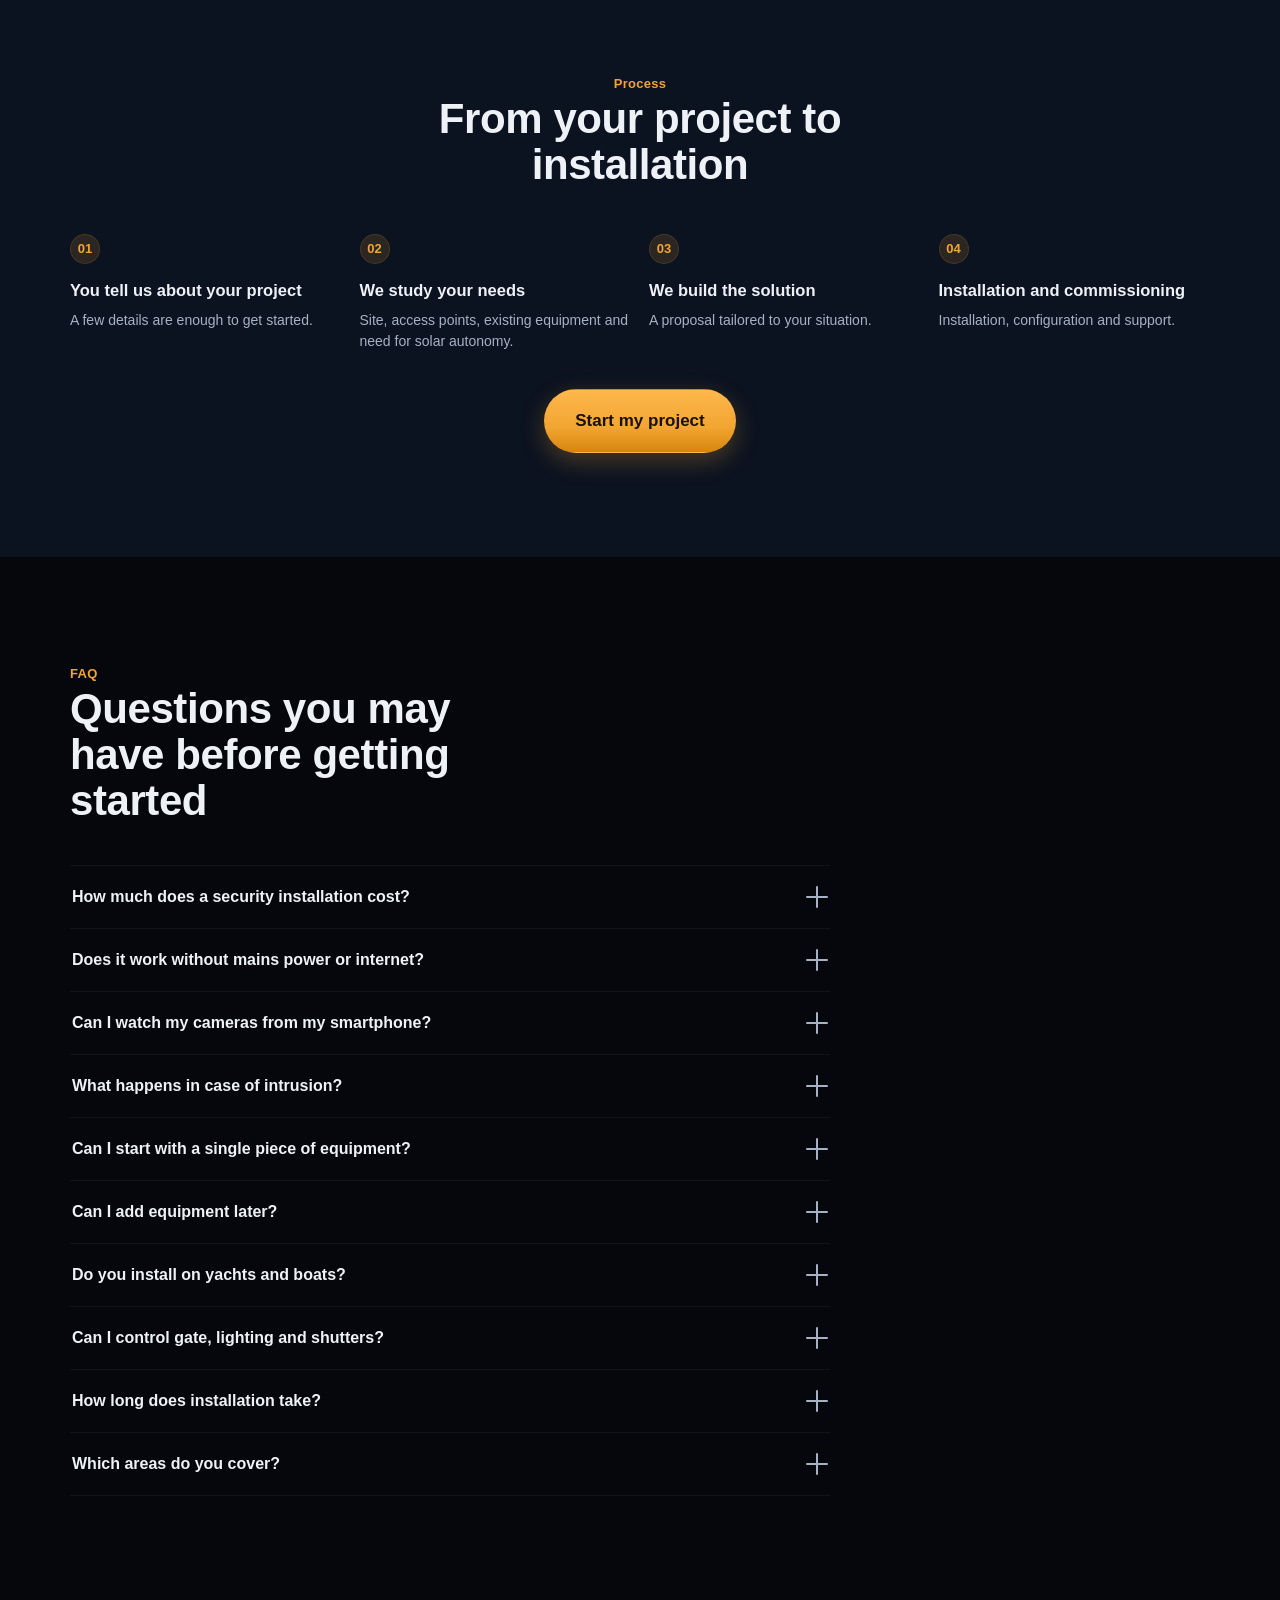
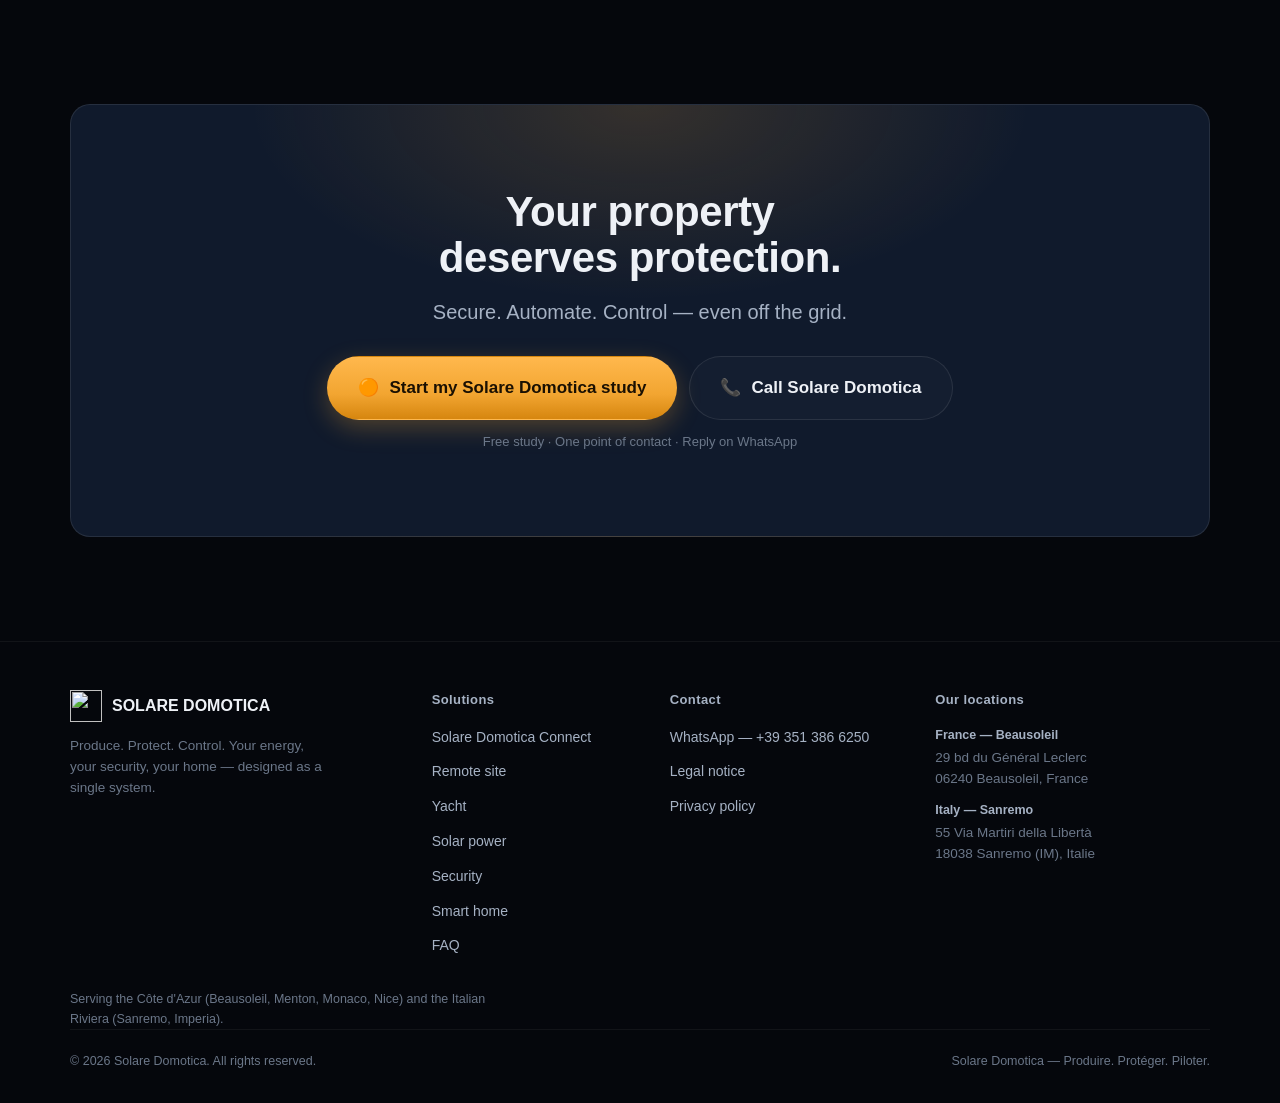
==== commit ab568e54: "Add files via upload" ====
--- a/index.html
+++ b/index.html
@@ -192,23 +192,23 @@
           <h2 class="h2 center" data-i18n="objective.title">Qu'avez-vous envie d'améliorer ?</h2>
           <p class="lede" style="margin:14px auto 22px" data-i18n="objective.lede">Chaque habitation est différente. Commencez par nous dire ce que vous recherchez.</p>
           <div class="objective-grid">
-            <div class="objective-card" data-sim-goal="bill" role="button" tabindex="0">
-              <span class="ico">☀️</span>
+            <div class="objective-card" data-sim-type="villa" role="button" tabindex="0">
+              <span class="ico">🏡</span>
               <h3 data-i18n="objective.card1.title">Réduire ma facture</h3>
               <p data-i18n="objective.card1.text">Je veux produire et mieux utiliser ma propre énergie.</p>
             </div>
-            <div class="objective-card" data-sim-goal="secure" role="button" tabindex="0">
-              <span class="ico">🛡️</span>
+            <div class="objective-card" data-sim-type="business" role="button" tabindex="0">
+              <span class="ico">🏢</span>
               <h3 data-i18n="objective.card2.title">Sécuriser mon habitation</h3>
               <p data-i18n="objective.card2.text">Je veux protéger ma maison et garder le contrôle à distance.</p>
             </div>
-            <div class="objective-card" data-sim-goal="automate" role="button" tabindex="0">
-              <span class="ico">⚡</span>
+            <div class="objective-card" data-sim-type="yacht" role="button" tabindex="0">
+              <span class="ico">⛵</span>
               <h3 data-i18n="objective.card3.title">Automatiser ma consommation</h3>
               <p data-i18n="objective.card3.text">Je veux piloter intelligemment mes équipements.</p>
             </div>
-            <div class="objective-card" data-sim-goal="all" role="button" tabindex="0">
-              <span class="ico">⭐</span>
+            <div class="objective-card" data-sim-type="remote" role="button" tabindex="0">
+              <span class="ico">☀️</span>
               <h3 data-i18n="objective.card4.title">Tout combiner</h3>
               <p data-i18n="objective.card4.text">Je veux une solution globale pour mon habitat.</p>
             </div>
@@ -316,78 +316,62 @@
 
       <div class="simulator" id="simulateur" style="max-width:640px;margin:0 auto;">
         <div class="sim-progress">
-          <i></i><i></i><i></i><i></i><i></i>
+          <i></i><i></i><i></i><i></i>
         </div>
 
         <div class="sim-step is-active" data-step="0">
-          <h3 data-i18n="sim.s1.title">Quel type de projet ?</h3>
-          <p class="step-sub" data-i18n="sim.s1.sub">Étape 1 sur 5</p>
+          <h3 data-i18n="sim.s1.title">Que souhaitez-vous sécuriser ?</h3>
+          <p class="step-sub" data-i18n="sim.s1.sub">Étape 1 sur 4</p>
           <div class="choice-grid" data-field="type" role="radiogroup">
-            <div class="choice" data-value="individual" role="radio" tabindex="0" aria-checked="false"><span class="dot"></span><span data-i18n="sim.s1.o1">Maison individuelle</span></div>
-            <div class="choice" data-value="apartment" role="radio" tabindex="0" aria-checked="false"><span class="dot"></span><span data-i18n="sim.s1.o2">Appartement</span></div>
-            <div class="choice" data-value="business" role="radio" tabindex="0" aria-checked="false"><span class="dot"></span><span data-i18n="sim.s1.o3">Local professionnel</span></div>
-            <div class="choice" data-value="other" role="radio" tabindex="0" aria-checked="false"><span class="dot"></span><span data-i18n="sim.s1.o4">Autre</span></div>
+            <div class="choice" data-value="villa" role="radio" tabindex="0" aria-checked="false"><span class="dot"></span><span data-i18n="sim.s1.o1">Maison / villa</span></div>
+            <div class="choice" data-value="business" role="radio" tabindex="0" aria-checked="false"><span class="dot"></span><span data-i18n="sim.s1.o2">Entreprise / local</span></div>
+            <div class="choice" data-value="yacht" role="radio" tabindex="0" aria-checked="false"><span class="dot"></span><span data-i18n="sim.s1.o3">Yacht / bateau</span></div>
+            <div class="choice" data-value="remote" role="radio" tabindex="0" aria-checked="false"><span class="dot"></span><span data-i18n="sim.s1.o4">Site isolé (sans réseau)</span></div>
+            <div class="choice" data-value="other" role="radio" tabindex="0" aria-checked="false"><span class="dot"></span><span data-i18n="sim.s1.o5">Autre</span></div>
           </div>
         </div>
 
         <div class="sim-step" data-step="1">
-          <h3 data-i18n="sim.s2.title">Quel est votre objectif ?</h3>
-          <p class="step-sub" data-i18n="sim.s2.sub">Étape 2 sur 5</p>
-          <div class="choice-grid" data-field="goal" role="radiogroup">
-            <div class="choice" data-value="bill" role="radio" tabindex="0" aria-checked="false"><span class="dot"></span><span data-i18n="sim.s2.o1">Réduire ma facture</span></div>
-            <div class="choice" data-value="produce" role="radio" tabindex="0" aria-checked="false"><span class="dot"></span><span data-i18n="sim.s2.o2">Produire ma propre énergie</span></div>
-            <div class="choice" data-value="secure" role="radio" tabindex="0" aria-checked="false"><span class="dot"></span><span data-i18n="sim.s2.o3">Sécuriser mon habitation</span></div>
-            <div class="choice" data-value="automate" role="radio" tabindex="0" aria-checked="false"><span class="dot"></span><span data-i18n="sim.s2.o4">Automatiser mes équipements</span></div>
-            <div class="choice" data-value="all" role="radio" tabindex="0" aria-checked="false"><span class="dot"></span><span data-i18n="sim.s2.o5">Solution complète</span></div>
+          <h3 data-i18n="sim.s2.title">Quels équipements vous intéressent ?</h3>
+          <p class="step-sub" data-i18n="sim.s2.sub">Étape 2 sur 4 — plusieurs choix possibles</p>
+          <div class="choice-grid" data-field="equip" data-multi role="group">
+            <div class="choice choice--multi" data-value="cam" role="checkbox" tabindex="0" aria-checked="false"><span class="dot"></span><span data-i18n="sim.s2.o1">Caméras de surveillance</span></div>
+            <div class="choice choice--multi" data-value="alarm" role="checkbox" tabindex="0" aria-checked="false"><span class="dot"></span><span data-i18n="sim.s2.o2">Alarme</span></div>
+            <div class="choice choice--multi" data-value="solar" role="checkbox" tabindex="0" aria-checked="false"><span class="dot"></span><span data-i18n="sim.s2.o3">Alimentation solaire autonome</span></div>
+            <div class="choice choice--multi" data-value="alerts" role="checkbox" tabindex="0" aria-checked="false"><span class="dot"></span><span data-i18n="sim.s2.o4">Alertes & contrôle smartphone</span></div>
+            <div class="choice choice--multi" data-value="auto" role="checkbox" tabindex="0" aria-checked="false"><span class="dot"></span><span data-i18n="sim.s2.o5">Automatisation (portail, éclairage, volets)</span></div>
+            <div class="choice choice--multi" data-value="unsure" role="checkbox" tabindex="0" aria-checked="false"><span class="dot"></span><span data-i18n="sim.s2.o6">Je ne sais pas — conseillez-moi</span></div>
           </div>
         </div>
 
         <div class="sim-step" data-step="2">
-          <h3 data-i18n="sim.s3.title">Quel est votre niveau de consommation ?</h3>
-          <p class="step-sub" data-i18n="sim.s3.sub">Étape 3 sur 5</p>
-          <div class="choice-grid" data-field="budget" role="radiogroup">
-            <div class="choice" data-value="low" role="radio" tabindex="0" aria-checked="false"><span class="dot"></span><span data-i18n="sim.s3.o1">Moins de 100 €/mois</span></div>
-            <div class="choice" data-value="mid" role="radio" tabindex="0" aria-checked="false"><span class="dot"></span><span data-i18n="sim.s3.o2">100 à 200 €/mois</span></div>
-            <div class="choice" data-value="high" role="radio" tabindex="0" aria-checked="false"><span class="dot"></span><span data-i18n="sim.s3.o3">200 à 300 €/mois</span></div>
-            <div class="choice" data-value="veryhigh" role="radio" tabindex="0" aria-checked="false"><span class="dot"></span><span data-i18n="sim.s3.o4">Plus de 300 €/mois</span></div>
-            <div class="choice" data-value="unknown" role="radio" tabindex="0" aria-checked="false"><span class="dot"></span><span data-i18n="sim.s3.o5">Je ne sais pas</span></div>
-          </div>
+          <h3 data-i18n="sim.s3.title">Où se situe le projet ?</h3>
+          <p class="step-sub" data-i18n="sim.s3.sub">Étape 3 sur 4</p>
+          <div class="field">
+            <label for="sim-city" data-i18n="sim.s3.city">Ville / zone</label>
+            <input id="sim-city" type="text" data-field="city" data-i18n-placeholder="sim.s3.city_ph" placeholder="Ex. Menton, Nice, Sanremo…" autocomplete="address-level2">
+          </div>
+          <div class="field">
+            <label for="sim-msg" data-i18n="sim.s3.msg">Un détail à ajouter ? (facultatif)</label>
+            <textarea id="sim-msg" rows="2" maxlength="300" data-field="message" data-i18n-placeholder="sim.s3.msg_ph" placeholder="Ex. villa vide en été…"></textarea>
+          </div>
+          <p class="microcopy" data-i18n="sim.s3.note" style="margin-top:0">Vous pourrez envoyer des photos du lieu directement sur WhatsApp.</p>
         </div>
 
         <div class="sim-step" data-step="3">
-          <h3 data-i18n="sim.s4.title">Où se situe votre projet ?</h3>
-          <p class="step-sub" data-i18n="sim.s4.sub">Étape 4 sur 5</p>
-          <div class="field">
-            <label for="sim-address" data-i18n="sim.s4.label">Adresse du logement</label>
-            <input id="sim-address" type="text" data-field="address" data-i18n-placeholder="sim.s4.placeholder" placeholder="Rue, ville, code postal" autocomplete="street-address">
-          </div>
-          <p class="microcopy" data-i18n="sim.s4.note" style="margin-top:0">Cette information permet d'étudier les caractéristiques du projet et, lorsque pertinent, l'ensoleillement.</p>
-        </div>
-
-        <div class="sim-step" data-step="4">
-          <h3 data-i18n="sim.s5.title">Comment vous contacter ?</h3>
-          <p class="step-sub" data-i18n="sim.s5.sub">Étape 5 sur 5</p>
+          <h3 data-i18n="sim.s4.title">Comment vous contacter ?</h3>
+          <p class="step-sub" data-i18n="sim.s4.sub">Étape 4 sur 4</p>
           <div class="field-row">
             <div class="field">
-              <label for="sim-fn" data-i18n="sim.s5.firstname">Prénom</label>
-              <input id="sim-fn" type="text" data-field="firstname" autocomplete="given-name">
+              <label for="sim-fn" data-i18n="sim.s4.name">Prénom / nom</label>
+              <input id="sim-fn" type="text" data-field="firstname" autocomplete="name">
             </div>
             <div class="field">
-              <label for="sim-ln" data-i18n="sim.s5.lastname">Nom</label>
-              <input id="sim-ln" type="text" data-field="lastname" autocomplete="family-name">
-            </div>
-          </div>
-          <div class="field-row">
-            <div class="field">
-              <label for="sim-ph" data-i18n="sim.s5.phone">Téléphone</label>
+              <label for="sim-ph" data-i18n="sim.s4.phone">Téléphone (WhatsApp)</label>
               <input id="sim-ph" type="tel" data-field="phone" autocomplete="tel">
             </div>
-            <div class="field">
-              <label for="sim-em" data-i18n="sim.s5.email">Email</label>
-              <input id="sim-em" type="email" data-field="email" autocomplete="email">
-            </div>
-          </div>
-          <p class="microcopy" data-i18n="sim.s5.note" style="margin-top:0">Votre demande est envoyée directement par WhatsApp à Solare Domotica.</p>
+          </div>
+          <p class="microcopy" data-i18n="sim.s4.note" style="margin-top:0">Votre demande part directement par WhatsApp. Sans engagement.</p>
         </div>
 
         <div class="sim-nav">
@@ -401,10 +385,10 @@
           </div>
           <h3 data-i18n="sim.success.title">Votre demande est bien enregistrée.</h3>
           <p data-i18n="sim.success.text">Un expert Solare Domotica étudie votre projet et vous contacte sur WhatsApp pour la suite.</p>
-          <div class="estimate-box" style="display:none">
-            <span class="estimate-label" data-i18n="sim.estimate.title">Gain annuel estimé</span>
-            <div class="estimate-value"></div>
-            <p class="estimate-disclaimer" data-i18n="sim.estimate.disclaimer">Estimation indicative à partir de projets comparables — le chiffre définitif sera déterminé lors de l'étude gratuite, en tenant compte de l'exposition de votre toiture.</p>
+          <div class="estimate-box">
+            <span class="estimate-label" data-i18n="sim.pack.title">Première orientation</span>
+            <ul class="pack-list"></ul>
+            <p class="estimate-disclaimer" data-i18n="sim.pack.disclaimer">Orientation indicative.</p>
           </div>
           <div class="recap"></div>
           <div class="hero-actions" style="justify-content:center">
@@ -449,16 +433,82 @@
     <div class="container">
       <div class="section-head">
         <span class="eyebrow" data-i18n="projects.eyebrow">Réalisations</span>
-        <h2 class="h2" data-i18n="projects.title">Du matériel réel. Des installations réelles.</h2>
+        <h2 class="h2" data-i18n="projects.title">Des situations réelles. Des solutions concrètes.</h2>
         <p class="lede" style="margin-top:14px" data-i18n="projects.lede">Chaque réalisation est documentée : type de projet, solution installée, zone et objectif.</p>
       </div>
       <div class="gallery">
-        <div class="gallery-card"><div class="gallery-thumb">☀️ Photo à venir</div><div class="gallery-body"><span class="tag" data-i18n="projects.card1.tag">Photovoltaïque</span><h3 data-i18n="projects.card1.title">Maison individuelle</h3><p data-i18n="projects.card1.text">Installation solaire et gestion de l'autoconsommation.</p></div></div>
-        <div class="gallery-card"><div class="gallery-thumb">🛡️ Photo à venir</div><div class="gallery-body"><span class="tag" data-i18n="projects.card2.tag">Sécurité</span><h3 data-i18n="projects.card2.title">Alarme & vidéosurveillance</h3><p data-i18n="projects.card2.text">Protection périmétrique et contrôle à distance.</p></div></div>
-        <div class="gallery-card"><div class="gallery-thumb">⚡ Photo à venir</div><div class="gallery-body"><span class="tag" data-i18n="projects.card3.tag">Domotique</span><h3 data-i18n="projects.card3.title">Pilotage énergétique</h3><p data-i18n="projects.card3.text">Automatisation connectée à la production solaire.</p></div></div>
-        <div class="gallery-card"><div class="gallery-thumb">⭐ Photo à venir</div><div class="gallery-body"><span class="tag" data-i18n="projects.card4.tag">Intégral</span><h3 data-i18n="projects.card4.title">Produire · Protéger · Piloter</h3><p data-i18n="projects.card4.text">Solution complète pour un habitat autonome.</p></div></div>
-        <div class="gallery-card"><div class="gallery-thumb">🏢 Photo à venir</div><div class="gallery-body"><span class="tag" data-i18n="projects.card5.tag">Local professionnel</span><h3 data-i18n="projects.card5.title">Photovoltaïque tertiaire</h3><p data-i18n="projects.card5.text">Réduction des charges énergétiques d'un local d'activité.</p></div></div>
-        <div class="gallery-card"><div class="gallery-thumb">🔧 Photo à venir</div><div class="gallery-body"><span class="tag" data-i18n="projects.card6.tag">Rénovation</span><h3 data-i18n="projects.card6.title">Mise à niveau énergétique</h3><p data-i18n="projects.card6.text">Ajout progressif de sécurité et de domotique.</p></div></div>
+        <article class="gallery-card case">
+          <div class="gallery-thumb"><span class="case-ico" aria-hidden="true">🏡</span></div>
+          <div class="gallery-body">
+            <span class="tag" data-i18n="projects.card1.tag">Maison & villa</span>
+            <h3 data-i18n="projects.card1.title">Villa vide plusieurs mois par an</h3>
+            <dl class="case-steps">
+              <div><dt data-i18n="projects.lbl.problem">Problème</dt><dd data-i18n="projects.card1.problem">Aucune visibilité sur la maison pendant les absences.</dd></div>
+              <div><dt data-i18n="projects.lbl.solution">Solution</dt><dd data-i18n="projects.card1.solution">Caméras extérieures, alarme et application smartphone.</dd></div>
+              <div><dt data-i18n="projects.lbl.result">Résultat</dt><dd data-i18n="projects.card1.result">Vue en direct et alerte immédiate en cas d'intrusion.</dd></div>
+            </dl>
+          </div>
+        </article>
+        <article class="gallery-card case">
+          <div class="gallery-thumb"><span class="case-ico" aria-hidden="true">⛵</span></div>
+          <div class="gallery-body">
+            <span class="tag" data-i18n="projects.card2.tag">Yacht</span>
+            <h3 data-i18n="projects.card2.title">Bateau amarré au port</h3>
+            <dl class="case-steps">
+              <div><dt data-i18n="projects.lbl.problem">Problème</dt><dd data-i18n="projects.card2.problem">Impossible de surveiller le bateau et sa batterie à distance.</dd></div>
+              <div><dt data-i18n="projects.lbl.solution">Solution</dt><dd data-i18n="projects.card2.solution">Caméras, capteurs et alimentation autonome avec liaison mobile.</dd></div>
+              <div><dt data-i18n="projects.lbl.result">Résultat</dt><dd data-i18n="projects.card2.result">Suivi à distance et alertes en cas d'intrusion ou de batterie faible.</dd></div>
+            </dl>
+          </div>
+        </article>
+        <article class="gallery-card case">
+          <div class="gallery-thumb"><span class="case-ico" aria-hidden="true">☀️</span></div>
+          <div class="gallery-body">
+            <span class="tag" data-i18n="projects.card3.tag">Site isolé</span>
+            <h3 data-i18n="projects.card3.title">Terrain ou chantier sans réseau</h3>
+            <dl class="case-steps">
+              <div><dt data-i18n="projects.lbl.problem">Problème</dt><dd data-i18n="projects.card3.problem">Pas d'électricité ni d'Internet : pas de protection possible.</dd></div>
+              <div><dt data-i18n="projects.lbl.solution">Solution</dt><dd data-i18n="projects.card3.solution">Pack caméra + alarme alimenté par panneau solaire, connecté en 4G.</dd></div>
+              <div><dt data-i18n="projects.lbl.result">Résultat</dt><dd data-i18n="projects.card3.result">Surveillance autonome 24h/24, sans aucun raccordement.</dd></div>
+            </dl>
+          </div>
+        </article>
+        <article class="gallery-card case">
+          <div class="gallery-thumb"><span class="case-ico" aria-hidden="true">🏢</span></div>
+          <div class="gallery-body">
+            <span class="tag" data-i18n="projects.card4.tag">Entreprise</span>
+            <h3 data-i18n="projects.card4.title">Local commercial ou entrepôt</h3>
+            <dl class="case-steps">
+              <div><dt data-i18n="projects.lbl.problem">Problème</dt><dd data-i18n="projects.card4.problem">Cambriolages, accès non maîtrisés, besoin de preuves.</dd></div>
+              <div><dt data-i18n="projects.lbl.solution">Solution</dt><dd data-i18n="projects.card4.solution">Vidéosurveillance, alarme, contrôle d'accès et éclairage automatisé.</dd></div>
+              <div><dt data-i18n="projects.lbl.result">Résultat</dt><dd data-i18n="projects.card4.result">Locaux protégés, accès tracés, historique consultable à distance.</dd></div>
+            </dl>
+          </div>
+        </article>
+        <article class="gallery-card case">
+          <div class="gallery-thumb"><span class="case-ico" aria-hidden="true">⚡</span></div>
+          <div class="gallery-body">
+            <span class="tag" data-i18n="projects.card5.tag">Domotique</span>
+            <h3 data-i18n="projects.card5.title">Villa connectée</h3>
+            <dl class="case-steps">
+              <div><dt data-i18n="projects.lbl.problem">Problème</dt><dd data-i18n="projects.card5.problem">Portail, volets et lumières gérés séparément.</dd></div>
+              <div><dt data-i18n="projects.lbl.solution">Solution</dt><dd data-i18n="projects.card5.solution">Scénarios automatisés pilotés depuis une seule application.</dd></div>
+              <div><dt data-i18n="projects.lbl.result">Résultat</dt><dd data-i18n="projects.card5.result">Maison qui s'adapte à votre vie, contrôlée d'un seul geste.</dd></div>
+            </dl>
+          </div>
+        </article>
+        <article class="gallery-card case">
+          <div class="gallery-thumb"><span class="case-ico" aria-hidden="true">🧩</span></div>
+          <div class="gallery-body">
+            <span class="tag" data-i18n="projects.card6.tag">Évolutif</span>
+            <h3 data-i18n="projects.card6.title">Équiper par étapes</h3>
+            <dl class="case-steps">
+              <div><dt data-i18n="projects.lbl.problem">Problème</dt><dd data-i18n="projects.card6.problem">Budget à étaler, besoins qui évoluent.</dd></div>
+              <div><dt data-i18n="projects.lbl.solution">Solution</dt><dd data-i18n="projects.card6.solution">Une base sécurité extensible : caméras, solaire, domotique ensuite.</dd></div>
+              <div><dt data-i18n="projects.lbl.result">Résultat</dt><dd data-i18n="projects.card6.result">Un système cohérent qui grandit sans tout refaire.</dd></div>
+            </dl>
+          </div>
+        </article>
       </div>
       <p class="gallery-note" data-i18n="projects.note">Photos de chantier réelles ajoutées au fil des installations.</p>
     </div>
@@ -488,7 +538,7 @@
       </div>
       <div class="steps">
         <div class="step"><span class="num">01</span><h3 data-i18n="how.step1.title">Vous nous parlez de votre projet</h3><p data-i18n="how.step1.text">Quelques informations suffisent pour commencer.</p></div>
-        <div class="step"><span class="num">02</span><h3 data-i18n="how.step2.title">Nous étudions vos besoins</h3><p data-i18n="how.step2.text">Habitation, consommation, sécurité et équipements existants.</p></div>
+        <div class="step"><span class="num">02</span><h3 data-i18n="how.step2.title">Nous étudions vos besoins</h3><p data-i18n="how.step2.text">Site, accès, équipements existants et besoin d'autonomie solaire.</p></div>
         <div class="step"><span class="num">03</span><h3 data-i18n="how.step3.title">Nous construisons la solution</h3><p data-i18n="how.step3.text">Une proposition adaptée à votre situation.</p></div>
         <div class="step"><span class="num">04</span><h3 data-i18n="how.step4.title">Installation et mise en service</h3><p data-i18n="how.step4.text">Installation, configuration et accompagnement.</p></div>
       </div>
@@ -506,16 +556,16 @@
         <h2 class="h2" data-i18n="faq.title">Les questions que vous vous posez avant de vous lancer</h2>
       </div>
       <div class="faq">
-        <div class="faq-item"><button class="faq-q"><span data-i18n="faq.q1">Combien coûte une installation photovoltaïque ?</span><span class="plus"></span></button><div class="faq-a"><p data-i18n="faq.a1">Le prix dépend de la surface disponible, de votre consommation et du matériel choisi. Chaque projet fait l'objet d'une étude avant tout chiffrage.</p></div></div>
-        <div class="faq-item"><button class="faq-q"><span data-i18n="faq.q2">Mon habitation est-elle adaptée ?</span><span class="plus"></span></button><div class="faq-a"><p data-i18n="faq.a2">La plupart des toitures et des habitations peuvent accueillir une installation. Une étude permet de vérifier l'orientation, l'exposition et la faisabilité technique.</p></div></div>
-        <div class="faq-item"><button class="faq-q"><span data-i18n="faq.q3">Combien de panneaux me faut-il ?</span><span class="plus"></span></button><div class="faq-a"><p data-i18n="faq.a3">Cela dépend de votre consommation actuelle et de vos objectifs. C'est précisément ce que l'étude personnalisée permet de déterminer.</p></div></div>
-        <div class="faq-item"><button class="faq-q"><span data-i18n="faq.q4">Que devient l'électricité produite ?</span><span class="plus"></span></button><div class="faq-a"><p data-i18n="faq.a4">Elle est utilisée en priorité par votre logement. Le surplus peut être géré selon la configuration retenue avec vous.</p></div></div>
-        <div class="faq-item"><button class="faq-q"><span data-i18n="faq.q5">Puis-je commencer uniquement par le photovoltaïque ?</span><span class="plus"></span></button><div class="faq-a"><p data-i18n="faq.a5">Oui. Chaque solution peut être installée seule ou combinée, selon votre projet et votre budget.</p></div></div>
-        <div class="faq-item"><button class="faq-q"><span data-i18n="faq.q6">Puis-je ajouter une alarme plus tard ?</span><span class="plus"></span></button><div class="faq-a"><p data-i18n="faq.a6">Oui, les solutions Solare Domotica sont pensées pour évoluer et se compléter dans le temps.</p></div></div>
-        <div class="faq-item"><button class="faq-q"><span data-i18n="faq.q7">Puis-je connecter la domotique à mon installation solaire ?</span><span class="plus"></span></button><div class="faq-a"><p data-i18n="faq.a7">Oui, c'est justement l'intérêt de l'approche Solare Domotica : piloter vos équipements selon l'énergie disponible.</p></div></div>
-        <div class="faq-item"><button class="faq-q"><span data-i18n="faq.q8">Puis-je contrôler mes équipements depuis mon smartphone ?</span><span class="plus"></span></button><div class="faq-a"><p data-i18n="faq.a8">Oui, la supervision et le pilotage à distance font partie des solutions proposées.</p></div></div>
-        <div class="faq-item"><button class="faq-q"><span data-i18n="faq.q9">Combien de temps dure l'installation ?</span><span class="plus"></span></button><div class="faq-a"><p data-i18n="faq.a9">La durée varie selon la solution choisie et la complexité du chantier. Un planning précis vous est communiqué après l'étude.</p></div></div>
-        <div class="faq-item"><button class="faq-q"><span data-i18n="faq.q10">Que se passe-t-il après l'installation ?</span><span class="plus"></span></button><div class="faq-a"><p data-i18n="faq.a10">Solare Domotica reste votre interlocuteur pour la configuration, les réglages et le suivi de votre installation.</p></div></div>
+        <div class="faq-item"><button class="faq-q"><span data-i18n="faq.q1">Combien coûte une installation de sécurité ?</span><span class="plus"></span></button><div class="faq-a"><p data-i18n="faq.a1">Le prix dépend du site, du nombre de caméras et d'accès, et de l'autonomie souhaitée. Chaque projet fait l'objet d'une étude gratuite avant tout chiffrage.</p></div></div>
+        <div class="faq-item"><button class="faq-q"><span data-i18n="faq.q2">Est-ce que ça fonctionne sans électricité ni Internet ?</span><span class="plus"></span></button><div class="faq-a"><p data-i18n="faq.a2">Oui : le pack autonome combine panneau solaire, batterie et connexion mobile (4G). Il convient aux sites isolés, chantiers, terrains et bateaux.</p></div></div>
+        <div class="faq-item"><button class="faq-q"><span data-i18n="faq.q3">Puis-je voir mes caméras depuis mon smartphone ?</span><span class="plus"></span></button><div class="faq-a"><p data-i18n="faq.a3">Oui. Vous visualisez le site en direct et recevez des alertes sur votre smartphone, où que vous soyez.</p></div></div>
+        <div class="faq-item"><button class="faq-q"><span data-i18n="faq.q4">Que se passe-t-il en cas d'intrusion ?</span><span class="plus"></span></button><div class="faq-a"><p data-i18n="faq.a4">Le système détecte l'événement et envoie une alerte. Les actions associées (sirène, notification, appel) sont définies avec vous lors de l'étude.</p></div></div>
+        <div class="faq-item"><button class="faq-q"><span data-i18n="faq.q5">Puis-je commencer par un seul équipement ?</span><span class="plus"></span></button><div class="faq-a"><p data-i18n="faq.a5">Oui. Chaque solution peut être installée seule ou combinée, selon votre projet et votre budget.</p></div></div>
+        <div class="faq-item"><button class="faq-q"><span data-i18n="faq.q6">Puis-je ajouter des équipements plus tard ?</span><span class="plus"></span></button><div class="faq-a"><p data-i18n="faq.a6">Oui, les solutions Solare Domotica sont pensées pour évoluer : caméras, alarme, solaire, domotique.</p></div></div>
+        <div class="faq-item"><button class="faq-q"><span data-i18n="faq.q7">Installez-vous sur les yachts et bateaux ?</span><span class="plus"></span></button><div class="faq-a"><p data-i18n="faq.a7">Oui : surveillance à quai ou au mouillage, alimentation autonome et alertes à distance, adaptées à l'environnement marin.</p></div></div>
+        <div class="faq-item"><button class="faq-q"><span data-i18n="faq.q8">Puis-je piloter portail, éclairage et volets ?</span><span class="plus"></span></button><div class="faq-a"><p data-i18n="faq.a8">Oui, l'automatisation et le pilotage à distance depuis une seule application font partie des solutions proposées.</p></div></div>
+        <div class="faq-item"><button class="faq-q"><span data-i18n="faq.q9">Combien de temps dure l'installation ?</span><span class="plus"></span></button><div class="faq-a"><p data-i18n="faq.a9">La durée varie selon la solution et la complexité du site. Un planning précis vous est communiqué après l'étude.</p></div></div>
+        <div class="faq-item"><button class="faq-q"><span data-i18n="faq.q10">Dans quelles zones intervenez-vous ?</span><span class="plus"></span></button><div class="faq-a"><p data-i18n="faq.a10">Côte d'Azur, Monaco, Menton, Nice et Riviera ligure (Sanremo, Vintimille). Pour un autre secteur, écrivez-nous sur WhatsApp.</p></div></div>
       </div>
     </div>
   </section>
@@ -524,13 +574,13 @@
   <section class="section">
     <div class="container">
       <div class="final-cta">
-        <h2 class="h2 center" data-i18n="final.title_l1">Votre maison peut faire plus.</h2>
-        <p class="lede" style="margin:16px auto 0" data-i18n="final.lede">Produire son énergie. Se protéger. Automatiser ses usages.</p>
+        <h2 class="h2 center" data-i18n="final.title_l1">Votre bien mérite d'être protégé.</h2>
+        <p class="lede" style="margin:16px auto 0" data-i18n="final.lede">Sécuriser. Automatiser. Contrôler — même sans réseau électrique.</p>
         <div class="final-cta-actions" style="margin-top:28px">
           <a href="#simulateur" class="btn btn-gold btn-lg">🟠 <span data-i18n="final.cta">Démarrer mon étude Solare Domotica</span></a>
           <a href="#" class="btn btn-ghost btn-lg" data-wa-call>📞 <span data-i18n="final.call">Appeler Solare Domotica</span></a>
         </div>
-        <p class="microcopy" data-i18n="final.microcopy">Étude personnalisée · Un seul interlocuteur · Accompagnement professionnel</p>
+        <p class="microcopy" data-i18n="final.microcopy">Étude gratuite · Un seul interlocuteur · Réponse sur WhatsApp</p>
       </div>
     </div>
   </section>
--- a/assets/css/style.css
+++ b/assets/css/style.css
@@ -712,7 +712,7 @@
 
 .field{ margin-bottom: 16px; }
 .field label{ display:block; font-size: 13.5px; font-weight:600; color: var(--ink-dim); margin-bottom: 7px; }
-.field input{
+.field input, .field textarea{
   width:100%;
   padding: 14px 16px;
   border-radius: var(--radius-m);
@@ -722,7 +722,7 @@
   font-size: 15.5px;
   font-family: inherit;
 }
-.field input:focus{ border-color: var(--electric); }
+.field input:focus, .field textarea:focus{ border-color: var(--electric); }
 .field-row{ display:grid; gap:14px; }
 @media (min-width: 560px){ .field-row{ grid-template-columns: 1fr 1fr; } }
 
@@ -1265,3 +1265,20 @@
 .fast-form .sim-success{ display:none; text-align:center; padding: 10px 0 4px; }
 .fast-form .sim-success.is-active{ display:block; }
 
+
+/* Simulator v2 — multi-select, textarea, pack list */
+.field textarea{ resize: vertical; min-height: 64px; font: inherit; }
+.choice--multi .dot{ border-radius: 6px; }
+.choice--multi.is-selected .dot::after{ border-radius: 3px; }
+.pack-list{ list-style:none; margin: 6px 0 12px; padding:0; text-align:left; display:grid; gap:8px; }
+.pack-list li{ position:relative; padding-left: 26px; font-size: 14.5px; color: var(--ink); }
+.pack-list li::before{ content:"✓"; position:absolute; left:0; top:0; color: var(--gold); font-weight:800; }
+
+/* Réalisations — cas Problème / Solution / Résultat */
+.gallery-thumb.case-thumb, .case .gallery-thumb{ aspect-ratio: 16/6; }
+.case-ico{ font-size: 38px; line-height:1; }
+.case-steps{ margin: 10px 0 0; display:grid; gap:10px; }
+.case-steps dt{ font-size: 11.5px; font-weight:800; letter-spacing:0.06em; text-transform:uppercase; color: var(--ink-faint); }
+.case-steps div:last-child dt{ color: var(--gold); }
+.case-steps dd{ margin:2px 0 0; font-size: 13.5px; color: var(--ink-dim); }
+.case-steps div:last-child dd{ color: var(--ink); }
